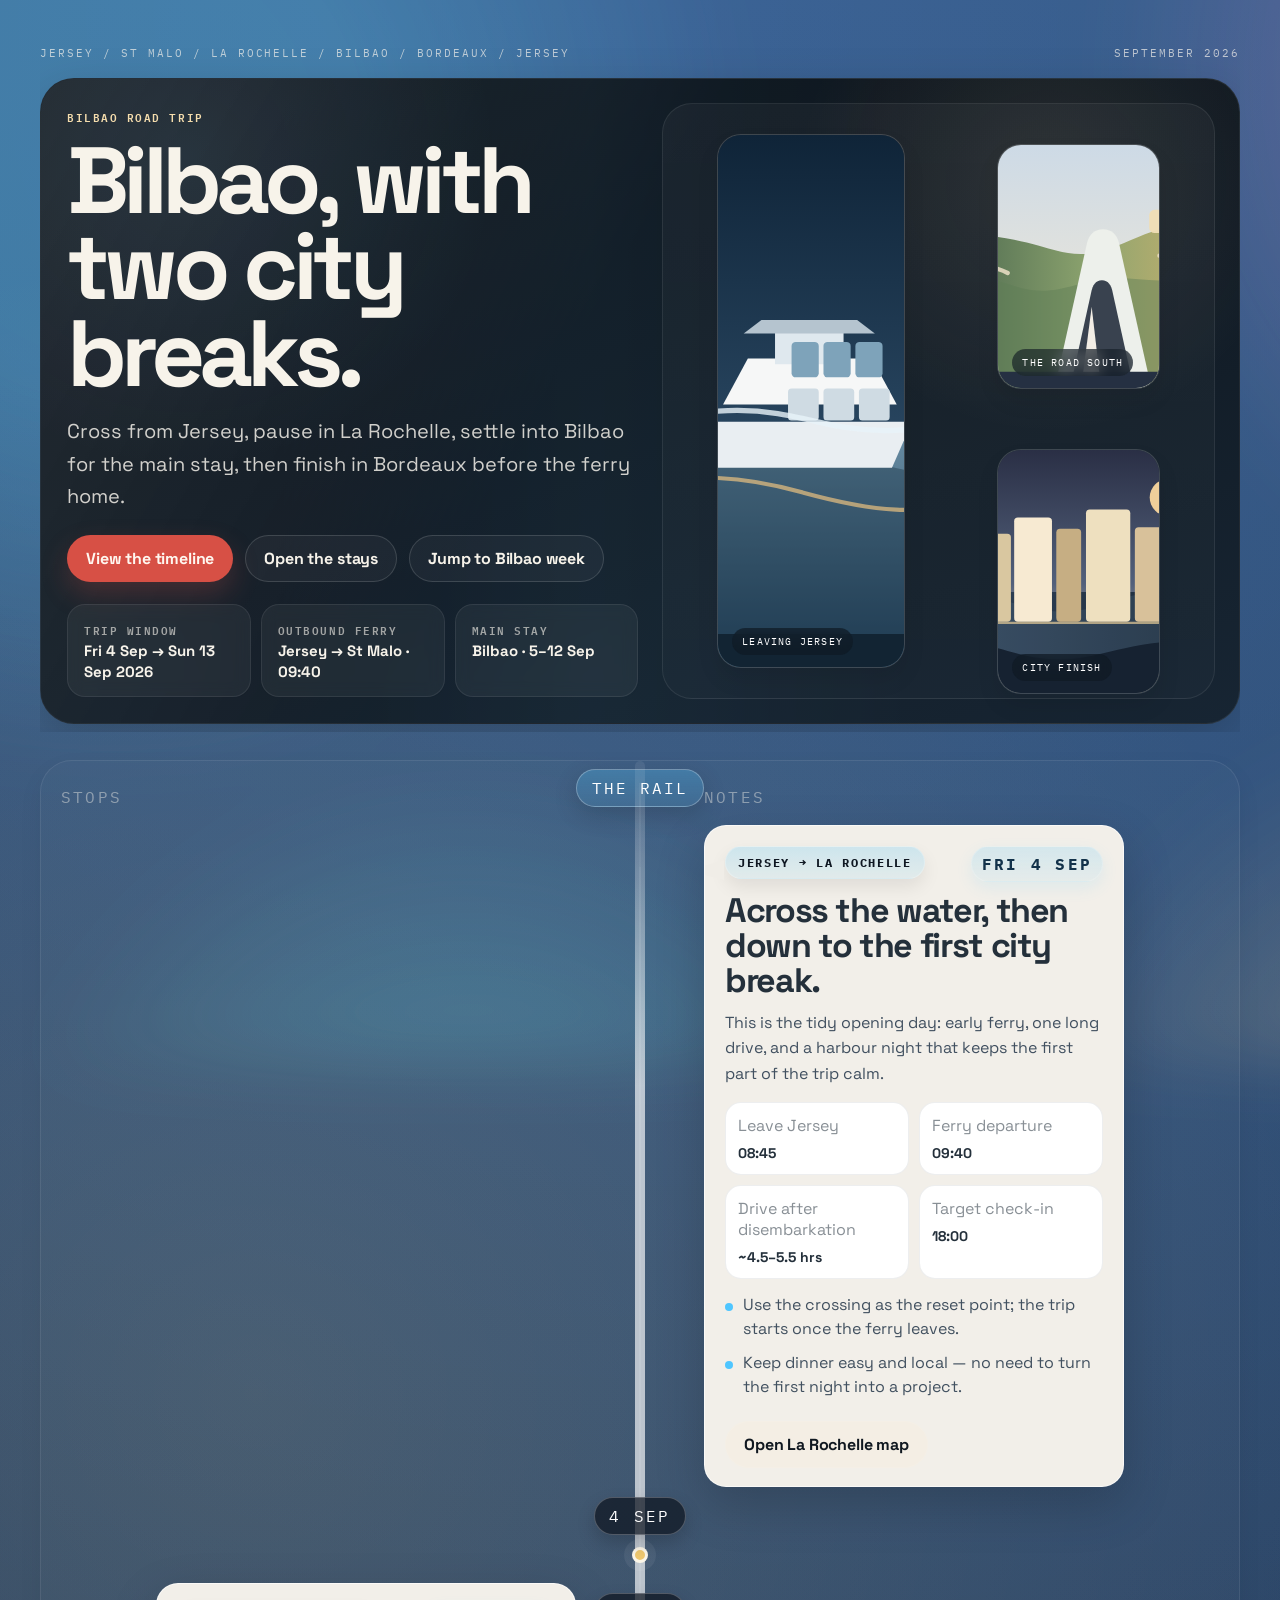
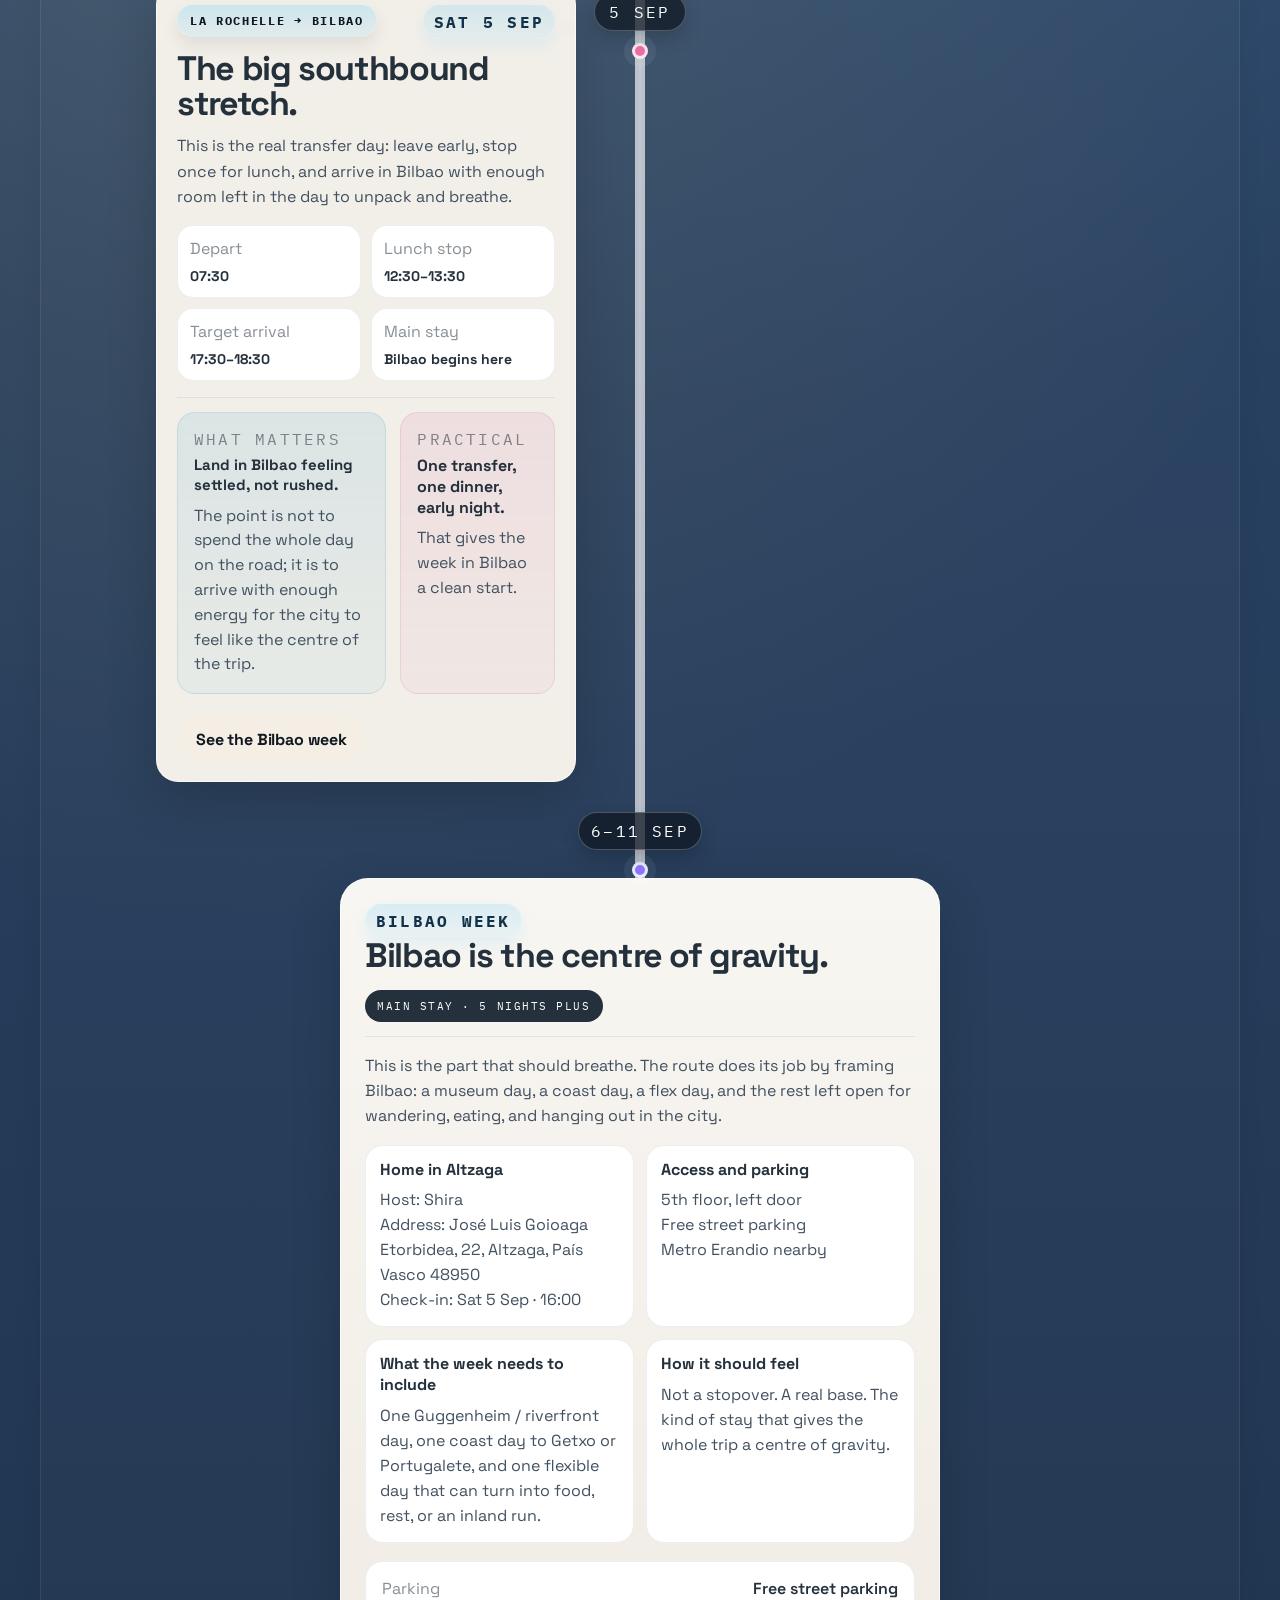
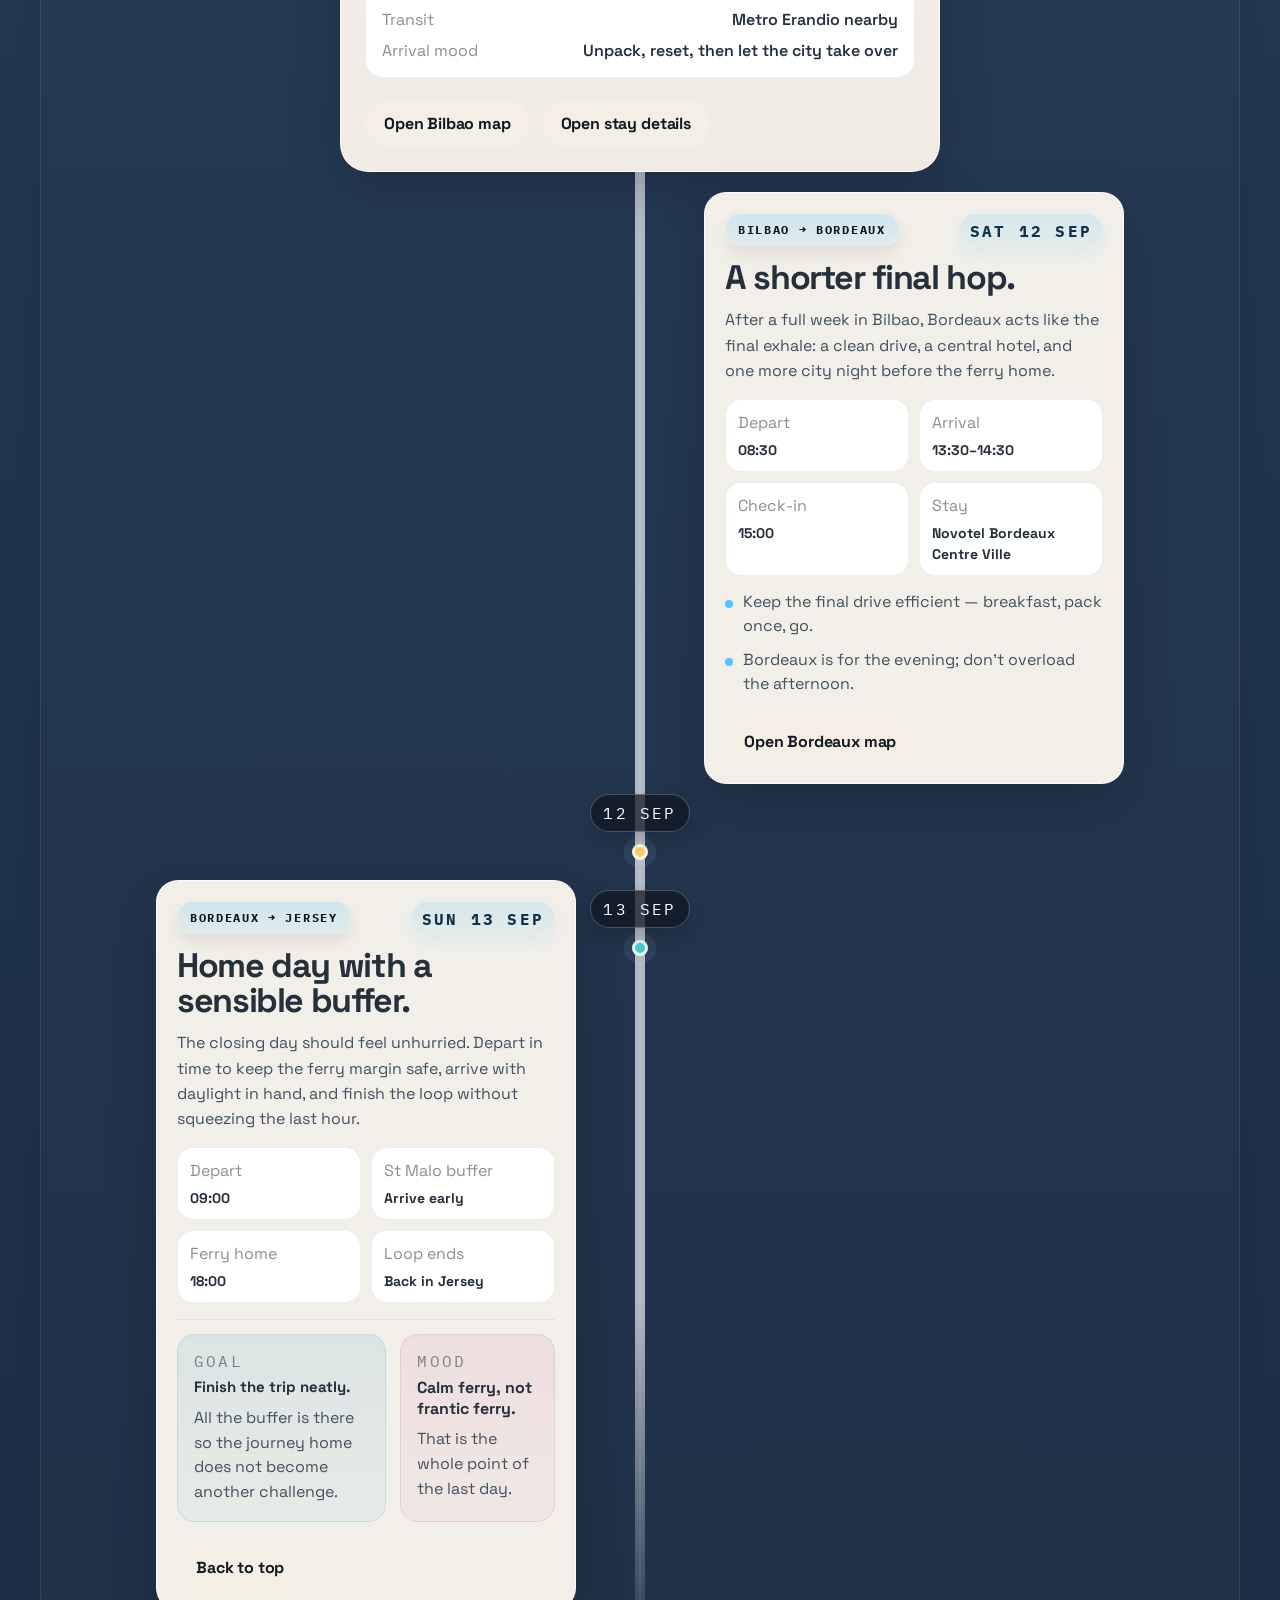
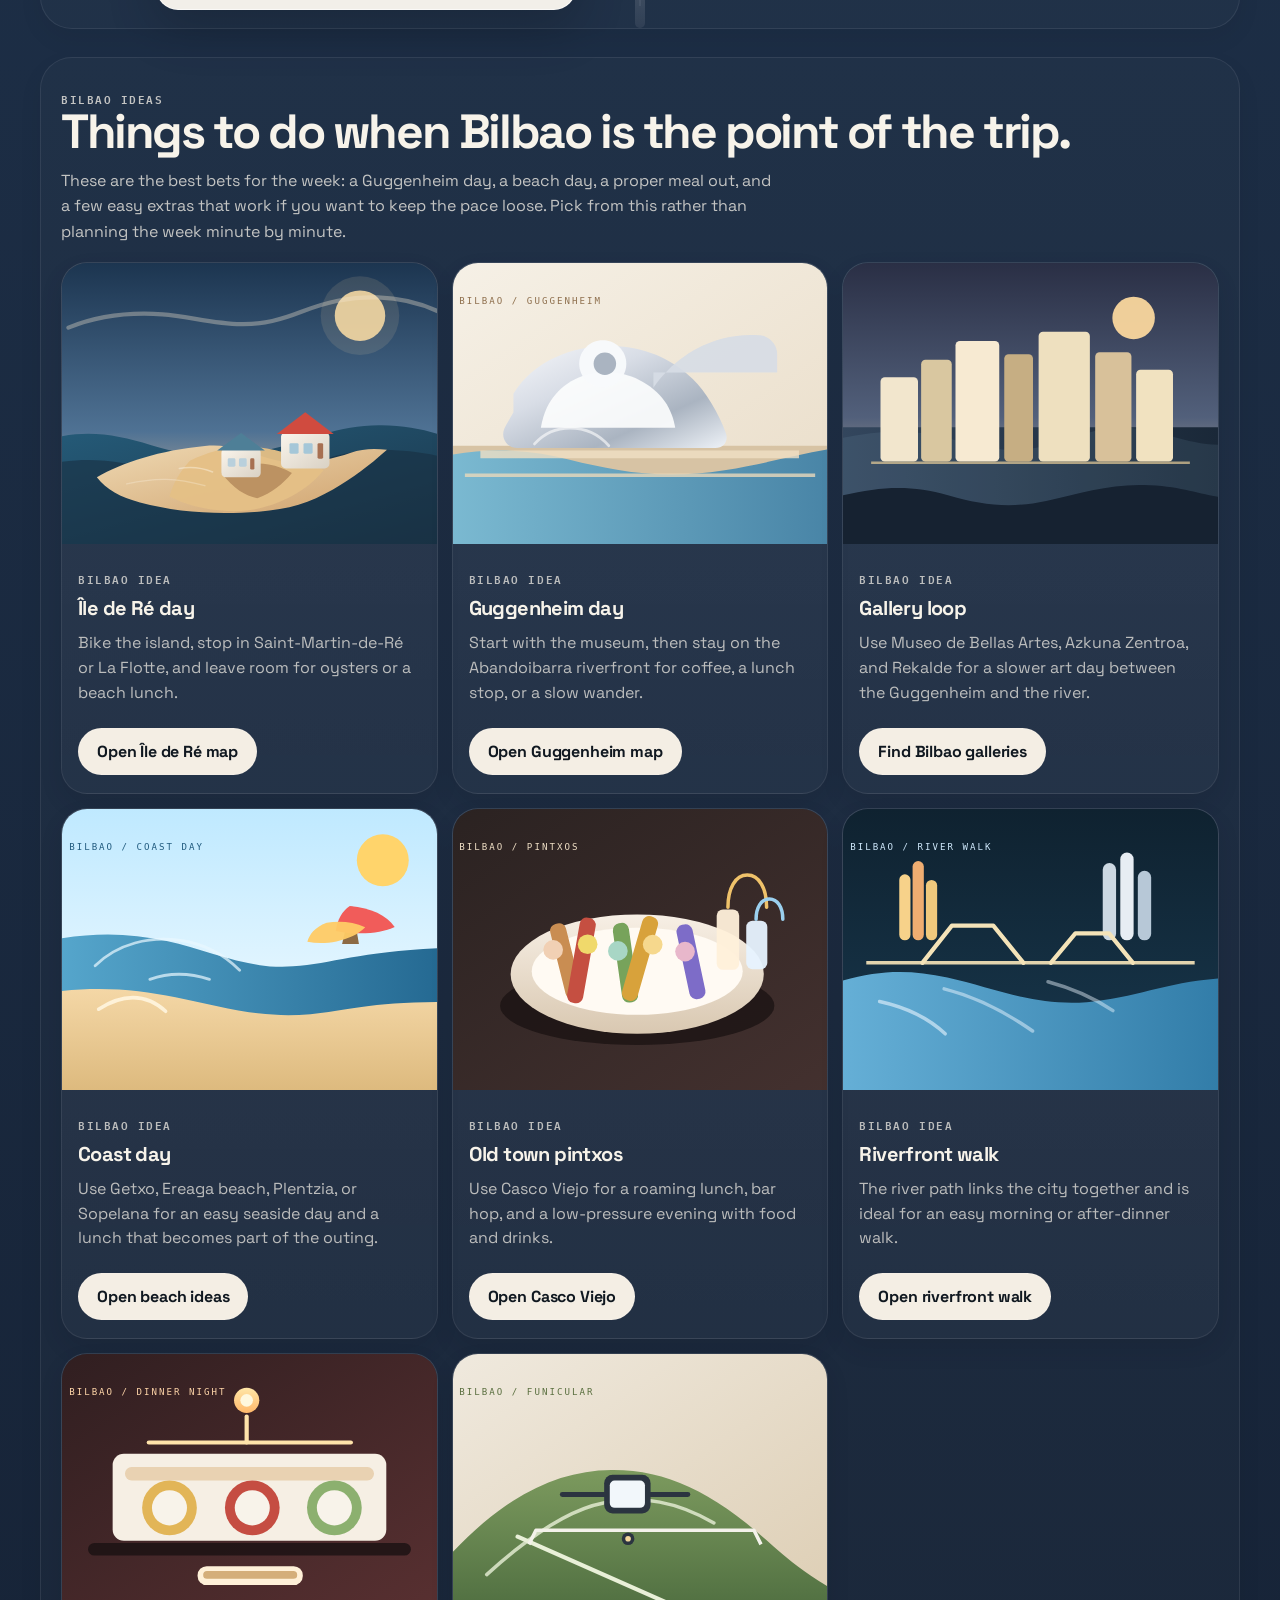
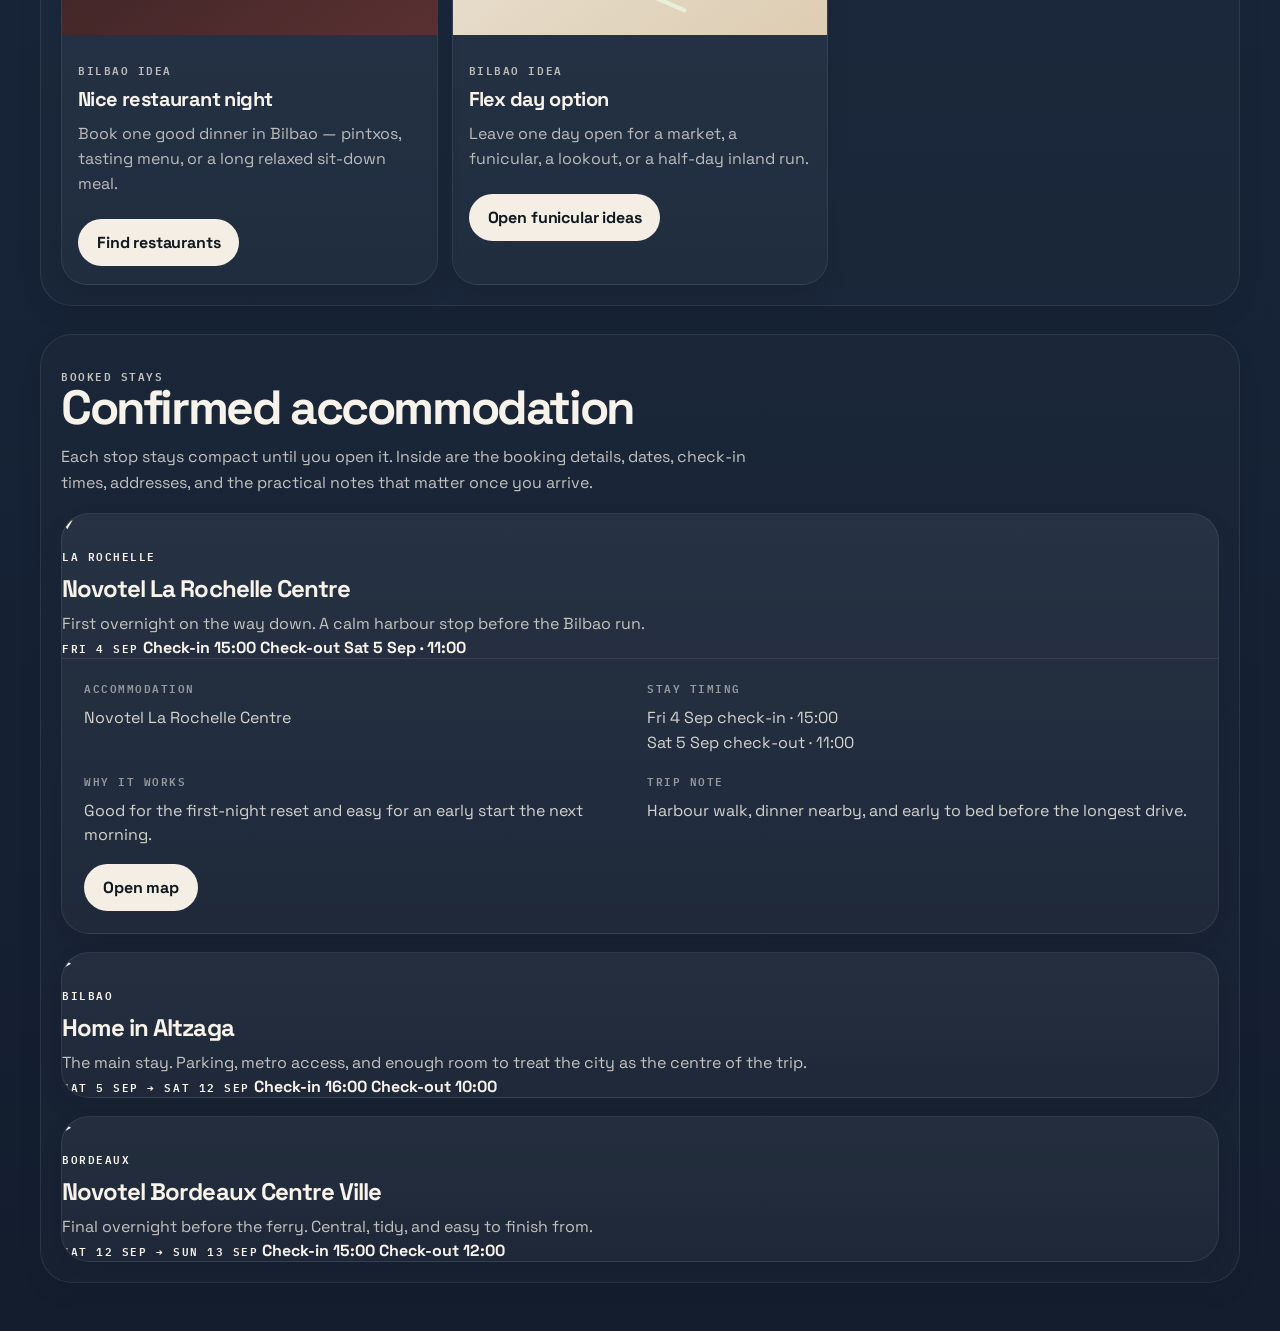
==== index.html @ 5fa34de6 "Make day-by-day badges dark" ====
<!doctype html>
<html lang="en">
<head>
  <meta charset="utf-8" />
  <meta name="viewport" content="width=device-width, initial-scale=1" />
  <title>Jersey → Bilbao Road Trip 2026</title>
  <meta name="description" content="Tom and Sam's Jersey → Bilbao road trip, laid out as a proper vertical timeline with Bilbao at the centre, two city breaks framing it, and clickable travel CTAs." />
  <link rel="preconnect" href="https://fonts.googleapis.com">
  <link rel="preconnect" href="https://fonts.gstatic.com" crossorigin>
  <link href="https://fonts.googleapis.com/css2?family=Space+Grotesk:wght@400;500;600;700&family=IBM+Plex+Mono:wght@400;500;600&display=swap" rel="stylesheet">
  <link rel="stylesheet" href="styles.css?v=11" />
</head>
<body>
  <div class="page-shell">
    <header class="hero" id="top">
      <div class="hero-topline">
        <span>JERSEY / ST MALO / LA ROCHELLE / BILBAO / BORDEAUX / JERSEY</span>
        <span>SEPTEMBER 2026</span>
      </div>

      <div class="hero-grid">
        <div class="hero-copy">
          <p class="eyebrow">Bilbao road trip</p>
          <h1>Bilbao, with two city breaks.</h1>
          <p class="lede">Cross from Jersey, pause in La Rochelle, settle into Bilbao for the main stay, then finish in Bordeaux before the ferry home.</p>

          <div class="hero-actions">
            <a class="button primary" href="#timeline">View the timeline</a>
            <a class="button" href="#bases">Open the stays</a>
            <a class="button" href="#bilbao-week">Jump to Bilbao week</a>
          </div>

          <div class="fact-row" aria-label="Trip facts">
            <div><span>Trip window</span><strong>Fri 4 Sep → Sun 13 Sep 2026</strong></div>
            <div><span>Outbound ferry</span><strong>Jersey → St Malo · 09:40</strong></div>
            <div><span>Main stay</span><strong>Bilbao · 5–12 Sep</strong></div>
          </div>
        </div>

        <aside class="hero-media" aria-label="Travel images">
          <figure class="image-frame image-large">
            <img data-photo="ferry" alt="Illustrated ferry leaving Jersey at dawn" />
            <figcaption>Leaving Jersey</figcaption>
          </figure>
          <div class="image-stack">
            <figure class="image-frame image-small first">
              <img data-photo="road" alt="Illustrated road through France toward Bilbao" />
              <figcaption>The road south</figcaption>
            </figure>
            <figure class="image-frame image-small second">
              <img data-photo="city" alt="Illustrated city waterfront at dusk" />
              <figcaption>City finish</figcaption>
            </figure>
          </div>
        </aside>
      </div>
    </header>

    <main>
      <section class="timeline-shell section" id="timeline" aria-label="Vertical travel timeline">
        <div class="timeline-head">
          <div class="guide">Stops</div>
          <div class="rail-label">The rail</div>
          <div class="guide">Notes</div>
        </div>

        <div class="entries">
          <article class="entry right reveal">
            <div class="card-wrap">
              <div class="card">
                <div class="card-inner">
                  <div class="card-topline">
                    <div class="card-chip">Fri 4 Sep</div>
                    <div class="date-pill">Jersey → La Rochelle</div>
                  </div>
                  <h2>Across the water, then down to the first city break.</h2>
                  <p class="summary">This is the tidy opening day: early ferry, one long drive, and a harbour night that keeps the first part of the trip calm.</p>
                  <div class="facts">
                    <div class="fact"><span>Leave Jersey</span><strong>08:45</strong></div>
                    <div class="fact"><span>Ferry departure</span><strong>09:40</strong></div>
                    <div class="fact"><span>Drive after disembarkation</span><strong>~4.5–5.5 hrs</strong></div>
                    <div class="fact"><span>Target check-in</span><strong>18:00</strong></div>
                  </div>
                  <ul class="bullets">
                    <li>Use the crossing as the reset point; the trip starts once the ferry leaves.</li>
                    <li>Keep dinner easy and local — no need to turn the first night into a project.</li>
                  </ul>
                  <div class="action-row">
                    <a class="button light" href="https://www.google.com/maps/search/?api=1&query=Novotel+La+Rochelle+Centre" target="_blank" rel="noreferrer">Open La Rochelle map</a>
                  </div>
                </div>
              </div>
            </div>
            <div class="timeline-node"><div class="node-date">4 Sep</div><div class="node-dot alt-5"></div></div>
          </article>

          <article class="entry left reveal">
            <div class="card-wrap">
              <div class="card">
                <div class="card-inner">
                  <div class="card-topline">
                    <div class="card-chip">Sat 5 Sep</div>
                    <div class="date-pill">La Rochelle → Bilbao</div>
                  </div>
                  <h2>The big southbound stretch.</h2>
                  <p class="summary">This is the real transfer day: leave early, stop once for lunch, and arrive in Bilbao with enough room left in the day to unpack and breathe.</p>
                  <div class="facts">
                    <div class="fact"><span>Depart</span><strong>07:30</strong></div>
                    <div class="fact"><span>Lunch stop</span><strong>12:30–13:30</strong></div>
                    <div class="fact"><span>Target arrival</span><strong>17:30–18:30</strong></div>
                    <div class="fact"><span>Main stay</span><strong>Bilbao begins here</strong></div>
                  </div>
                  <div class="card-emphasis">
                    <div class="callout">
                      <span class="note-label">What matters</span>
                      <strong>Land in Bilbao feeling settled, not rushed.</strong>
                      <p>The point is not to spend the whole day on the road; it is to arrive with enough energy for the city to feel like the centre of the trip.</p>
                    </div>
                    <div class="mini">
                      <span class="note-label">Practical</span>
                      <strong>One transfer, one dinner, early night.</strong>
                      <p>That gives the week in Bilbao a clean start.</p>
                    </div>
                  </div>
                  <div class="action-row">
                    <a class="button light" href="#bilbao-week">See the Bilbao week</a>
                  </div>
                </div>
              </div>
            </div>
            <div class="timeline-node"><div class="node-date">5 Sep</div><div class="node-dot alt-1"></div></div>
          </article>

          <article class="entry center reveal" id="bilbao-week">
            <div class="timeline-node"><div class="node-date">6–11 Sep</div><div class="node-dot alt-3"></div></div>
            <div class="card-wrap">
              <div class="card center-card">
                <div class="card-inner">
                  <div class="center-hero">
                    <div>
                      <div class="card-chip">Bilbao week</div>
                      <h2>Bilbao is the centre of gravity.</h2>
                    </div>
                    <div class="center-badge">Main stay · 5 nights plus</div>
                  </div>
                  <p class="summary" style="max-width:68ch;margin-bottom:16px;">This is the part that should breathe. The route does its job by framing Bilbao: a museum day, a coast day, a flex day, and the rest left open for wandering, eating, and hanging out in the city.</p>
                  <div class="center-columns">
                    <div class="center-box">
                      <h3>Home in Altzaga</h3>
                      <p>Host: Shira<br>Address: José Luis Goioaga Etorbidea, 22, Altzaga, País Vasco 48950<br>Check-in: Sat 5 Sep · 16:00</p>
                    </div>
                    <div class="center-box">
                      <h3>Access and parking</h3>
                      <p>5th floor, left door<br>Free street parking<br>Metro Erandio nearby</p>
                    </div>
                    <div class="center-box">
                      <h3>What the week needs to include</h3>
                      <p>One Guggenheim / riverfront day, one coast day to Getxo or Portugalete, and one flexible day that can turn into food, rest, or an inland run.</p>
                    </div>
                    <div class="center-box">
                      <h3>How it should feel</h3>
                      <p>Not a stopover. A real base. The kind of stay that gives the whole trip a centre of gravity.</p>
                    </div>
                  </div>
                  <div class="stack-note">
                    <div class="line"><span>Parking</span><strong>Free street parking</strong></div>
                    <div class="line"><span>Transit</span><strong>Metro Erandio nearby</strong></div>
                    <div class="line"><span>Arrival mood</span><strong>Unpack, reset, then let the city take over</strong></div>
                  </div>
                  <div class="action-row">
                    <a class="button light" href="https://www.google.com/maps/search/?api=1&query=Jose+Luis+Goioaga+Etorbidea+22+Altzaga" target="_blank" rel="noreferrer">Open Bilbao map</a>
                    <a class="button light" href="#bases">Open stay details</a>
                  </div>
                </div>
              </div>
            </div>
          </article>

          <article class="entry right reveal">
            <div class="card-wrap">
              <div class="card">
                <div class="card-inner">
                  <div class="card-topline">
                    <div class="card-chip">Sat 12 Sep</div>
                    <div class="date-pill">Bilbao → Bordeaux</div>
                  </div>
                  <h2>A shorter final hop.</h2>
                  <p class="summary">After a full week in Bilbao, Bordeaux acts like the final exhale: a clean drive, a central hotel, and one more city night before the ferry home.</p>
                  <div class="facts">
                    <div class="fact"><span>Depart</span><strong>08:30</strong></div>
                    <div class="fact"><span>Arrival</span><strong>13:30–14:30</strong></div>
                    <div class="fact"><span>Check-in</span><strong>15:00</strong></div>
                    <div class="fact"><span>Stay</span><strong>Novotel Bordeaux Centre Ville</strong></div>
                  </div>
                  <ul class="bullets">
                    <li>Keep the final drive efficient — breakfast, pack once, go.</li>
                    <li>Bordeaux is for the evening; don’t overload the afternoon.</li>
                  </ul>
                  <div class="action-row">
                    <a class="button light" href="https://www.google.com/maps/search/?api=1&query=Novotel+Bordeaux+Centre+Ville" target="_blank" rel="noreferrer">Open Bordeaux map</a>
                  </div>
                </div>
              </div>
            </div>
            <div class="timeline-node"><div class="node-date">12 Sep</div><div class="node-dot alt-2"></div></div>
          </article>

          <article class="entry left reveal">
            <div class="card-wrap">
              <div class="card">
                <div class="card-inner">
                  <div class="card-topline">
                    <div class="card-chip">Sun 13 Sep</div>
                    <div class="date-pill">Bordeaux → Jersey</div>
                  </div>
                  <h2>Home day with a sensible buffer.</h2>
                  <p class="summary">The closing day should feel unhurried. Depart in time to keep the ferry margin safe, arrive with daylight in hand, and finish the loop without squeezing the last hour.</p>
                  <div class="facts">
                    <div class="fact"><span>Depart</span><strong>09:00</strong></div>
                    <div class="fact"><span>St Malo buffer</span><strong>Arrive early</strong></div>
                    <div class="fact"><span>Ferry home</span><strong>18:00</strong></div>
                    <div class="fact"><span>Loop ends</span><strong>Back in Jersey</strong></div>
                  </div>
                  <div class="card-emphasis">
                    <div class="callout">
                      <span class="note-label">Goal</span>
                      <strong>Finish the trip neatly.</strong>
                      <p>All the buffer is there so the journey home does not become another challenge.</p>
                    </div>
                    <div class="mini">
                      <span class="note-label">Mood</span>
                      <strong>Calm ferry, not frantic ferry.</strong>
                      <p>That is the whole point of the last day.</p>
                    </div>
                  </div>
                  <div class="action-row">
                    <a class="button light" href="#top">Back to top</a>
                  </div>
                </div>
              </div>
            </div>
            <div class="timeline-node"><div class="node-date">13 Sep</div><div class="node-dot alt-4"></div></div>
          </article>
        </div>
      </section>

      <section class="section section-photos" id="activities">
        <div class="section-head section-head-wide">
          <p class="eyebrow">Bilbao ideas</p>
          <h2>Things to do when Bilbao is the point of the trip.</h2>
          <p>These are the best bets for the week: a Guggenheim day, a beach day, a proper meal out, and a few easy extras that work if you want to keep the pace loose. Pick from this rather than planning the week minute by minute.</p>
        </div>
        <div class="activity-suggest grid" id="photoGrid"></div>
      </section>

      <section class="section" id="bases">
        <div class="section-head section-head-wide">
          <p class="eyebrow">Booked stays</p>
          <h2>Confirmed accommodation</h2>
          <p>Each stop stays compact until you open it. Inside are the booking details, dates, check-in times, addresses, and the practical notes that matter once you arrive.</p>
        </div>

        <div class="base-list">
          <details class="base-card" open>
            <summary>
              <div>
                <p class="base-city">La Rochelle</p>
                <h3>Novotel La Rochelle Centre</h3>
                <p class="base-summary">First overnight on the way down. A calm harbour stop before the Bilbao run.</p>
              </div>
              <div class="summary-meta">
                <span>Fri 4 Sep</span>
                <strong>Check-in 15:00</strong>
                <strong>Check-out Sat 5 Sep · 11:00</strong>
              </div>
            </summary>
            <div class="base-body">
              <div class="base-grid">
                <div>
                  <span class="field-label">Accommodation</span>
                  <p>Novotel La Rochelle Centre</p>
                </div>
                <div>
                  <span class="field-label">Stay timing</span>
                  <p>Fri 4 Sep check-in · 15:00<br>Sat 5 Sep check-out · 11:00</p>
                </div>
                <div>
                  <span class="field-label">Why it works</span>
                  <p>Good for the first-night reset and easy for an early start the next morning.</p>
                </div>
                <div>
                  <span class="field-label">Trip note</span>
                  <p>Harbour walk, dinner nearby, and early to bed before the longest drive.</p>
                </div>
              </div>
              <div class="action-row">
                <a class="button light" href="https://www.google.com/maps/search/?api=1&query=Novotel+La+Rochelle+Centre" target="_blank" rel="noreferrer">Open map</a>
              </div>
            </div>
          </details>

          <details class="base-card">
            <summary>
              <div>
                <p class="base-city">Bilbao</p>
                <h3>Home in Altzaga</h3>
                <p class="base-summary">The main stay. Parking, metro access, and enough room to treat the city as the centre of the trip.</p>
              </div>
              <div class="summary-meta">
                <span>Sat 5 Sep → Sat 12 Sep</span>
                <strong>Check-in 16:00</strong>
                <strong>Check-out 10:00</strong>
              </div>
            </summary>
            <div class="base-body">
              <div class="base-grid">
                <div>
                  <span class="field-label">Accommodation</span>
                  <p>Home in Altzaga</p>
                </div>
                <div>
                  <span class="field-label">Host</span>
                  <p>Shira</p>
                </div>
                <div>
                  <span class="field-label">Address</span>
                  <p>José Luis Goioaga Etorbidea, 22, Altzaga, País Vasco 48950</p>
                </div>
                <div>
                  <span class="field-label">Stay timing</span>
                  <p>Sat 5 Sep check-in · 16:00<br>Sat 12 Sep check-out · 10:00</p>
                </div>
                <div>
                  <span class="field-label">Access notes</span>
                  <p>5th floor, left door</p>
                </div>
                <div>
                  <span class="field-label">Parking / transit</span>
                  <p>Free street parking · Metro Erandio nearby</p>
                </div>
              </div>
              <div class="action-row">
                <a class="button light" href="https://www.google.com/maps/search/?api=1&query=Jose+Luis+Goioaga+Etorbidea+22+Altzaga" target="_blank" rel="noreferrer">Open map</a>
                <a class="button light" href="#bilbao-week">Jump to Bilbao week</a>
              </div>
            </div>
          </details>

          <details class="base-card">
            <summary>
              <div>
                <p class="base-city">Bordeaux</p>
                <h3>Novotel Bordeaux Centre Ville</h3>
                <p class="base-summary">Final overnight before the ferry. Central, tidy, and easy to finish from.</p>
              </div>
              <div class="summary-meta">
                <span>Sat 12 Sep → Sun 13 Sep</span>
                <strong>Check-in 15:00</strong>
                <strong>Check-out 12:00</strong>
              </div>
            </summary>
            <div class="base-body">
              <div class="base-grid">
                <div>
                  <span class="field-label">Accommodation</span>
                  <p>Novotel Bordeaux Centre Ville</p>
                </div>
                <div>
                  <span class="field-label">Stay timing</span>
                  <p>Sat 12 Sep check-in · 15:00<br>Sun 13 Sep check-out · 12:00</p>
                </div>
                <div>
                  <span class="field-label">Parking</span>
                  <p>Parking 8 Mai 1945 behind the hotel</p>
                </div>
                <div>
                  <span class="field-label">Trip note</span>
                  <p>The last night of the loop. Arrive, park once, and do the rest of the evening on foot.</p>
                </div>
              </div>
              <div class="action-row">
                <a class="button light" href="https://www.google.com/maps/search/?api=1&query=Novotel+Bordeaux+Centre+Ville" target="_blank" rel="noreferrer">Open map</a>
              </div>
            </div>
          </details>
        </div>
      </section>
    </main>
  </div>

  <script src="script.js?v=10"></script>
</body>
</html>
---- styles.css ----
:root{
  --bg:#273d5f;
  --bg-2:#1d2f4a;
  --ink:#f7f3ea;
  --muted:rgba(247,243,234,.74);
  --muted-2:rgba(247,243,234,.56);
  --line:rgba(255,255,255,.14);
  --card:#f2efe9;
  --card-ink:#24303b;
  --shadow:0 18px 50px rgba(0,0,0,.18);
  --radius:22px;
  --radius-lg:28px;
  --accent:#4fc6ff;
  --accent-2:#ef6fa5;
  --accent-3:#ffd063;
  --accent-4:#8d78ff;
  --accent-5:#49d0c8;
}

*{box-sizing:border-box}
html{scroll-behavior:smooth}
body{
  margin:0;
  font-family:'Space Grotesk',system-ui,-apple-system,Segoe UI,sans-serif;
  background:
    radial-gradient(circle at 50% 0%, rgba(92,167,255,.22), transparent 26%),
    radial-gradient(circle at 20% 18%, rgba(255,208,99,.12), transparent 18%),
    linear-gradient(180deg, #325078 0%, #213651 42%, #131d2e 100%);
  color:var(--ink);
  -webkit-font-smoothing:antialiased;
  text-rendering:optimizeLegibility;
}
body::before{
  content:'';
  position:fixed;
  inset:0;
  pointer-events:none;
  background-image:linear-gradient(rgba(255,255,255,.04) 1px, transparent 1px), linear-gradient(90deg, rgba(255,255,255,.04) 1px, transparent 1px);
  background-size:42px 42px;
  opacity:.2;
  mask-image:linear-gradient(180deg, rgba(0,0,0,.25), transparent 80%);
}
body::after{
  content:'';
  position:fixed;
  inset:-18vh -12vw;
  pointer-events:none;
  background:
    radial-gradient(circle at 12% 18%, rgba(79,198,255,.30) 0 10%, transparent 26%),
    radial-gradient(circle at 82% 14%, rgba(239,111,165,.24) 0 10%, transparent 24%),
    radial-gradient(circle at 74% 78%, rgba(255,208,99,.20) 0 10%, transparent 22%),
    radial-gradient(circle at 28% 82%, rgba(73,208,200,.22) 0 10%, transparent 22%);
  background-size:140% 140%;
  filter:blur(30px) saturate(1.25);
  opacity:.82;
  mix-blend-mode:screen;
  animation:aurora-flow 16s linear infinite, aurora-float 14s ease-in-out infinite alternate;
}
@keyframes aurora-flow{
  0%{background-position:0% 0%,100% 0%,100% 100%,0% 100%}
  50%{background-position:100% 18%,0% 84%,18% 0%,82% 100%}
  100%{background-position:0% 0%,100% 0%,100% 100%,0% 100%}
}
@keyframes aurora-float{
  0%{transform:translate3d(-2%, -1%, 0) scale(1)}
  50%{transform:translate3d(2%, 1.5%, 0) scale(1.08)}
  100%{transform:translate3d(-1%, 2%, 0) scale(1.12)}
}
@keyframes hero-sheen{
  0%{background-position:0% 50%,0 0; transform:translate3d(-.5%,0,0)}
  50%{background-position:100% 50%,0 0; transform:translate3d(.5%,0,0)}
  100%{background-position:0% 50%,0 0; transform:translate3d(-.5%,0,0)}
}
@keyframes drift-glow{
  0%{transform:translate3d(-1.2%, -1%, 0) scale(1)}
  50%{transform:translate3d(1.5%, .8%, 0) scale(1.06)}
  100%{transform:translate3d(-.4%, 1.4%, 0) scale(1.1)}
}
a{color:inherit}
img{max-width:100%;display:block}

.page-shell{
  width:min(1200px, calc(100vw - 32px));
  margin:0 auto;
  padding:28px 0 48px;
  position:relative;
  z-index:1;
}

.hero{
  position:relative;
  overflow:hidden;
  padding:18px 0 8px;
}
.hero-grid{
  position:relative;
  isolation:isolate;
  display:grid;
  grid-template-columns:minmax(0,1.02fr) minmax(320px,.98fr);
  gap:22px;
  align-items:start;
  background:
    radial-gradient(circle at 84% 16%, rgba(245,221,173,.10), transparent 22%),
    radial-gradient(circle at 12% 12%, rgba(109,164,200,.12), transparent 26%),
    linear-gradient(160deg, #0b1118 0%, #101922 45%, #172533 100%);
  border-radius:34px;
  padding:24px;
  border:1px solid rgba(255,255,255,.08);
  box-shadow:var(--shadow);
  overflow:hidden;
}
.hero-grid::before,
.hero-grid::after{
  content:'';
  position:absolute;
  inset:-12%;
  pointer-events:none;
  z-index:0;
}
.hero-grid::before{
  background:
    radial-gradient(circle at 12% 18%, rgba(79,198,255,.38), transparent 0 17%),
    radial-gradient(circle at 78% 16%, rgba(255,208,99,.28), transparent 0 16%),
    radial-gradient(circle at 86% 74%, rgba(239,111,165,.24), transparent 0 15%),
    radial-gradient(circle at 28% 82%, rgba(73,208,200,.24), transparent 0 16%);
  filter:blur(18px) saturate(1.35);
  opacity:1;
  mix-blend-mode:screen;
  animation:drift-glow 12s ease-in-out infinite alternate;
}
.hero-grid::after{
  inset:-2px;
  border-radius:inherit;
  background:
    linear-gradient(120deg, rgba(255,255,255,.28), transparent 20%, transparent 80%, rgba(255,255,255,.22)),
    linear-gradient(90deg, transparent 0 20%, rgba(79,198,255,.14) 46%, transparent 72% 100%);
  background-size:220% 220%, 100% 100%;
  opacity:.32;
  mix-blend-mode:screen;
  animation:hero-sheen 9s linear infinite;
}
.hero-grid > *{position:relative;z-index:1}
.hero-topline{
  display:flex;
  justify-content:space-between;
  gap:12px;
  flex-wrap:wrap;
  margin-bottom:18px;
  font-family:'IBM Plex Mono',ui-monospace,monospace;
  font-size:11px;
  letter-spacing:.18em;
  text-transform:uppercase;
  color:rgba(250,246,239,.68);
}
.hero-copy{padding:4px 2px 2px;position:relative;z-index:1}
.eyebrow,.panel-label,.base-city,.field-label,.route-stage span,.route-stage p,.drive-topline span,.fact-row span,.summary-meta span,.photo-card .label,.kicker,.meta,.node-date,.card-chip,.note-label,.rail-label,.timeline-head .guide{
  font-family:'IBM Plex Mono', ui-monospace, monospace;
  text-transform:uppercase;
  letter-spacing:.14em;
}
.eyebrow{
  margin:0 0 12px;
  color:#f5ddad;
  font-size:11px;
  font-weight:600;
}
.hero h1{
  margin:0;
  max-width:10ch;
  font-size:clamp(52px, 7.8vw, 94px);
  line-height:.92;
  letter-spacing:-.06em;
  font-weight:700;
}
.lede{
  margin:18px 0 0;
  max-width:58ch;
  color:rgba(250,246,239,.82);
  font-size:clamp(17px,1.6vw,20px);
  line-height:1.62;
}
.hero-actions,.action-row{
  display:flex;
  flex-wrap:wrap;
  gap:12px;
  margin-top:22px;
}
.button{
  min-height:46px;
  display:inline-flex;
  align-items:center;
  justify-content:center;
  padding:12px 18px;
  border-radius:999px;
  border:1px solid rgba(255,255,255,.14);
  text-decoration:none;
  font-weight:700;
  letter-spacing:-.01em;
  transition:transform .18s ease, background .18s ease, border-color .18s ease, color .18s ease, box-shadow .18s ease;
  background:rgba(255,255,255,.04);
  color:#f7f3ea;
}
.button:hover{transform:translateY(-1px);background:rgba(255,255,255,.08);border-color:rgba(255,255,255,.24)}
.button.primary{
  background:#d75045;
  color:#fff7f0;
  border-color:transparent;
  box-shadow:0 12px 28px rgba(215,80,69,.24);
}
.button.primary:hover{background:#e15d52}
.button.light{
  background:#f4eee4;
  color:#101820;
  border-color:rgba(255,255,255,.08);
}
.button.light:hover{background:#fff6e8;border-color:rgba(255,255,255,.14)}

.fact-row{
  margin-top:22px;
  display:grid;
  grid-template-columns:repeat(3,minmax(0,1fr));
  gap:10px;
}
.fact-row div,
.hero-media,
.image-frame,
.drive-card,
.drive-note,
.base-card,
.photo-card,
.section{
  background:rgba(255,255,255,.03);
}
.fact-row div{
  background:rgba(255,255,255,.05);
  border:1px solid rgba(255,255,255,.08);
  border-radius:18px;
  padding:14px 16px;
  backdrop-filter:blur(8px);
}
.fact-row span,
.drive-topline span,
.base-city,
.field-label,
.panel-label,
.summary-meta span,
.photo-card .label{font-size:11px;font-weight:600}
.fact-row span{color:rgba(250,246,239,.6);margin-bottom:6px}
.fact-row strong{display:block;font-size:15px;line-height:1.42}

.hero-media{
  border-radius:30px;
  padding:14px;
  border:1px solid rgba(255,255,255,.08);
  background:linear-gradient(180deg, rgba(255,255,255,.04), rgba(255,255,255,.02));
  display:grid;
  grid-template-columns:1.05fr .95fr;
  gap:12px;
  min-height:100%;
}
.image-frame{
  position:relative;
  overflow:hidden;
  border-radius:24px;
  border:1px solid rgba(255,255,255,.12);
  box-shadow:0 12px 22px rgba(0,0,0,.08);
  background:rgba(255,255,255,.05);
}
.image-frame img{width:100%;height:100%;object-fit:cover}
.image-frame figcaption{
  position:absolute;
  left:14px;
  bottom:12px;
  padding:7px 10px;
  border-radius:999px;
  background:rgba(16,25,34,.62);
  color:#fff;
  font-family:'IBM Plex Mono', ui-monospace, monospace;
  font-size:10px;
  letter-spacing:.12em;
  text-transform:uppercase;
  backdrop-filter:blur(8px);
}
.image-large{min-height:420px}
.image-stack{display:grid;gap:12px}
.image-small{min-height:204px}
.image-small.first{transform:translateY(10px)}
.image-small.second{transform:translateY(26px)}

.section{
  margin-top:28px;
  padding:20px;
  border:1px solid rgba(255,255,255,.08);
  border-radius:32px;
  background:rgba(255,255,255,.02);
  box-shadow:0 10px 24px rgba(0,0,0,.06);
}

.timeline-shell{
  position:relative;
  padding:8px 20px 18px;
}
.timeline-shell::before{
  content:'';
  position:absolute;
  left:50%;
  top:0;
  bottom:0;
  width:10px;
  transform:translateX(-50%);
  border-radius:999px;
  background:linear-gradient(180deg, rgba(255,255,255,.08), rgba(255,255,255,.72) 8%, rgba(255,255,255,.72) 92%, rgba(255,255,255,.08));
  opacity:.9;
}
.timeline-shell::after{
  content:'';
  position:absolute;
  left:50%;
  top:22px;
  bottom:22px;
  width:1px;
  transform:translateX(-50%);
  background:rgba(255,255,255,.12);
}
.timeline-head{
  display:grid;
  grid-template-columns:1fr 128px 1fr;
  align-items:end;
  margin-bottom:18px;
  min-height:32px;
}
.timeline-head .rail-label{
  text-align:center;
  color:#ffffff;
  background:linear-gradient(180deg, rgba(79,198,255,.28), rgba(79,198,255,.12));
  border:1px solid rgba(255,255,255,.28);
  border-radius:999px;
  padding:8px 14px;
  letter-spacing:.12em;
  box-shadow:0 8px 24px rgba(0,0,0,.16);
}
.timeline-head .guide{color:rgba(247,243,234,.44)}
.entries{display:flex;flex-direction:column;gap:20px}
.entry{
  display:grid;
  grid-template-columns:minmax(0,1fr) 128px minmax(0,1fr);
  align-items:start;
  position:relative;
  min-height:158px;
}
.entry::after{
  content:'';
  position:absolute;
  left:50%;
  top:42px;
  bottom:-42px;
  width:1px;
  transform:translateX(-50%);
  background:rgba(255,255,255,.08);
  z-index:0;
}
.entry:last-child::after{display:none}
.entry.right .card-wrap{grid-column:3}
.entry.left .card-wrap{grid-column:1}
.entry.center .card-wrap{grid-column:1 / span 3}
.entry.center::after{top:20px;bottom:-24px}
.timeline-node{
  grid-column:2;
  justify-self:center;
  position:relative;
  z-index:2;
  padding-top:10px;
  text-align:center;
}
.node-date{
  display:inline-flex;
  align-items:center;
  justify-content:center;
  padding:8px 12px;
  border-radius:999px;
  color:#ffffff;
  background:rgba(14,22,33,.72);
  border:1px solid rgba(255,255,255,.24);
  box-shadow:0 8px 18px rgba(0,0,0,.18);
  margin-bottom:12px;
  min-width:92px;
}
.node-dot{
  margin:0 auto;
  width:16px;
  height:16px;
  border-radius:999px;
  border:3px solid rgba(255,255,255,.84);
  background:var(--accent);
  box-shadow:0 0 0 8px rgba(255,255,255,.06);
}
.node-dot.alt-1{background:var(--accent-2)}
.node-dot.alt-2{background:var(--accent-3)}
.node-dot.alt-3{background:var(--accent-4)}
.node-dot.alt-4{background:var(--accent-5)}
.node-dot.alt-5{background:#efc86f}
.card-wrap{
  position:relative;
  z-index:1;
  display:flex;
}
.entry.right .card-wrap{justify-content:flex-start;padding-right:42px}
.entry.left .card-wrap{justify-content:flex-end;padding-left:42px}
.entry.center .card-wrap{justify-content:center;padding:0}
.card{
  width:min(100%, 420px);
  position:relative;
  background:var(--card);
  color:var(--card-ink);
  border-radius:var(--radius);
  box-shadow:var(--shadow);
  border:1px solid rgba(255,255,255,.65);
  overflow:hidden;
}
.card::before{
  content:'';
  position:absolute;
  top:34px;
  width:36px;
  height:20px;
  background:inherit;
  filter:brightness(.99);
}
.entry.left .card::before{right:-17px;clip-path:polygon(0 0,100% 50%,0 100%)}
.entry.right .card::before{left:-17px;clip-path:polygon(100% 0,0 50%,100% 100%)}
.entry.center .card::before{display:none}
.card-inner{padding:20px 20px 18px}
.card-topline{
  display:flex;
  justify-content:space-between;
  align-items:flex-start;
  gap:12px;
  margin-bottom:12px;
  flex-wrap:wrap;
}
.card-chip{
  display:inline-flex;
  align-items:center;
  justify-content:center;
  padding:7px 10px;
  min-width:72px;
  border-radius:18px;
  background:linear-gradient(180deg, rgba(79,198,255,.18), rgba(79,198,255,.08));
  border:1px solid rgba(255,255,255,.18);
  color:#13324a;
  font-weight:800;
  box-shadow:0 6px 16px rgba(79,198,255,.12);
}
.date-stack{
  display:grid;
  grid-template-rows:auto auto auto;
  place-items:center;
  gap:2px;
  line-height:1;
  text-transform:uppercase;
}
.date-dow,.date-mon{
  font-family:'IBM Plex Mono',ui-monospace,monospace;
  font-size:10px;
  font-weight:800;
  letter-spacing:.18em;
  color:rgba(19,50,74,.68);
}
.date-day{
  font-size:18px;
  line-height:1;
  font-weight:800;
  letter-spacing:-.05em;
  color:#0f1722;
}
.date-pill{
  padding:8px 12px;
  border-radius:999px;
  background:linear-gradient(180deg, rgba(79,198,255,.22), rgba(79,198,255,.10));
  border:1px solid rgba(255,255,255,.22);
  color:#0f1722;
  font-family:'IBM Plex Mono',ui-monospace,monospace;
  font-size:12px;
  font-weight:800;
  letter-spacing:.14em;
  text-transform:uppercase;
  box-shadow:0 8px 18px rgba(0,0,0,.08);
  order:-1;
  margin-right:auto;
}
.node-date .date-stack{
  padding:8px 10px 7px;
  border-radius:18px;
  background:rgba(14,22,33,.72);
  border:1px solid rgba(255,255,255,.24);
  box-shadow:0 8px 18px rgba(0,0,0,.18);
  min-width:92px;
}
.node-date .date-dow,.node-date .date-mon{color:rgba(255,255,255,.68)}
.node-date .date-day{color:#fff}
.card h2,.center-hero h2{
  margin:0;
  font-size:clamp(24px,3vw,34px);
  line-height:1.02;
  letter-spacing:-.04em;
}
.card .summary{margin:12px 0 0;line-height:1.58;font-size:16px;color:#415060}
.facts{
  margin-top:16px;
  display:grid;
  grid-template-columns:repeat(2,minmax(0,1fr));
  gap:10px;
}
.facts .fact{
  padding:12px 12px 11px;
  border-radius:16px;
  background:#ffffff;
  border:1px solid rgba(36,48,59,.08);
}
.fact span,.note-label{display:block;color:rgba(36,48,59,.54);margin-bottom:6px}
.fact strong{font-size:14px;line-height:1.35}
.bullets{
  margin:14px 0 0;
  padding:0;
  list-style:none;
  display:grid;
  gap:10px;
}
.bullets li{
  position:relative;
  padding-left:18px;
  color:#425160;
  line-height:1.5;
}
.bullets li::before{
  content:'';
  position:absolute;
  left:0;
  top:.6em;
  width:8px;
  height:8px;
  border-radius:999px;
  background:var(--accent);
}
.card-emphasis{
  border-top:1px solid rgba(36,48,59,.08);
  margin-top:16px;
  padding-top:14px;
  display:grid;
  grid-template-columns:1.15fr .85fr;
  gap:14px;
}
.callout{
  padding:16px;
  border-radius:18px;
  background:linear-gradient(180deg, rgba(69,163,201,.13), rgba(69,163,201,.06));
  border:1px solid rgba(69,163,201,.18);
}
.callout strong{display:block;font-size:15px;line-height:1.35;margin-top:4px}
.callout p{margin:8px 0 0;line-height:1.55;color:#425160}
.mini{
  padding:16px;
  border-radius:18px;
  background:linear-gradient(180deg, rgba(208,92,147,.11), rgba(208,92,147,.05));
  border:1px solid rgba(208,92,147,.16);
}
.mini p{margin:8px 0 0;line-height:1.55;color:#425160}
.stack-note{
  margin-top:18px;
  border-radius:18px;
  background:#ffffff;
  border:1px solid rgba(36,48,59,.08);
  padding:16px;
  display:grid;
  gap:10px;
}
.stack-note .line{display:flex;justify-content:space-between;gap:14px;flex-wrap:wrap}
.stack-note .line span{color:rgba(36,48,59,.54)}
.stack-note .line strong{font-weight:600}
.center-card{
  width:min(100%, 600px);
  margin-inline:auto;
  background:linear-gradient(180deg, #f8f6f2, #f0ebe3);
  border-radius:28px;
  box-shadow:var(--shadow);
  border:1px solid rgba(255,255,255,.72);
}
.center-card .card-inner{padding:24px}
.center-hero{
  display:flex;
  align-items:center;
  justify-content:space-between;
  gap:16px;
  flex-wrap:wrap;
  padding-bottom:14px;
  border-bottom:1px solid rgba(36,48,59,.08);
  margin-bottom:16px;
}
.center-badge{
  padding:9px 12px;
  border-radius:999px;
  background:#24303b;
  color:#fff;
  font-family:'IBM Plex Mono',ui-monospace,monospace;
  font-size:11px;
  letter-spacing:.14em;
  text-transform:uppercase;
}
.center-columns{
  display:grid;
  grid-template-columns:1fr 1fr;
  gap:12px;
}
.center-box{
  padding:14px 14px 13px;
  border-radius:18px;
  background:#ffffff;
  border:1px solid rgba(36,48,59,.08);
}
.center-box h3{margin:0;font-size:16px;line-height:1.3}
.center-box p{margin:8px 0 0;line-height:1.56;color:#425160}

.section-head{margin-bottom:18px}
.section-head h2{
  margin:0;
  font-size:clamp(28px,4vw,48px);
  line-height:1;
  letter-spacing:-.05em;
}
.section-head p{margin:12px 0 0;max-width:72ch;color:rgba(247,243,234,.76);line-height:1.6}
.section-head-wide{display:flex;flex-direction:column;align-items:flex-start}

.photo-grid,.activity-suggest,.plan-grid{
  display:grid;
  gap:14px;
}
.photo-grid,.activity-suggest{
  grid-template-columns:repeat(3,minmax(0,1fr));
}
.plan-grid{
  grid-template-columns:repeat(2,minmax(0,1fr));
}
.photo-card{
  border-radius:26px;
  overflow:hidden;
  border:1px solid rgba(255,255,255,.08);
  background:linear-gradient(180deg, rgba(255,255,255,.06), rgba(255,255,255,.03));
  box-shadow:0 10px 24px rgba(0,0,0,.08);
}
.photo-card .art{aspect-ratio:4/3;overflow:hidden}
.photo-card .art img{width:100%;height:100%;object-fit:cover}
.photo-card .caption{padding:16px 16px 18px}
.photo-card h3{margin:8px 0 0;font-size:20px;letter-spacing:-.03em}
.photo-card p{margin:10px 0 0;color:rgba(247,243,234,.72);line-height:1.55}

.plan-card{
  border-radius:26px;
  padding:18px 18px 16px;
  border:1px solid rgba(255,255,255,.08);
  background:linear-gradient(180deg, rgba(255,255,255,.07), rgba(255,255,255,.03));
  box-shadow:0 10px 24px rgba(0,0,0,.08);
}
.plan-topline{
  display:flex;
  justify-content:space-between;
  align-items:flex-start;
  gap:12px;
  flex-wrap:wrap;
  margin-bottom:12px;
}
.plan-date{
  display:inline-flex;
}
.plan-city{
  display:inline-flex;
  align-items:center;
  padding:6px 10px;
  border-radius:999px;
  background:rgba(255,255,255,.06);
  border:1px solid rgba(255,255,255,.08);
  color:rgba(247,243,234,.76);
  font-family:'IBM Plex Mono', ui-monospace, monospace;
  text-transform:uppercase;
  letter-spacing:.14em;
  font-size:11px;
  line-height:1.2;
}
.day-stack{
  display:grid;
  grid-template-rows:auto auto auto;
  place-items:center;
  gap:2px;
  line-height:1;
  text-transform:uppercase;
  min-width:72px;
  padding:8px 10px 7px;
  border-radius:18px;
  background:linear-gradient(180deg, rgba(14,24,38,.96), rgba(24,38,58,.96));
  border:1px solid rgba(255,255,255,.14);
  box-shadow:0 10px 24px rgba(0,0,0,.18);
}
.day-dow,.day-mon{
  font-family:'IBM Plex Mono', ui-monospace, monospace;
  font-size:10px;
  font-weight:800;
  letter-spacing:.18em;
  color:rgba(255,255,255,.70);
}
.day-day{
  font-size:18px;
  line-height:1;
  font-weight:800;
  letter-spacing:-.05em;
  color:#ffffff;
}
.plan-card h3{
  margin:0;
  font-size:clamp(22px, 2.8vw, 30px);
  line-height:1.05;
  letter-spacing:-.04em;
}
.plan-card p{
  margin:10px 0 0;
  color:rgba(247,243,234,.76);
  line-height:1.58;
  font-size:16px;
}
.plan-list{
  margin:14px 0 0;
  padding:0;
  list-style:none;
  display:grid;
  gap:10px;
}
.plan-list li{
  position:relative;
  padding-left:18px;
  color:rgba(247,243,234,.84);
  line-height:1.5;
}
.plan-list li::before{
  content:'';
  position:absolute;
  left:0;
  top:.6em;
  width:8px;
  height:8px;
  border-radius:999px;
  background:var(--accent);
}

.base-list{
  display:grid;
  grid-template-columns:1fr;
  gap:18px;
}
.base-card{
  border-radius:28px;
  overflow:hidden;
  border:1px solid rgba(255,255,255,.08);
  background:linear-gradient(180deg, rgba(255,255,255,.06), rgba(255,255,255,.03));
  box-shadow:0 10px 24px rgba(0,0,0,.08);
}
.base-card-head{
  padding:22px 22px 18px;
  display:grid;
  grid-template-columns:minmax(0,1fr) minmax(180px,260px);
  gap:18px 20px;
  align-items:start;
}
.base-card h3{margin:4px 0 0;font-size:24px;line-height:1.08;letter-spacing:-.04em}
.base-summary{
  margin:10px 0 0;
  max-width:none;
  width:100%;
  font-family:inherit;
  text-transform:none;
  letter-spacing:0;
  font-size:16px;
  line-height:1.55;
  color:rgba(247,243,234,.76);
}
.base-meta{
  display:flex;
  flex-direction:column;
  align-items:flex-end;
  gap:8px;
  text-align:right;
  min-width:0;
}
.base-meta span{
  color:rgba(255,255,255,.62);
  font-size:11px;
  font-family:'IBM Plex Mono', ui-monospace, monospace;
  text-transform:uppercase;
  letter-spacing:.14em;
}
.base-meta strong{font-size:13px;line-height:1.4}
.base-body{
  border-top:1px solid rgba(255,255,255,.08);
  padding:18px 22px 22px;
}
.base-card .action-row{margin-top:16px}
.plan-card.featured .action-row{
  margin-top:8px;
}
.card-extras{
  display:grid;
  gap:12px;
  grid-template-columns:1fr;
  margin-top:6px;
}
.extra-block{
  border:1px solid rgba(255,255,255,.10);
  background:rgba(255,255,255,.03);
  border-radius:18px;
  padding:14px;
  display:grid;
  grid-template-columns:118px minmax(0, 1fr);
  gap:12px;
  align-items:start;
}
.extra-label{
  margin:0;
  font-family:'IBM Plex Mono', ui-monospace, monospace;
  text-transform:uppercase;
  letter-spacing:.16em;
  font-size:10px;
  line-height:1.35;
  color:rgba(255,255,255,.62);
}
.extra-copy{
  margin:0;
  color:rgba(247,243,234,.90);
  line-height:1.55;
}
@media (max-width: 520px){
  .extra-block{grid-template-columns:1fr}
}

@media (max-width: 900px){
  .card-extras{grid-template-columns:1fr;}
}

.base-grid{
  display:grid;
  grid-template-columns:repeat(2,minmax(0,1fr));
  gap:14px;
}
.base-grid p{margin:8px 0 0;line-height:1.55;color:rgba(247,243,234,.84)}
.field-label{color:rgba(247,243,234,.54)}

.footer-note{
  margin-top:26px;
  color:rgba(247,243,234,.68);
  font-family:'IBM Plex Mono',ui-monospace,monospace;
  font-size:11px;
  letter-spacing:.16em;
  text-transform:uppercase;
  text-align:center;
}

.reveal{opacity:0;transform:translateY(18px);transition:opacity .45s ease, transform .45s ease}
.reveal.is-visible{opacity:1;transform:none}

@media (max-width: 1080px){
  .hero-grid{grid-template-columns:1fr}
  .hero-media{grid-template-columns:1fr 1fr}
  .image-large{min-height:360px}
  .image-small{min-height:180px}
  .photo-grid,.activity-suggest,.plan-grid{grid-template-columns:1fr}
}
@media (max-width: 960px){
  .timeline-shell::before,.timeline-shell::after,.entry::after{left:28px;transform:none}
  .timeline-head{grid-template-columns:56px 1fr;gap:10px}
  .timeline-head .guide{display:none}
  .timeline-head .rail-label{text-align:left;padding-left:6px}
  .entry{grid-template-columns:56px 1fr;min-height:auto}
  .timeline-node{grid-column:1;align-self:start;padding-top:18px}
  .node-date{display:none}
  .card-wrap{grid-column:2 !important;padding:0 0 0 14px !important;justify-content:flex-start !important}
  .card,.center-card{width:100%}
  .card::before{display:none}
  .facts,.card-emphasis,.center-columns,.base-grid{grid-template-columns:1fr}
  .base-list{grid-template-columns:1fr}
  .base-card-head{grid-template-columns:1fr}
  .base-meta{align-items:flex-start;text-align:left;min-width:0}
  .base-card h3{font-size:24px}
}
@media (max-width: 640px){
  .page-shell{width:min(100vw - 20px, 1200px);padding-top:18px}
  .hero-grid{padding:18px;border-radius:28px}
  h1{max-width:11ch}
  .lede{font-size:16px}
  .timeline-shell::before,.timeline-shell::after,.entry::after{left:18px}
  .timeline-shell{padding:8px 0 0}
  .entry{grid-template-columns:36px 1fr;gap:0}
  .timeline-node{padding-top:16px}
  .card-inner,.center-card .card-inner,.base-body,.base-card-head{padding:16px}
  .card-topline{margin-bottom:10px}
  .card h2{font-size:24px}
  .card .summary,.section-head p,.photo-card p,.base-grid p,.callout p,.mini p,.base-summary{font-size:15px}
  .hero-media{grid-template-columns:1fr}
  .image-large,.image-small{min-height:220px;transform:none}
  .hero-actions,.action-row{flex-direction:column;align-items:stretch}
  .hero-actions .button,.action-row .button{width:100%;justify-content:center}
}
@media (prefers-reduced-motion: reduce){
  html{scroll-behavior:auto}
  *,*::before,*::after{animation:none !important;transition:none !important}
  .reveal{opacity:1;transform:none}
}
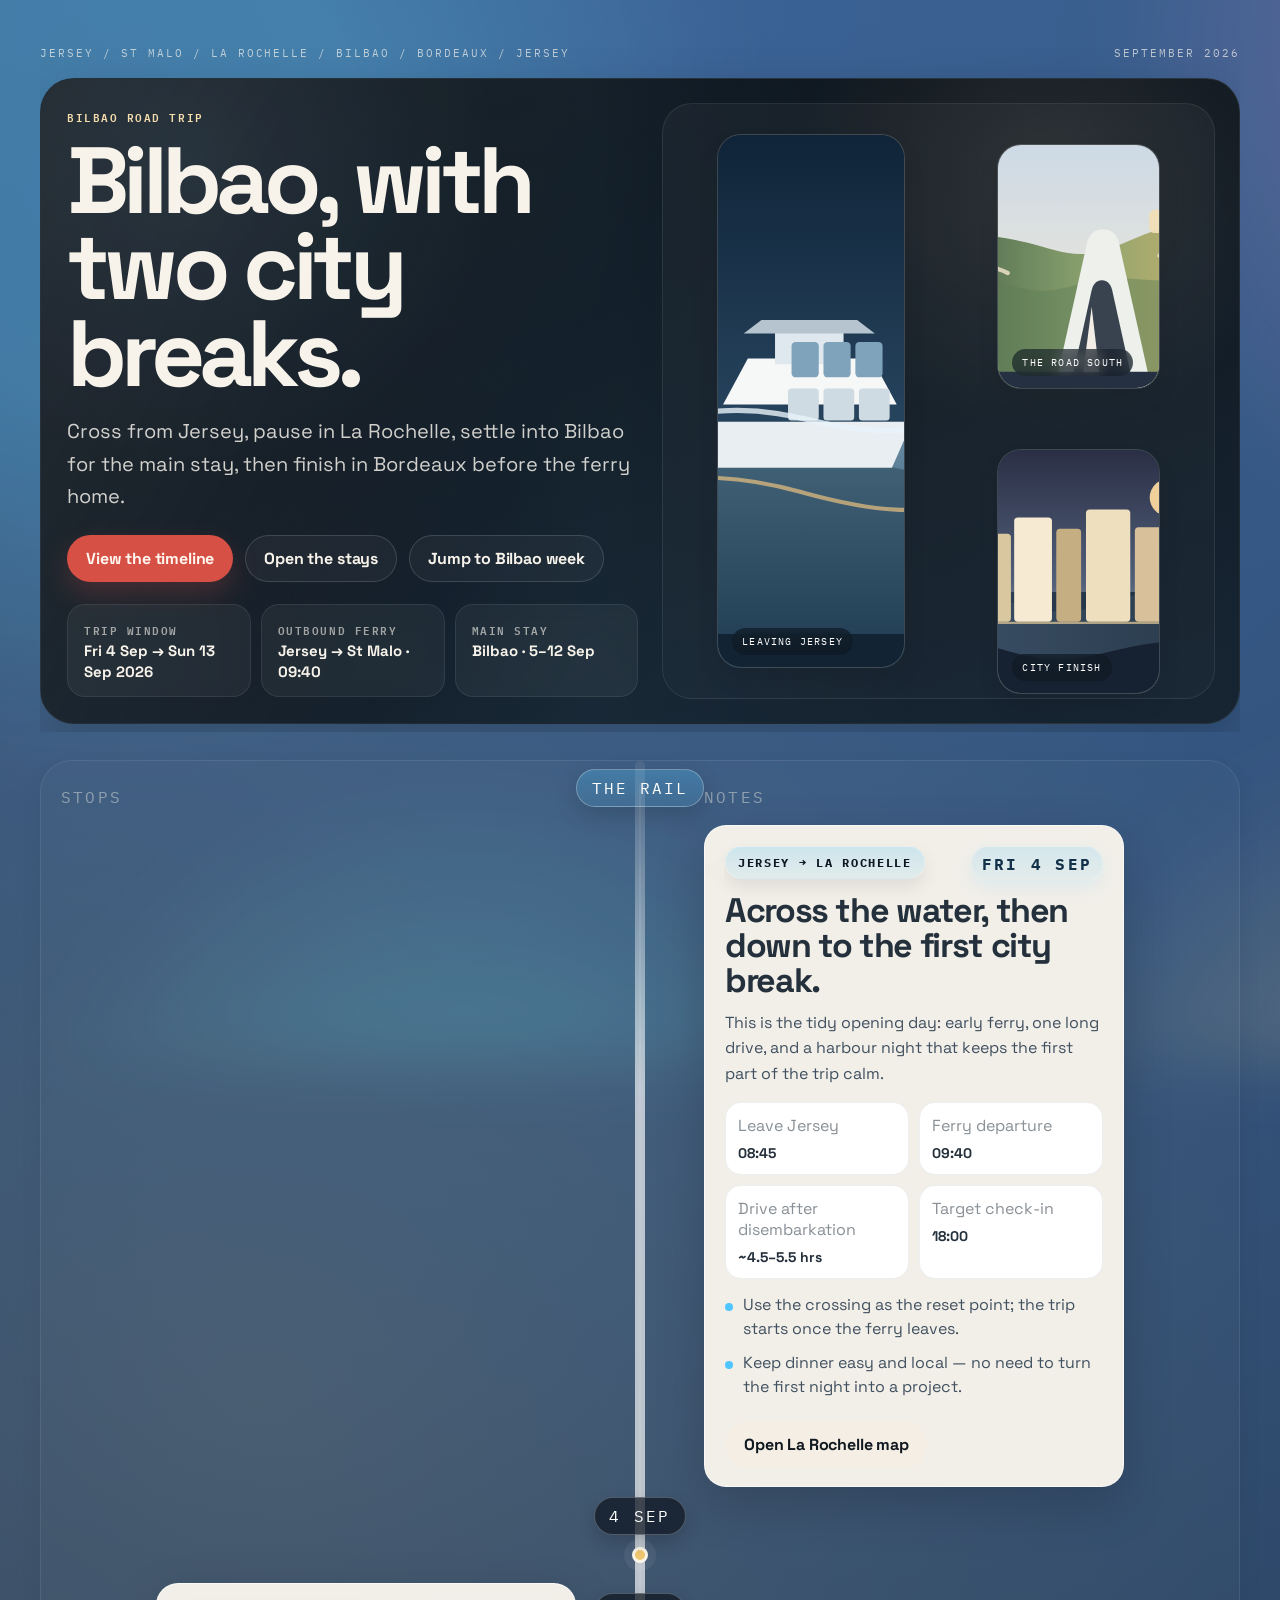
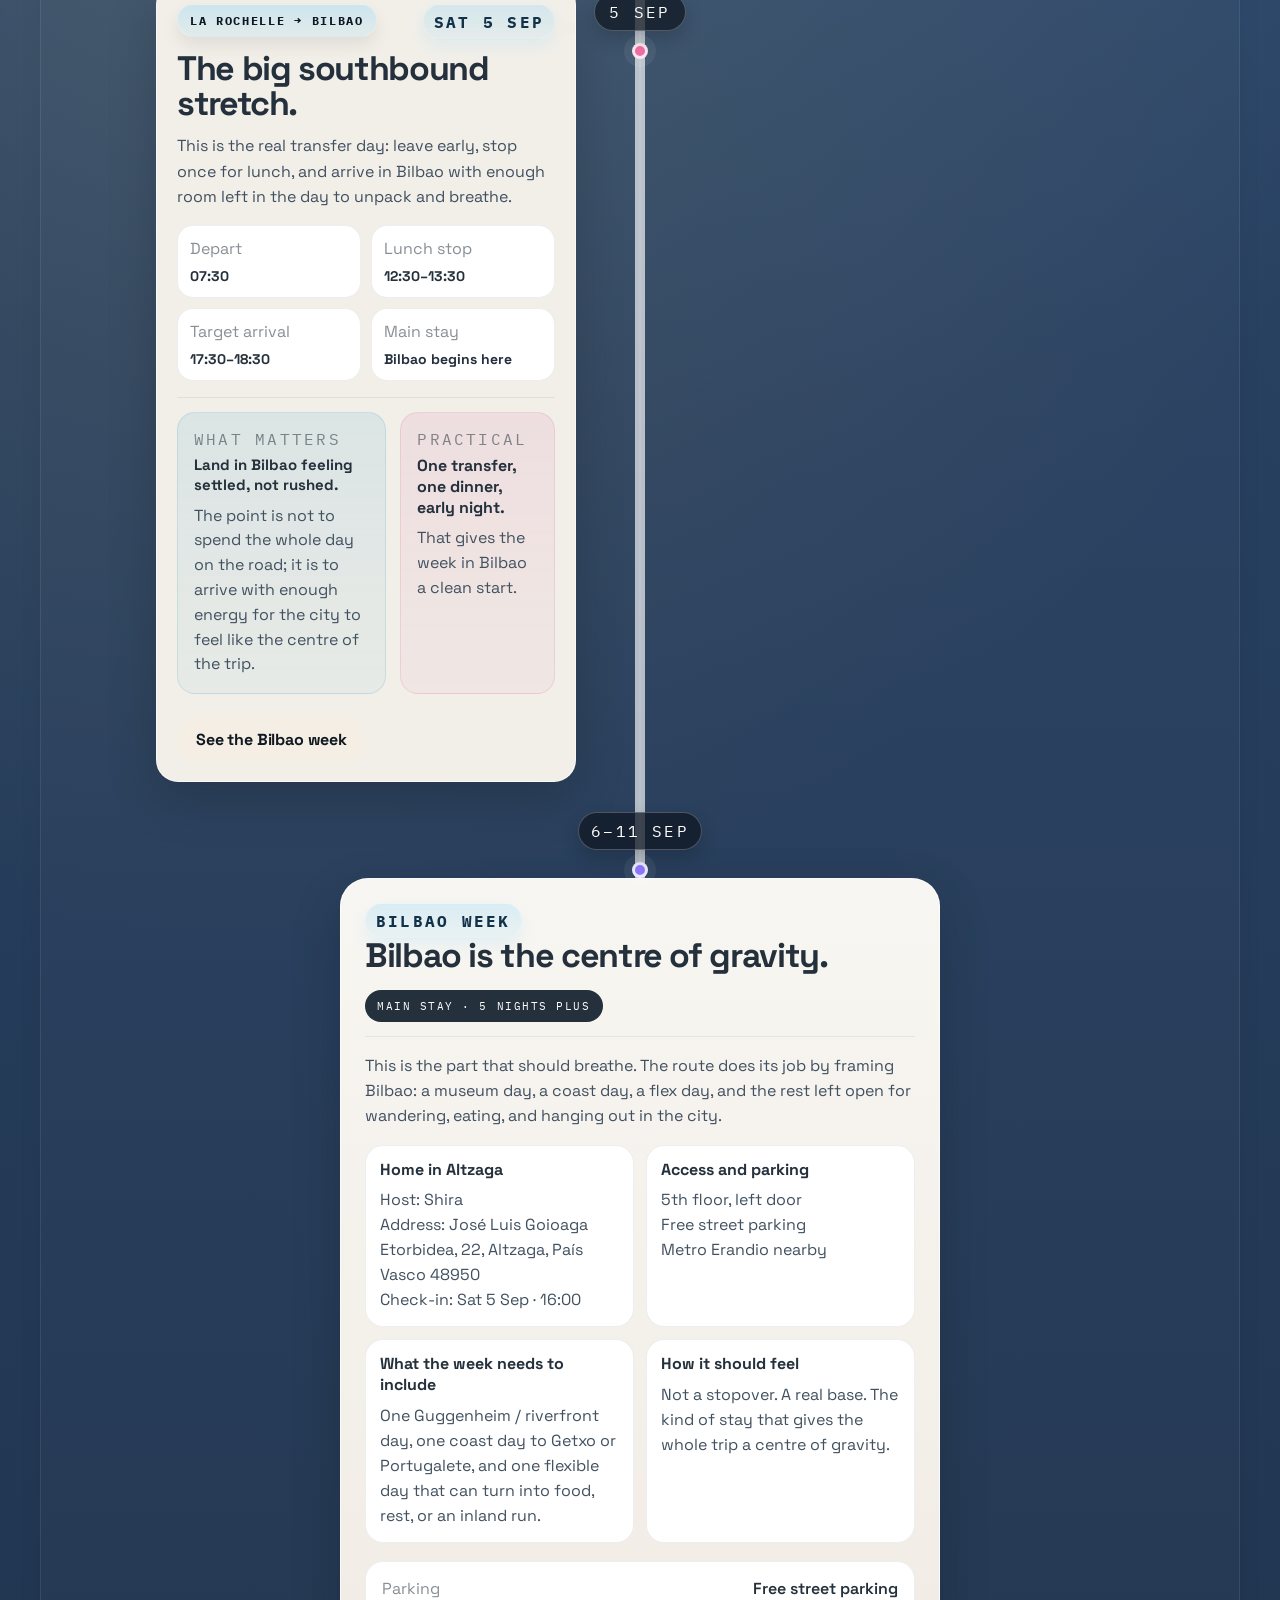
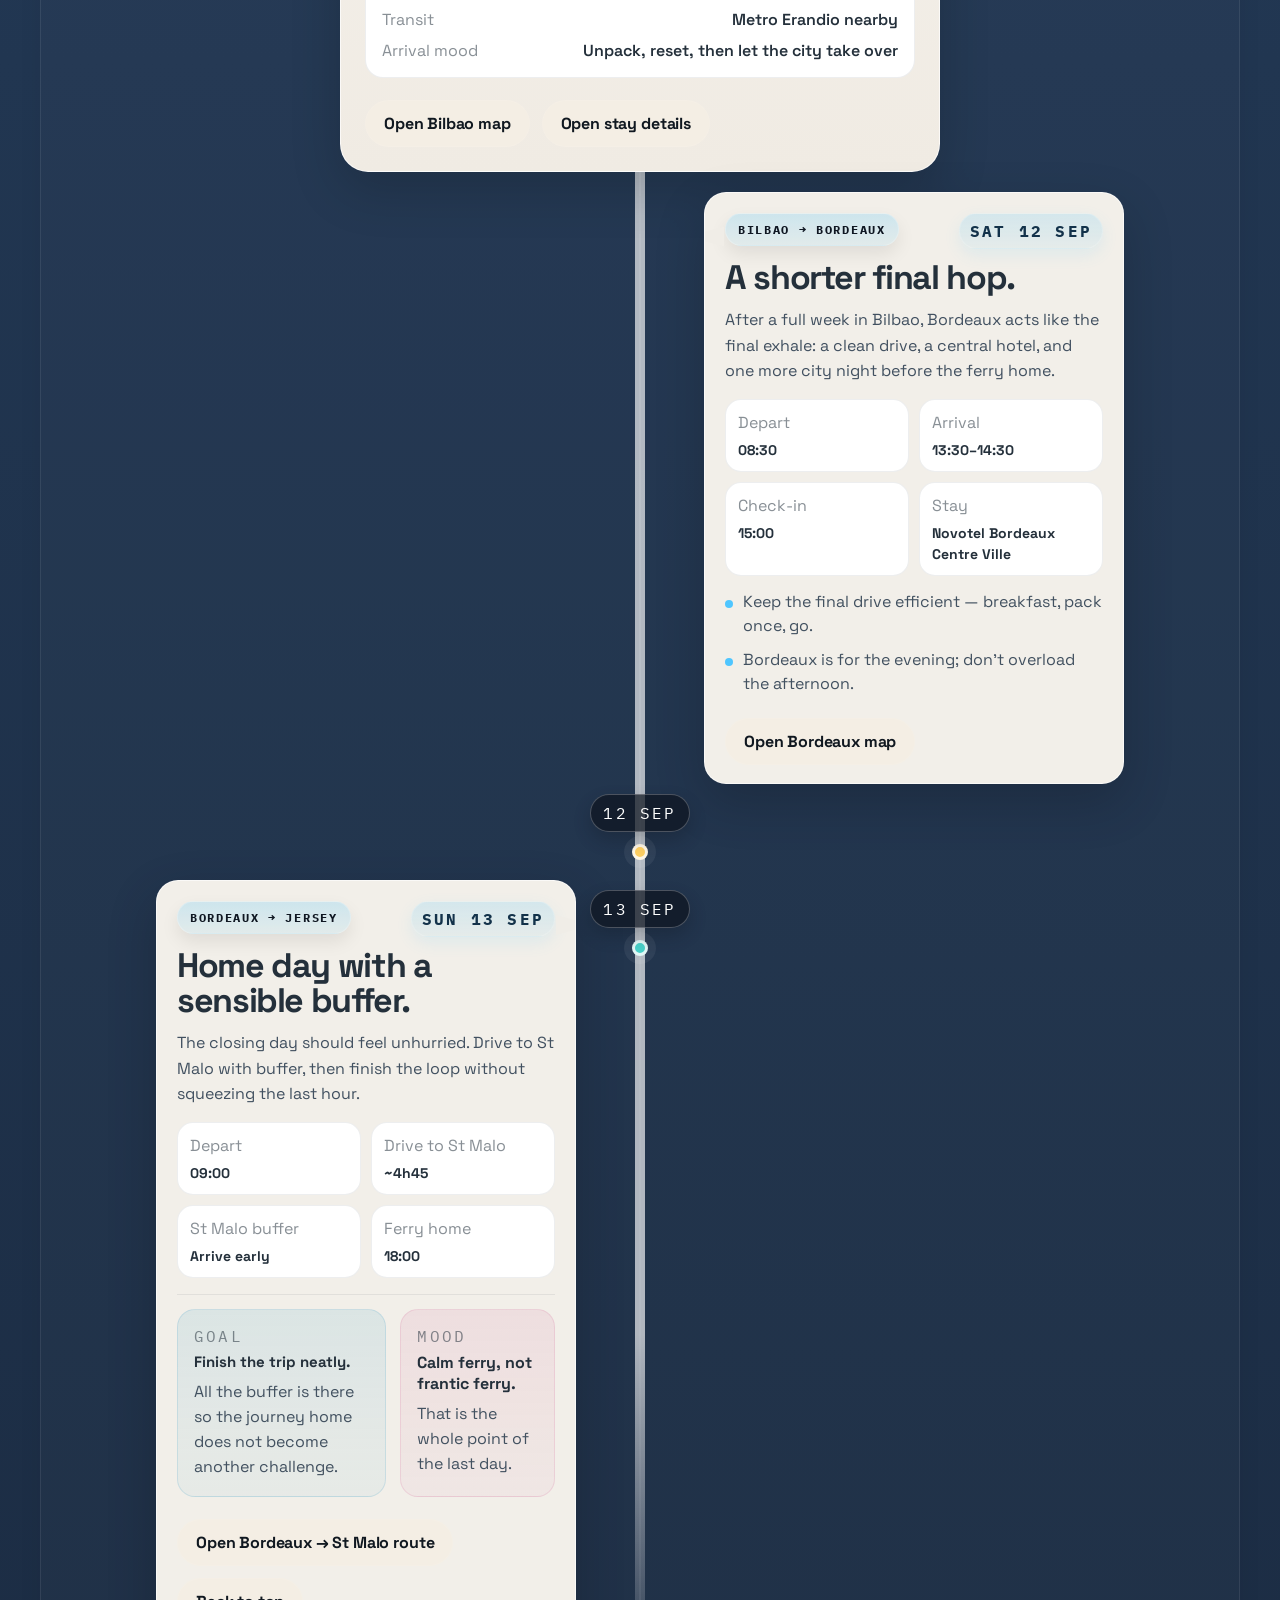
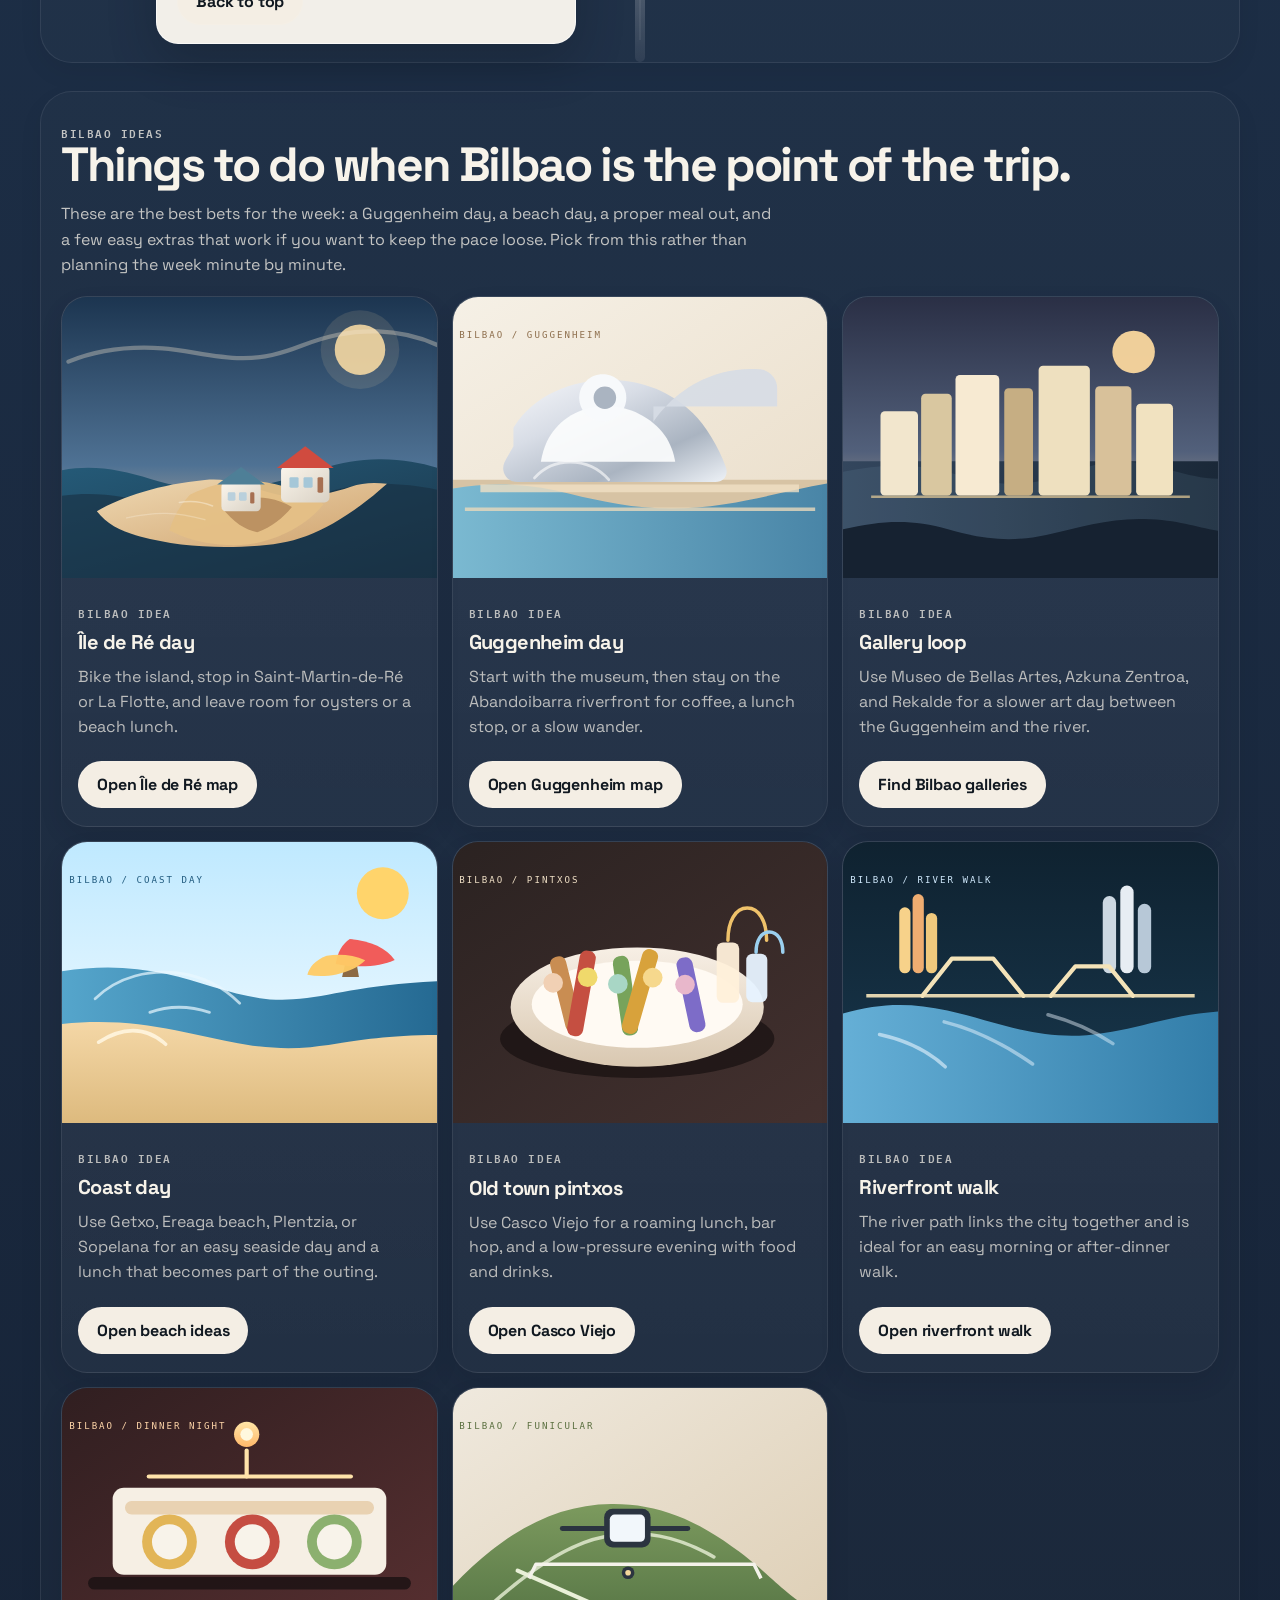
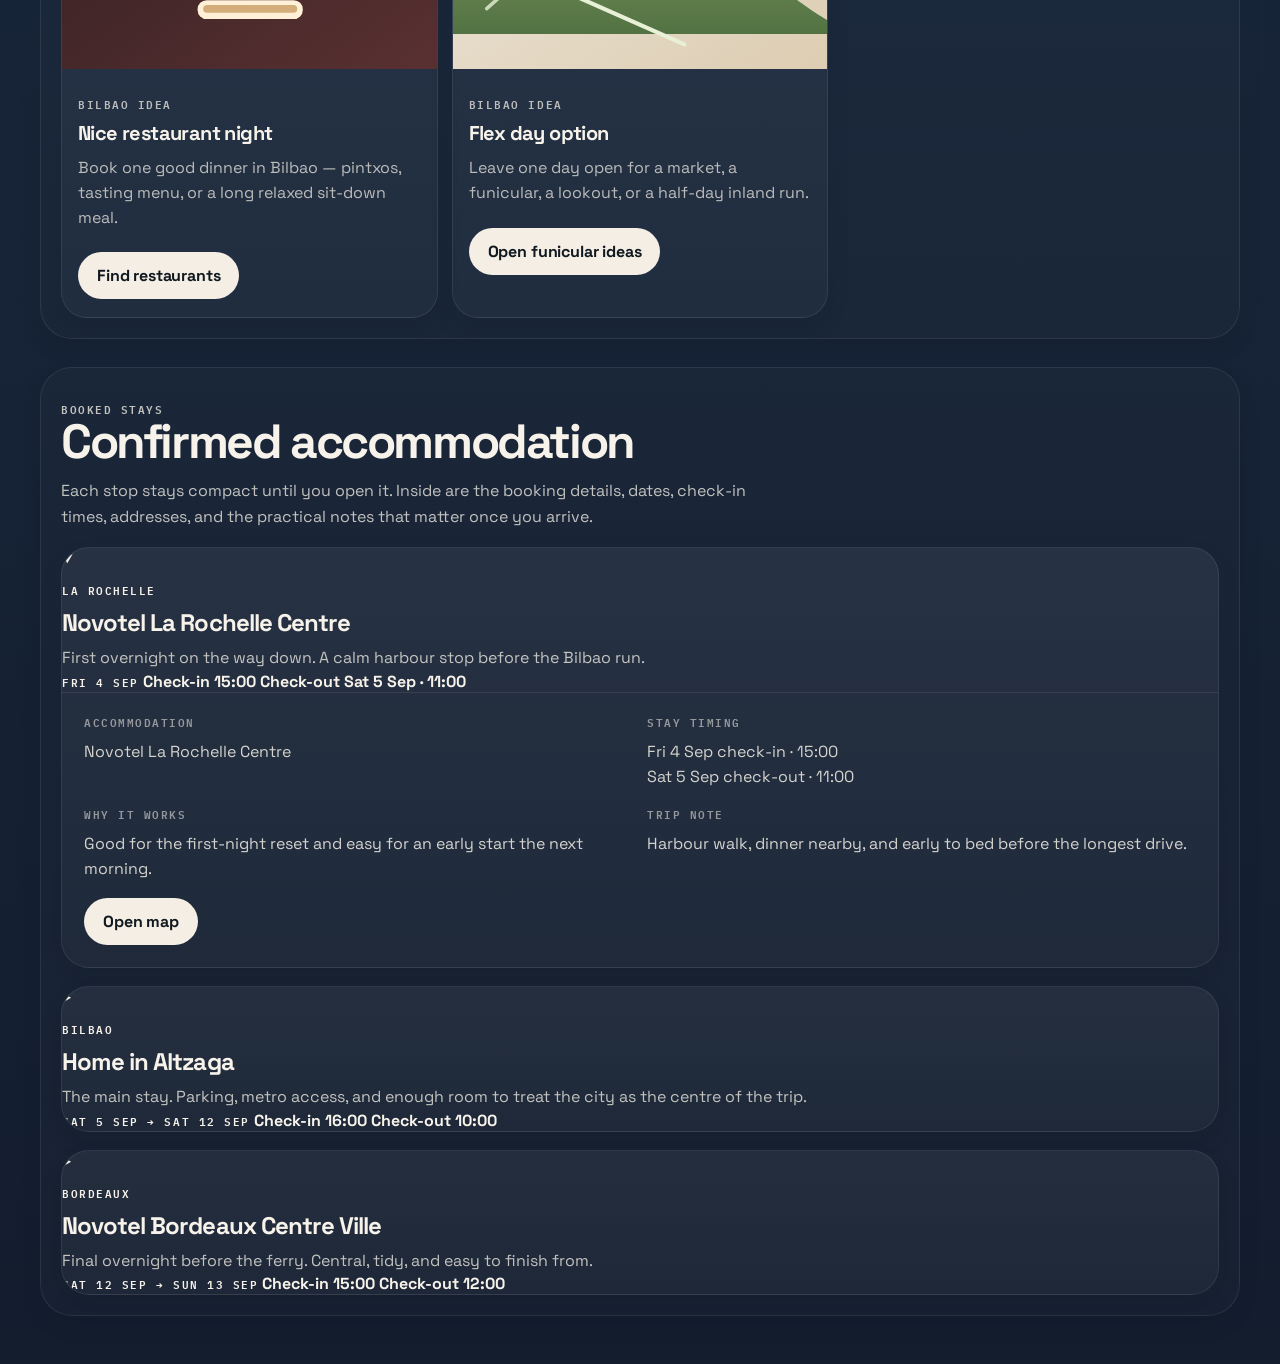
==== commit b17f313e: "Add St Malo drive timing and map links" ====
--- a/index.html
+++ b/index.html
@@ -8,7 +8,7 @@
   <link rel="preconnect" href="https://fonts.googleapis.com">
   <link rel="preconnect" href="https://fonts.gstatic.com" crossorigin>
   <link href="https://fonts.googleapis.com/css2?family=Space+Grotesk:wght@400;500;600;700&family=IBM+Plex+Mono:wght@400;500;600&display=swap" rel="stylesheet">
-  <link rel="stylesheet" href="styles.css?v=11" />
+  <link rel="stylesheet" href="styles.css?v=13" />
 </head>
 <body>
   <div class="page-shell">
@@ -214,12 +214,12 @@
                     <div class="date-pill">Bordeaux → Jersey</div>
                   </div>
                   <h2>Home day with a sensible buffer.</h2>
-                  <p class="summary">The closing day should feel unhurried. Depart in time to keep the ferry margin safe, arrive with daylight in hand, and finish the loop without squeezing the last hour.</p>
+                  <p class="summary">The closing day should feel unhurried. Drive to St Malo with buffer, then finish the loop without squeezing the last hour.</p>
                   <div class="facts">
                     <div class="fact"><span>Depart</span><strong>09:00</strong></div>
+                    <div class="fact"><span>Drive to St Malo</span><strong>~4h45</strong></div>
                     <div class="fact"><span>St Malo buffer</span><strong>Arrive early</strong></div>
                     <div class="fact"><span>Ferry home</span><strong>18:00</strong></div>
-                    <div class="fact"><span>Loop ends</span><strong>Back in Jersey</strong></div>
                   </div>
                   <div class="card-emphasis">
                     <div class="callout">
@@ -234,6 +234,7 @@
                     </div>
                   </div>
                   <div class="action-row">
+                    <a class="button light" href="https://www.google.com/maps/dir/?api=1&origin=Novotel+Bordeaux+Centre+Ville&destination=Gare+Maritime+du+Naye+Saint-Malo&travelmode=driving" target="_blank" rel="noreferrer">Open Bordeaux → St Malo route</a>
                     <a class="button light" href="#top">Back to top</a>
                   </div>
                 </div>
--- a/styles.css
+++ b/styles.css
@@ -638,7 +638,10 @@
   grid-template-columns:repeat(3,minmax(0,1fr));
 }
 .plan-grid{
-  grid-template-columns:repeat(2,minmax(0,1fr));
+  grid-template-columns:minmax(0,1fr);
+  gap:22px;
+  max-width:940px;
+  margin:0 auto;
 }
 .photo-card{
   border-radius:26px;
@@ -655,7 +658,7 @@
 
 .plan-card{
   border-radius:26px;
-  padding:18px 18px 16px;
+  padding:22px 22px 20px;
   border:1px solid rgba(255,255,255,.08);
   background:linear-gradient(180deg, rgba(255,255,255,.07), rgba(255,255,255,.03));
   box-shadow:0 10px 24px rgba(0,0,0,.08);
@@ -715,7 +718,7 @@
 }
 .plan-card h3{
   margin:0;
-  font-size:clamp(22px, 2.8vw, 30px);
+  font-size:clamp(24px, 3vw, 32px);
   line-height:1.05;
   letter-spacing:-.04em;
 }
@@ -730,7 +733,7 @@
   padding:0;
   list-style:none;
   display:grid;
-  gap:10px;
+  gap:12px;
 }
 .plan-list li{
   position:relative;
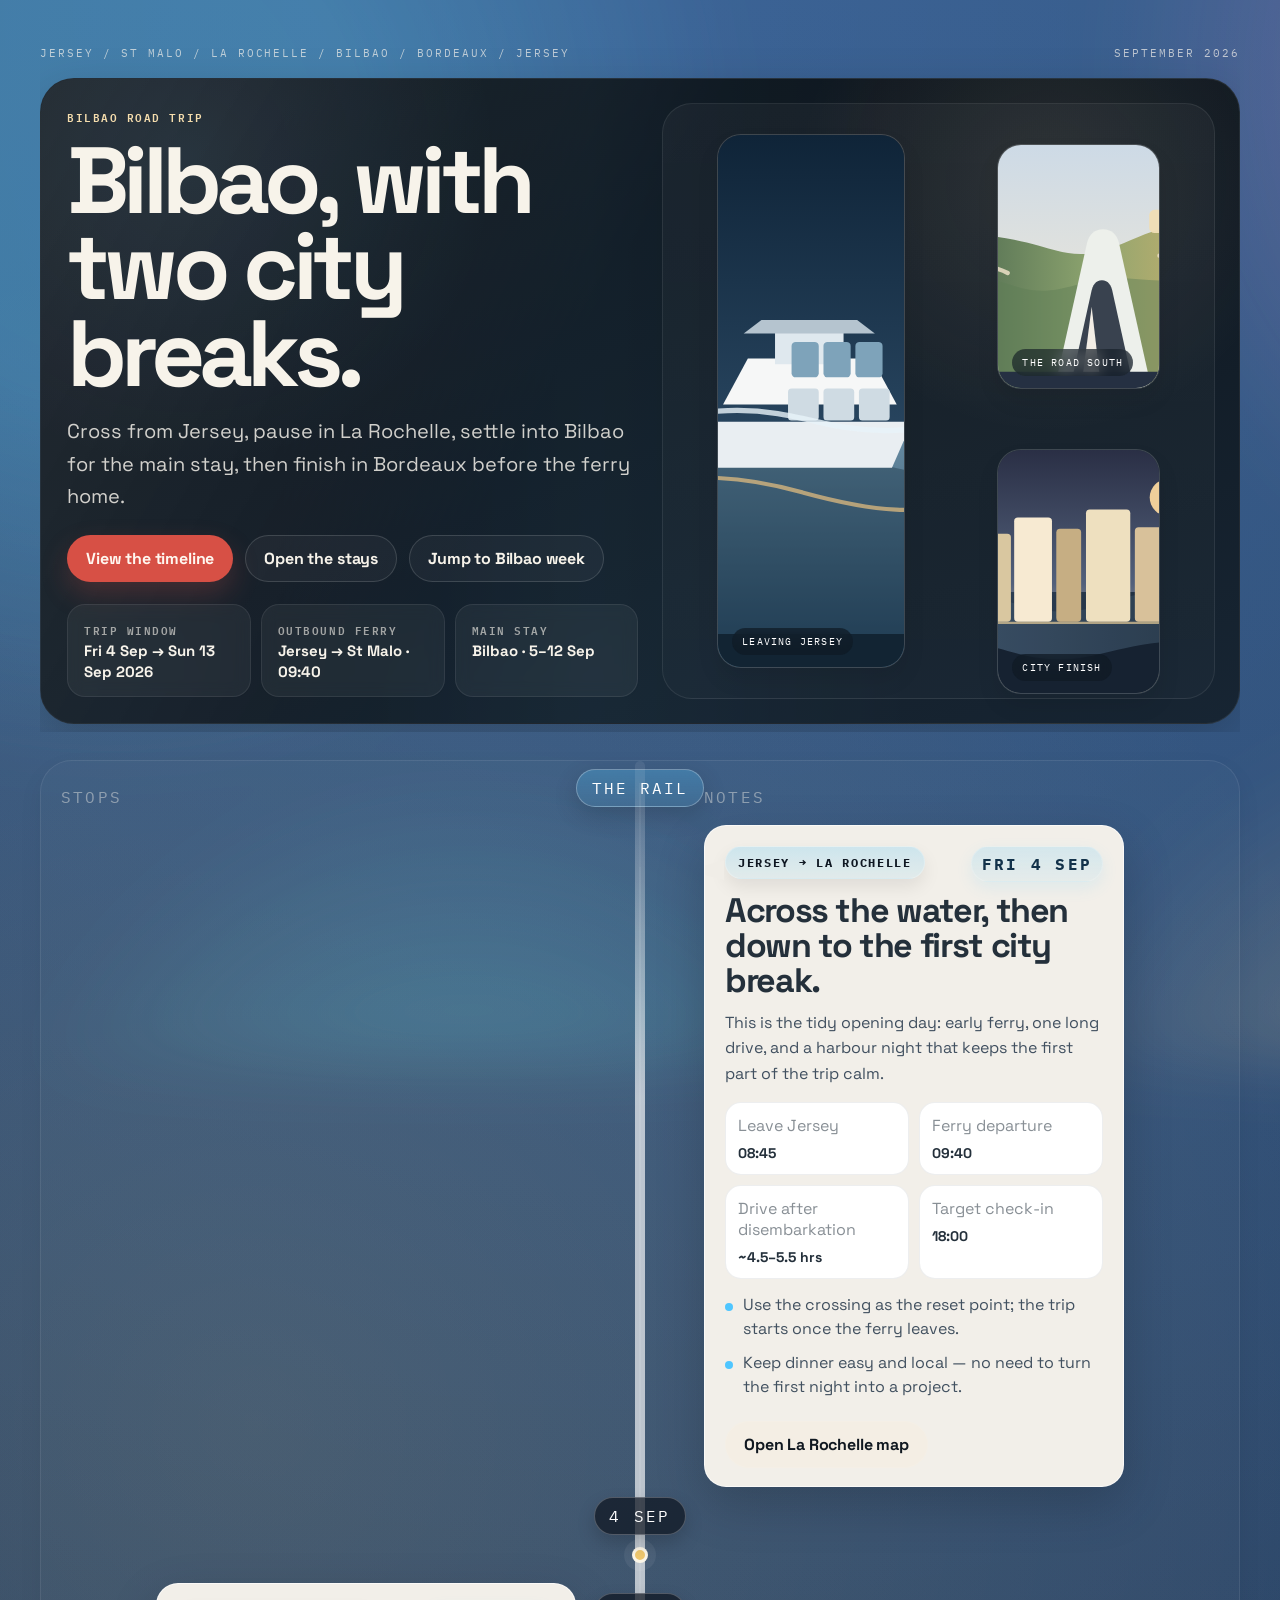
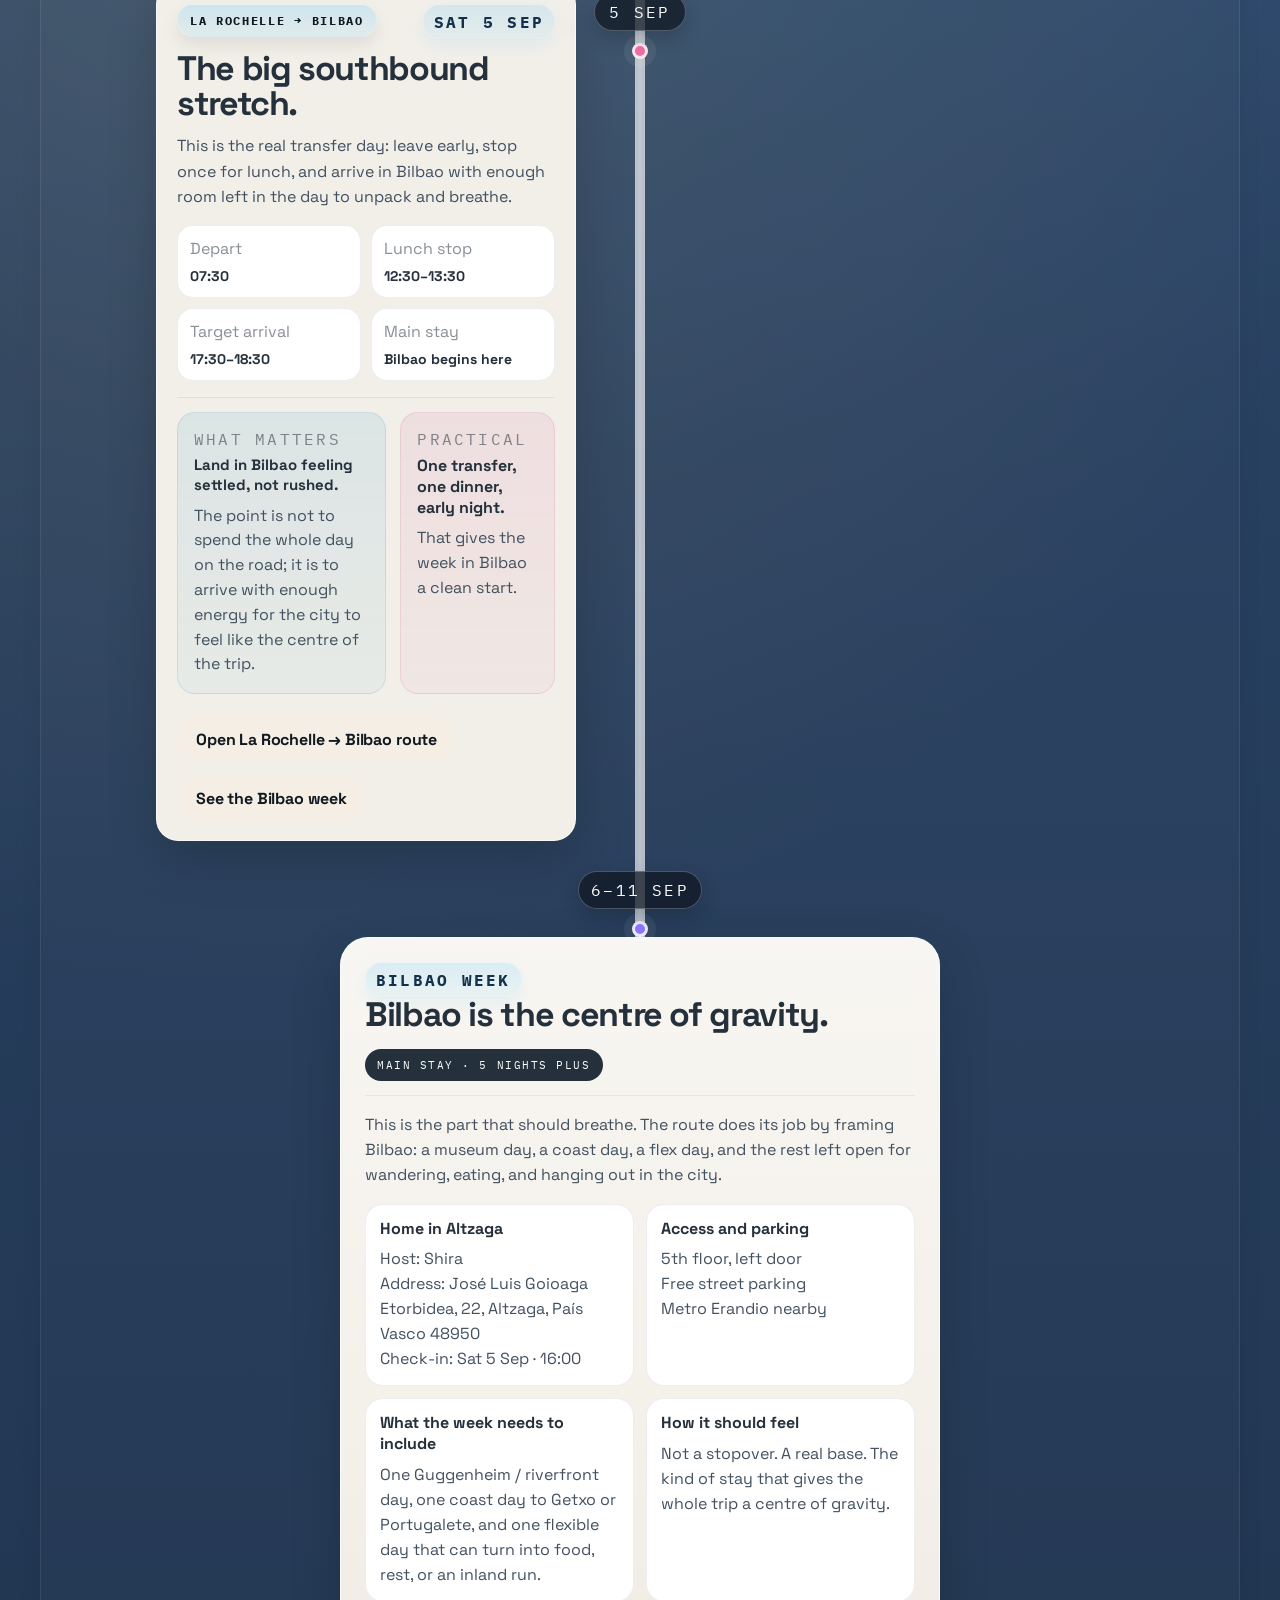
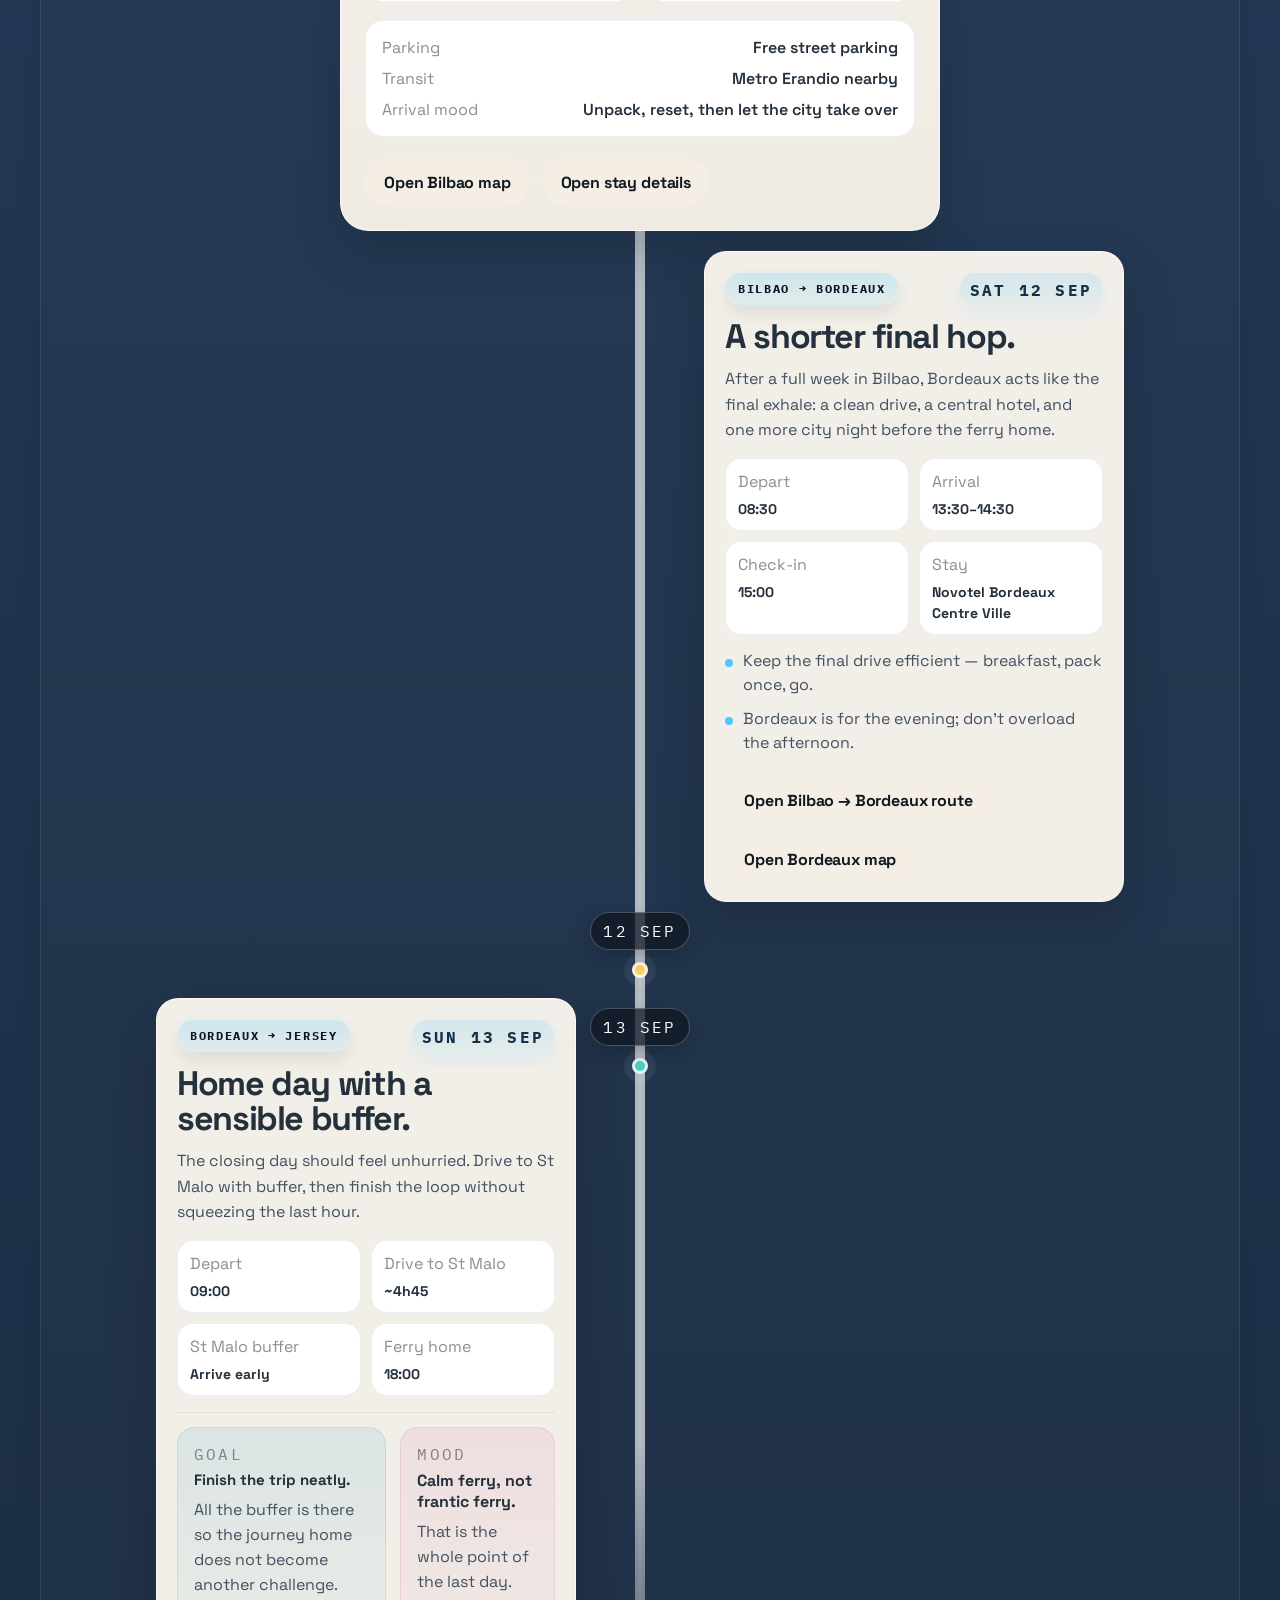
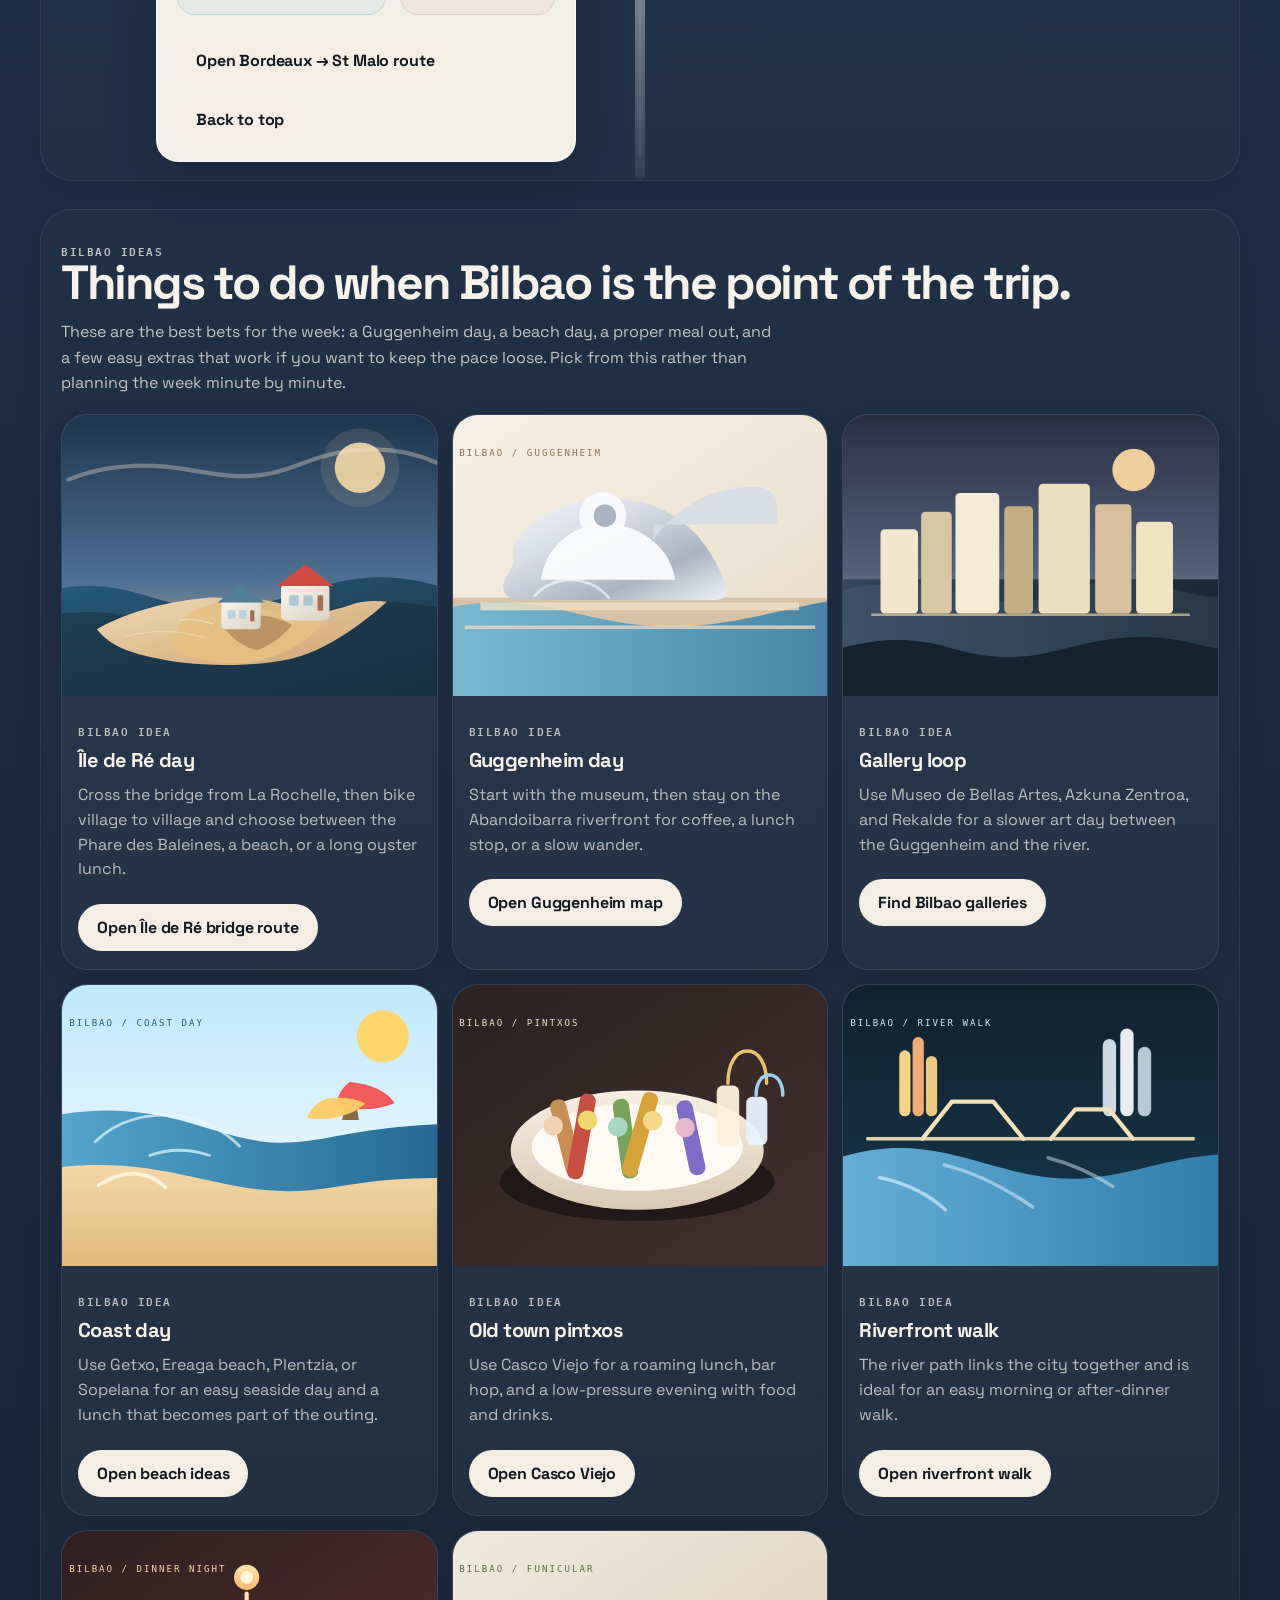
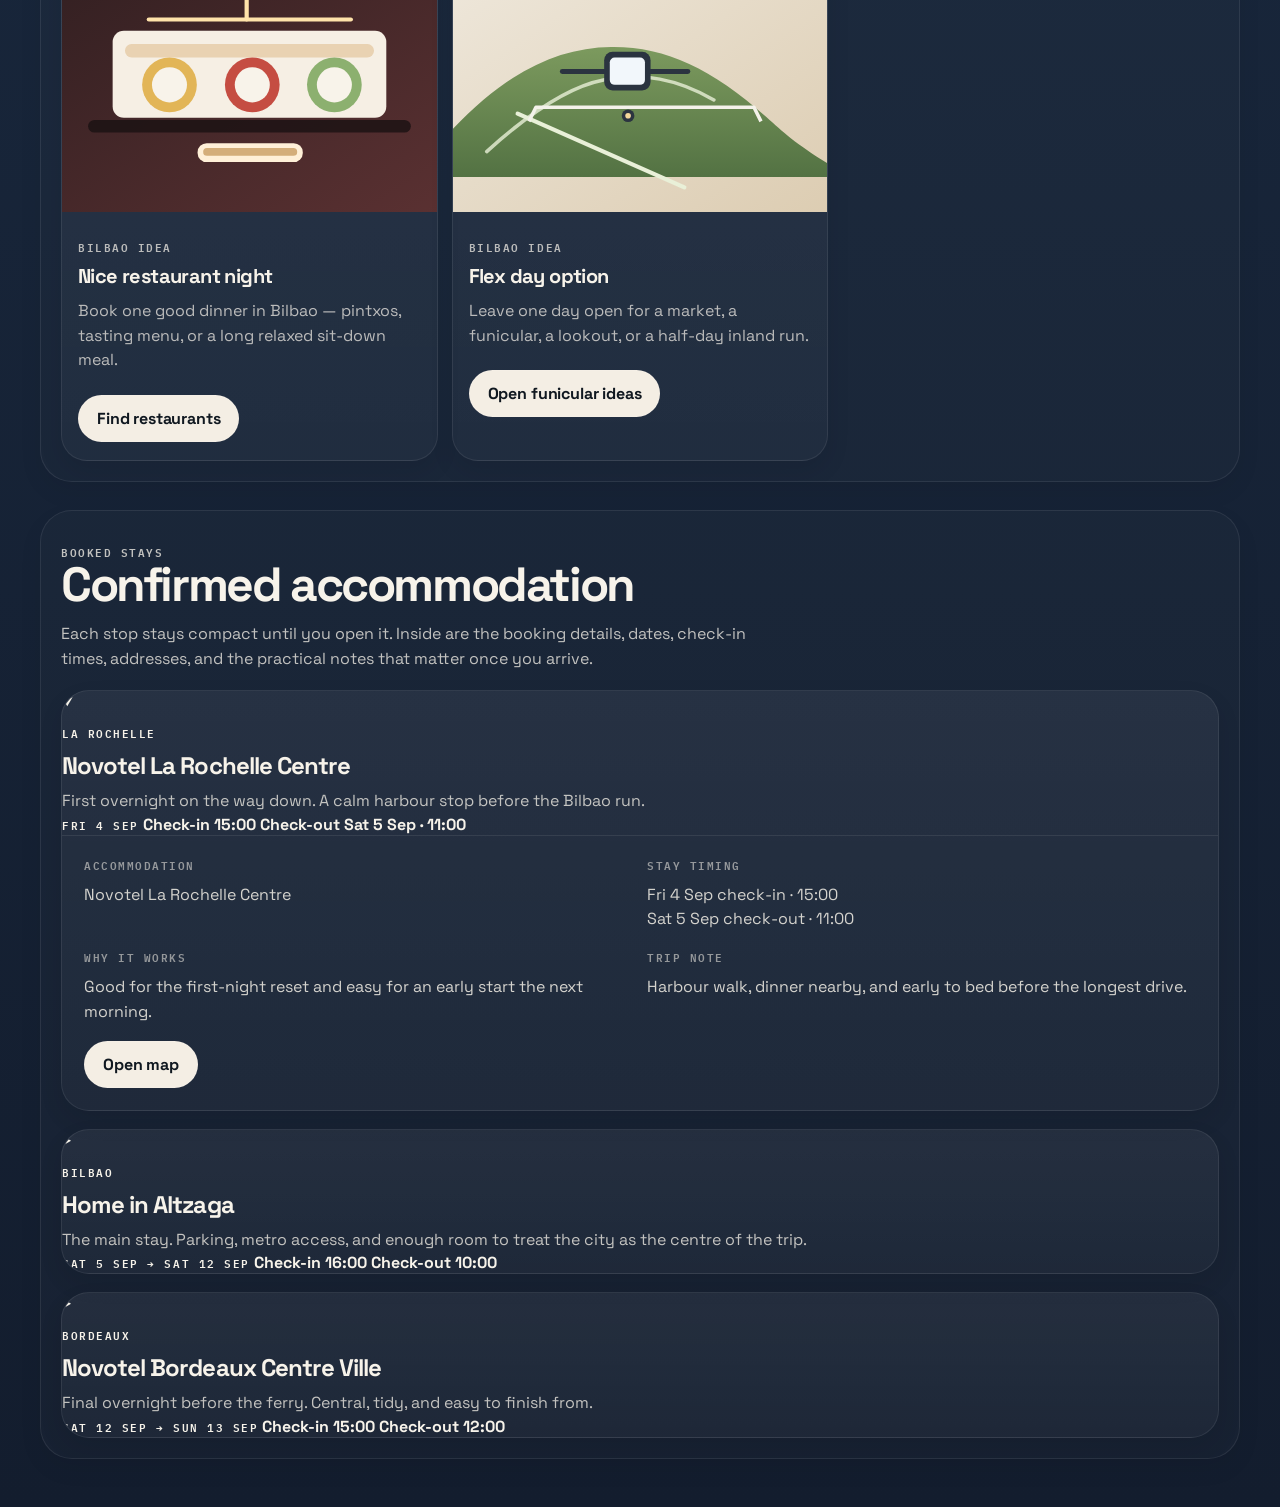
==== commit ed6bfeb1: "Add route links for drive legs" ====
--- a/index.html
+++ b/index.html
@@ -123,6 +123,7 @@
                     </div>
                   </div>
                   <div class="action-row">
+                    <a class="button light" href="https://www.google.com/maps/dir/?api=1&origin=Novotel+La+Rochelle+Centre&destination=Jose+Luis+Goioaga+Etorbidea+22+Altzaga&travelmode=driving" target="_blank" rel="noreferrer">Open La Rochelle → Bilbao route</a>
                     <a class="button light" href="#bilbao-week">See the Bilbao week</a>
                   </div>
                 </div>
@@ -197,6 +198,7 @@
                     <li>Bordeaux is for the evening; don’t overload the afternoon.</li>
                   </ul>
                   <div class="action-row">
+                    <a class="button light" href="https://www.google.com/maps/dir/?api=1&origin=Jose+Luis+Goioaga+Etorbidea+22+Altzaga&destination=Novotel+Bordeaux+Centre+Ville&travelmode=driving" target="_blank" rel="noreferrer">Open Bilbao → Bordeaux route</a>
                     <a class="button light" href="https://www.google.com/maps/search/?api=1&query=Novotel+Bordeaux+Centre+Ville" target="_blank" rel="noreferrer">Open Bordeaux map</a>
                   </div>
                 </div>
@@ -389,6 +391,6 @@
     </main>
   </div>
 
-  <script src="script.js?v=10"></script>
+  <script src="script.js?v=11"></script>
 </body>
 </html>
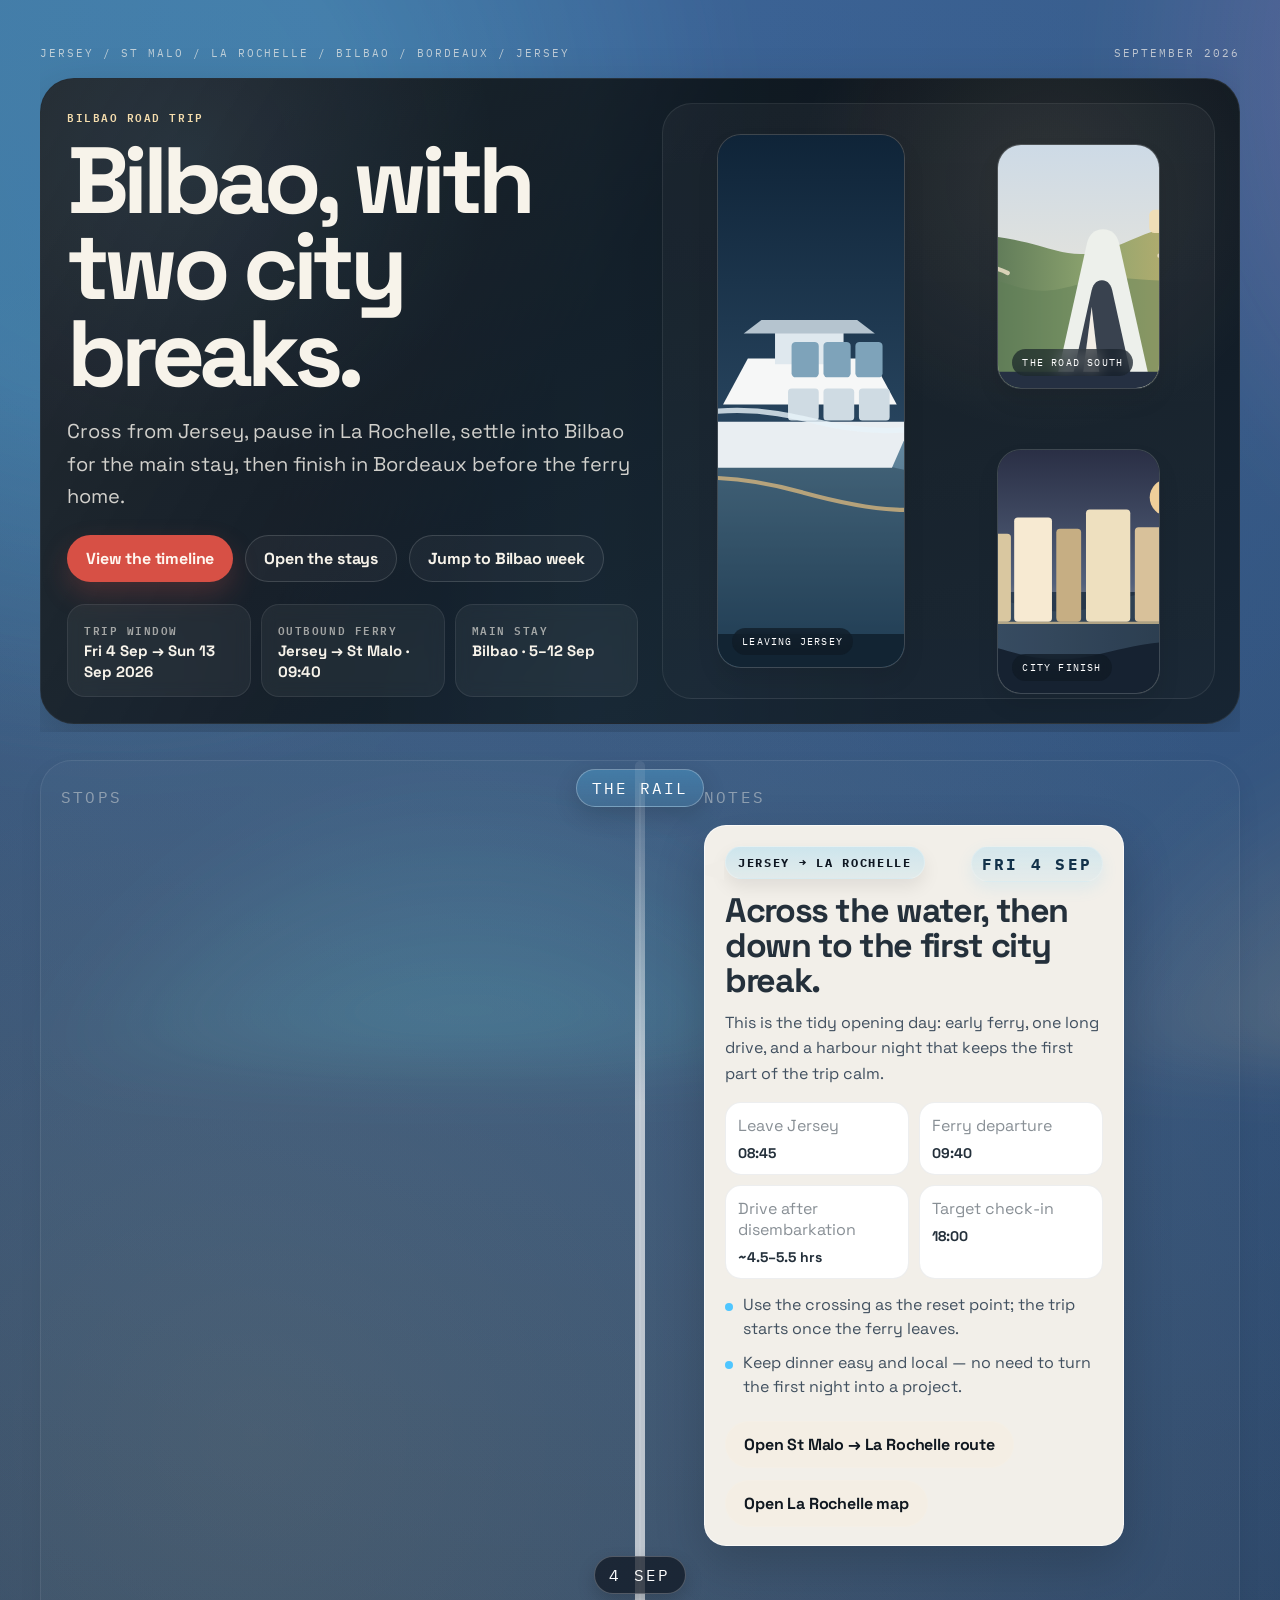
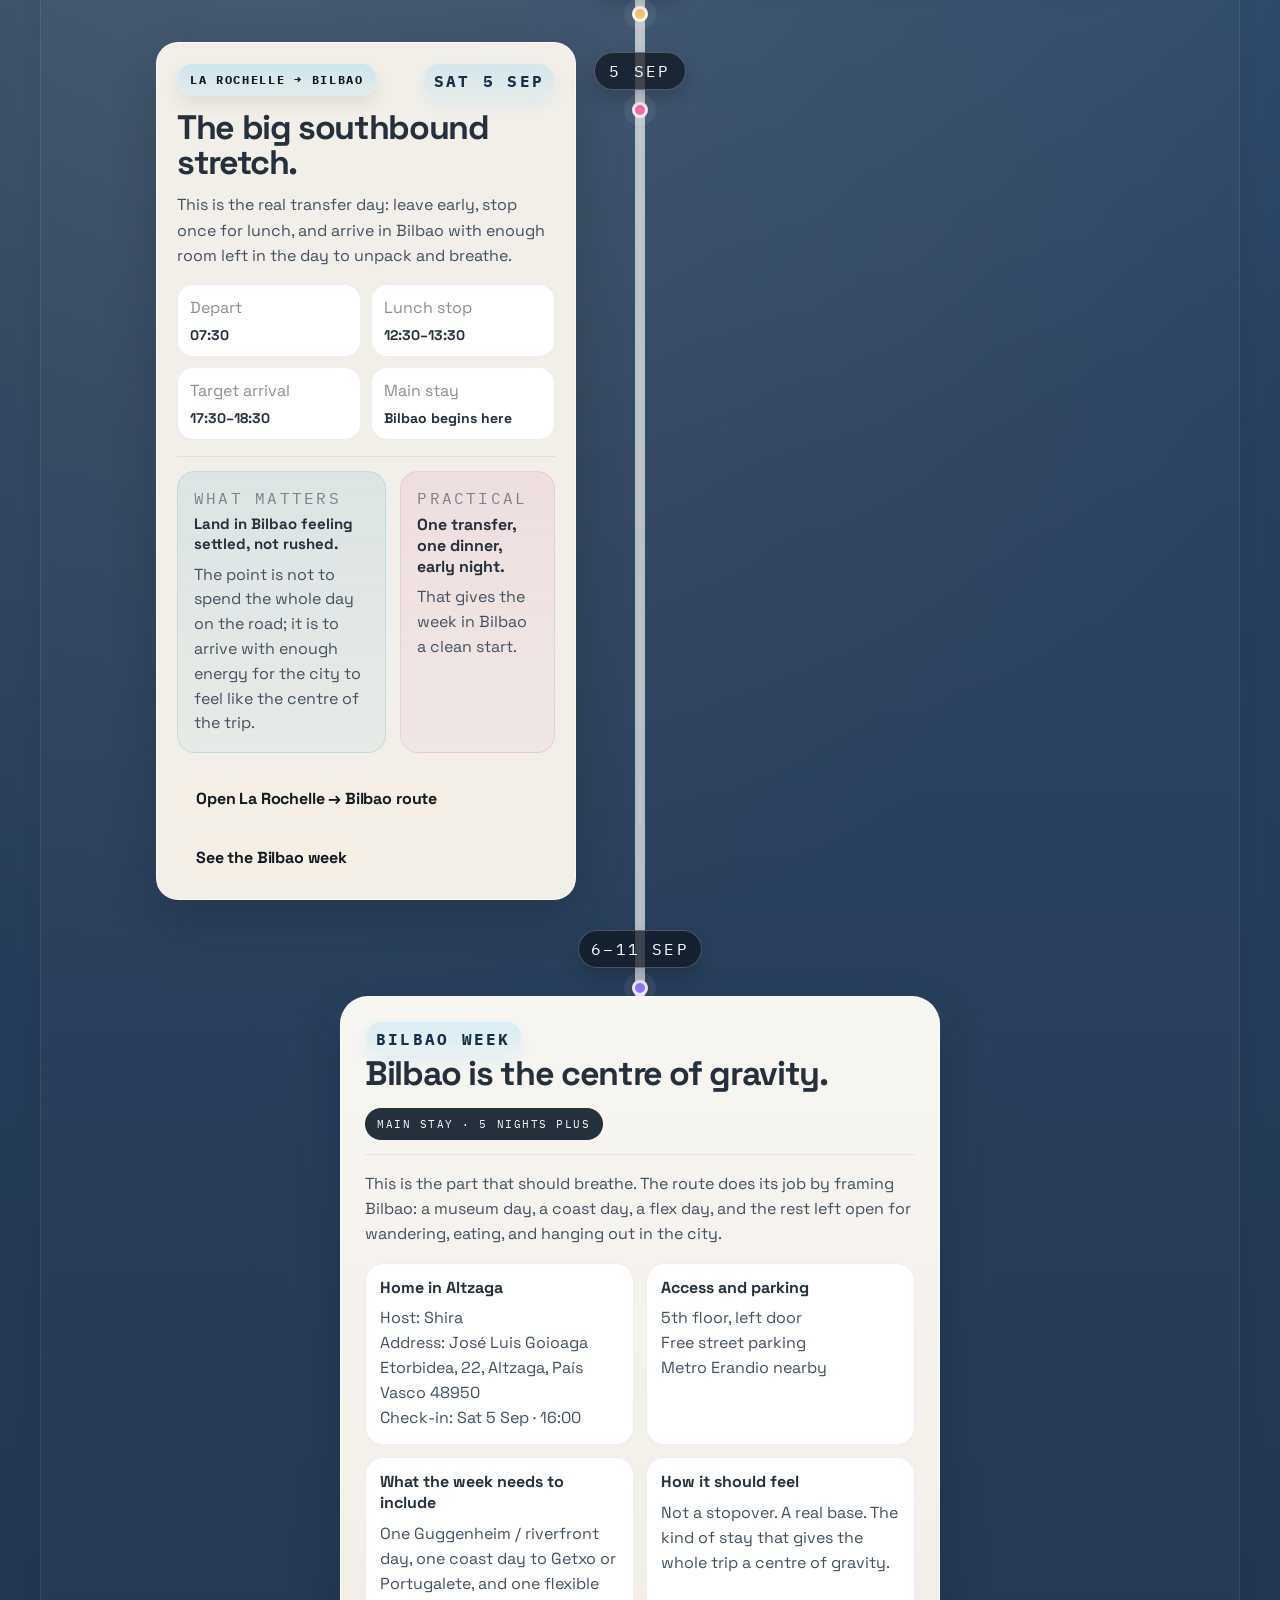
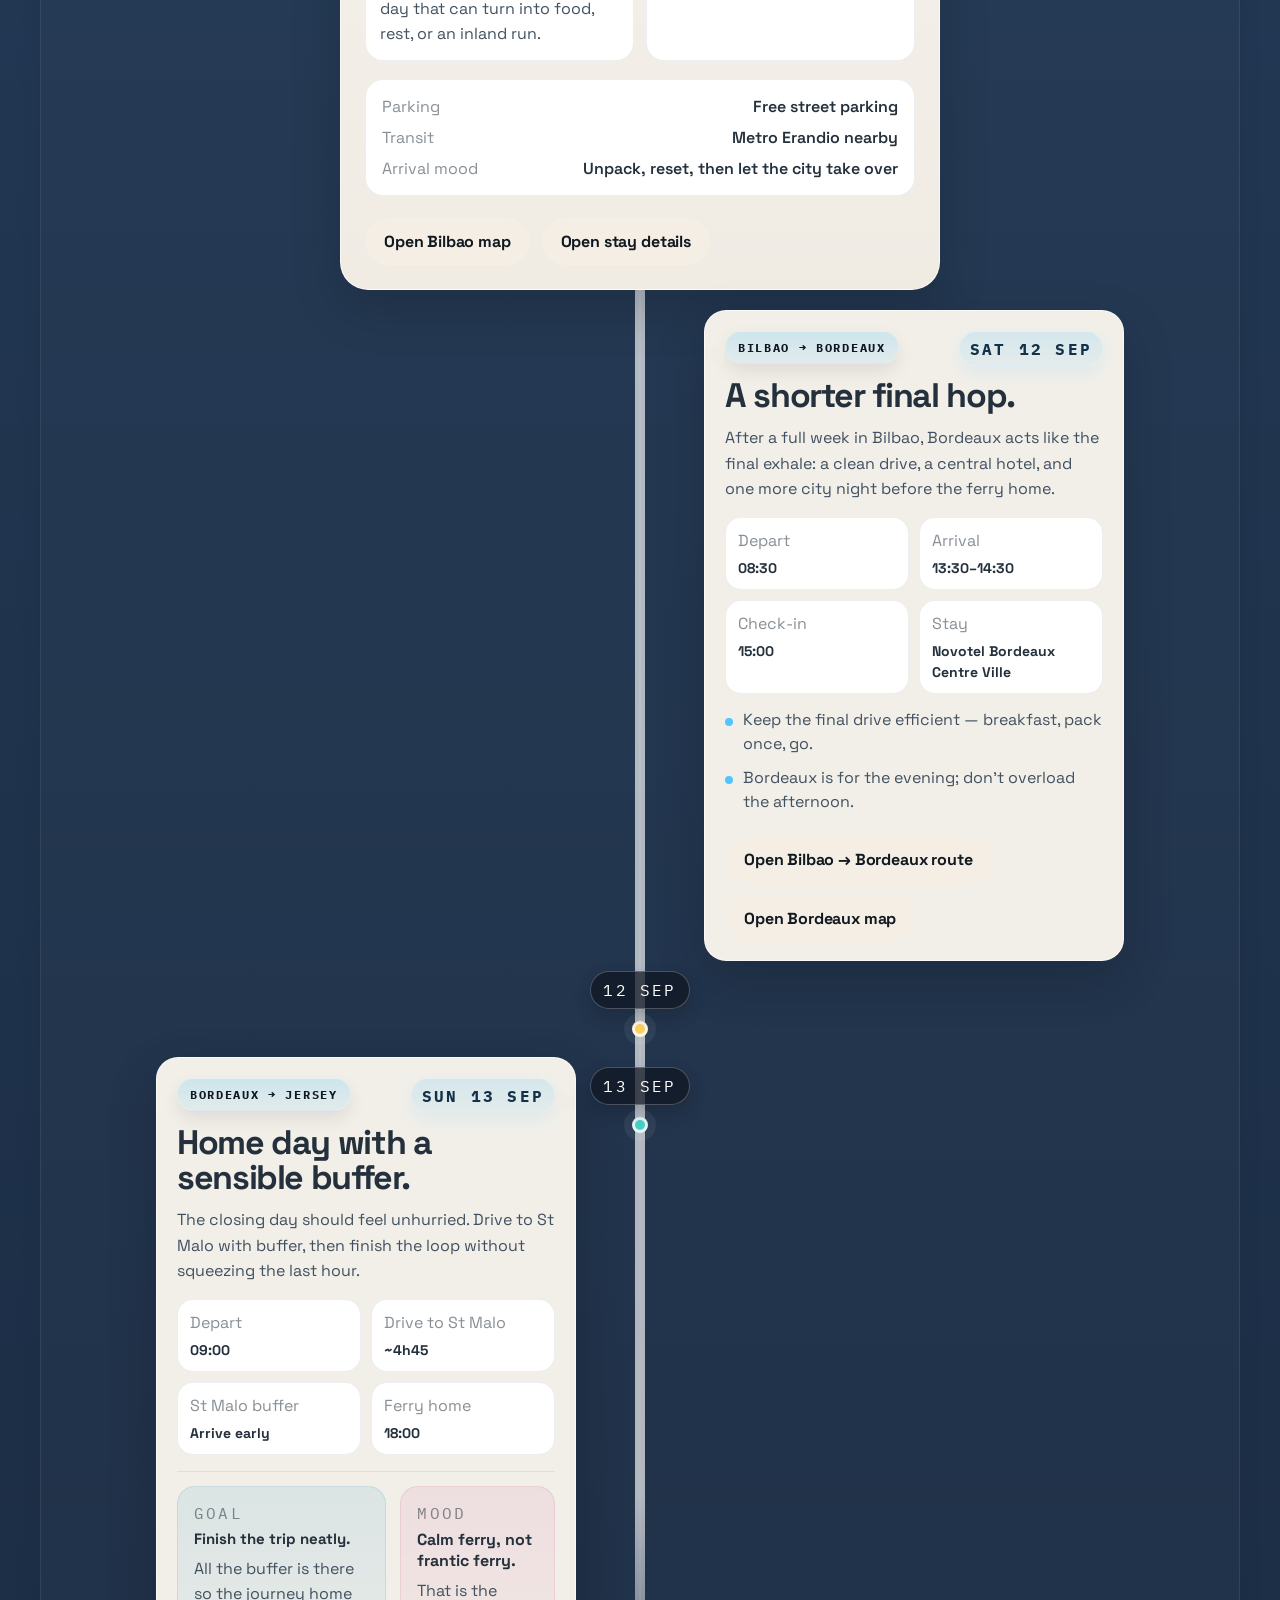
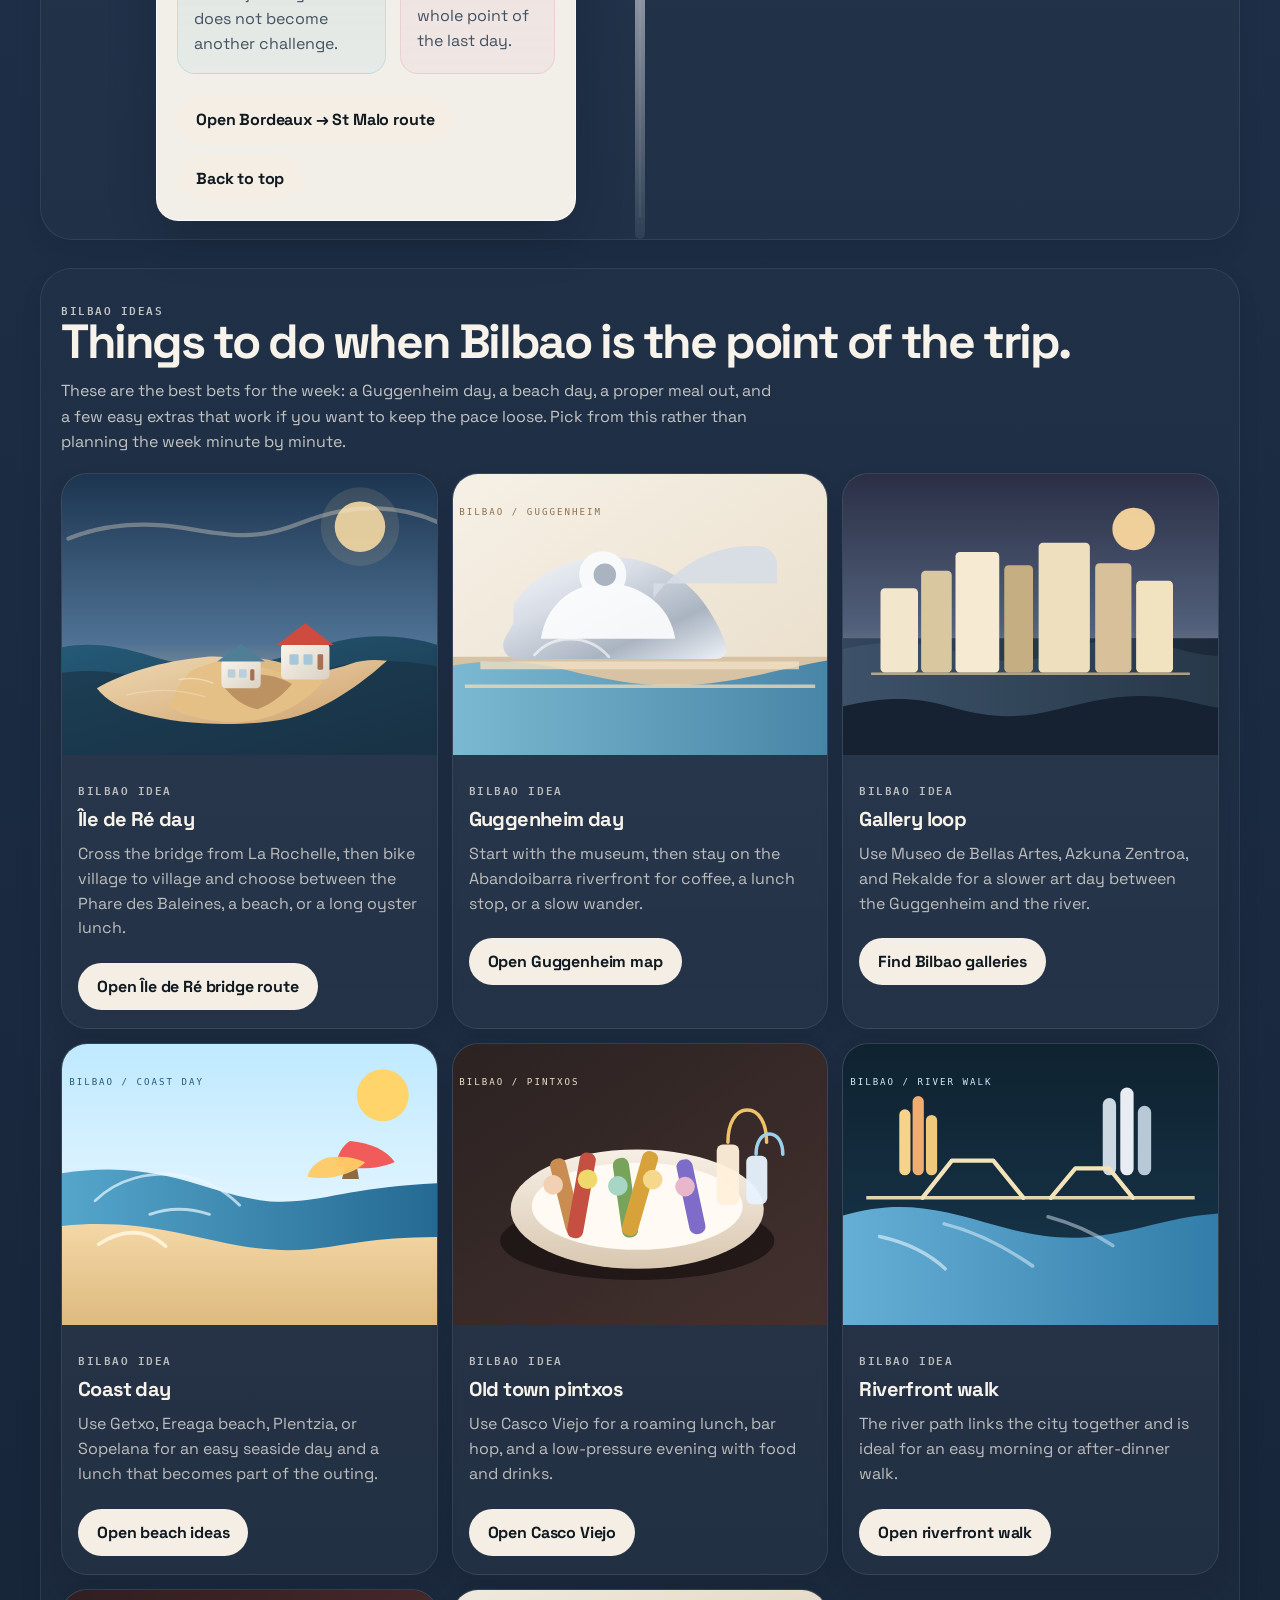
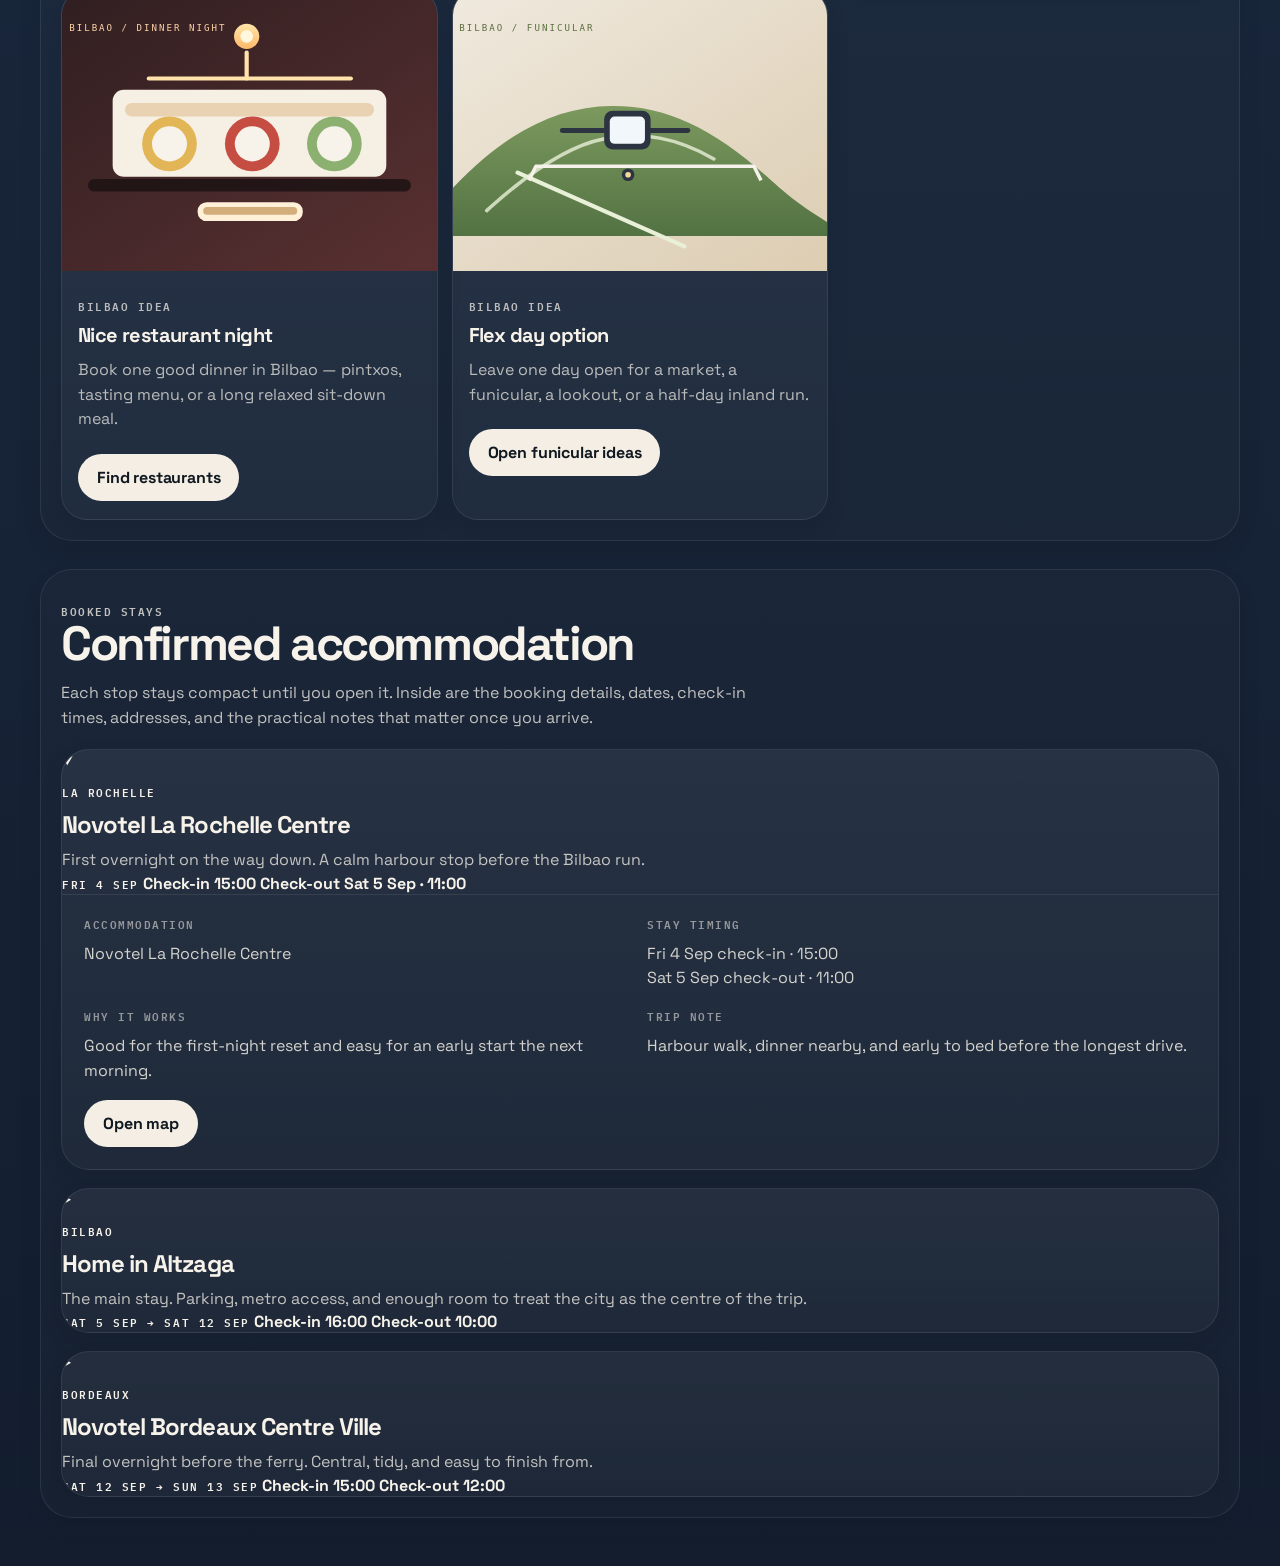
==== commit f552cf71: "Add St Malo to La Rochelle route links" ====
--- a/index.html
+++ b/index.html
@@ -86,6 +86,7 @@
                     <li>Keep dinner easy and local — no need to turn the first night into a project.</li>
                   </ul>
                   <div class="action-row">
+                    <a class="button light" href="https://www.google.com/maps/dir/?api=1&origin=Gare+Maritime+du+Naye+Saint-Malo&destination=Novotel+La+Rochelle+Centre&travelmode=driving" target="_blank" rel="noreferrer">Open St Malo → La Rochelle route</a>
                     <a class="button light" href="https://www.google.com/maps/search/?api=1&query=Novotel+La+Rochelle+Centre" target="_blank" rel="noreferrer">Open La Rochelle map</a>
                   </div>
                 </div>
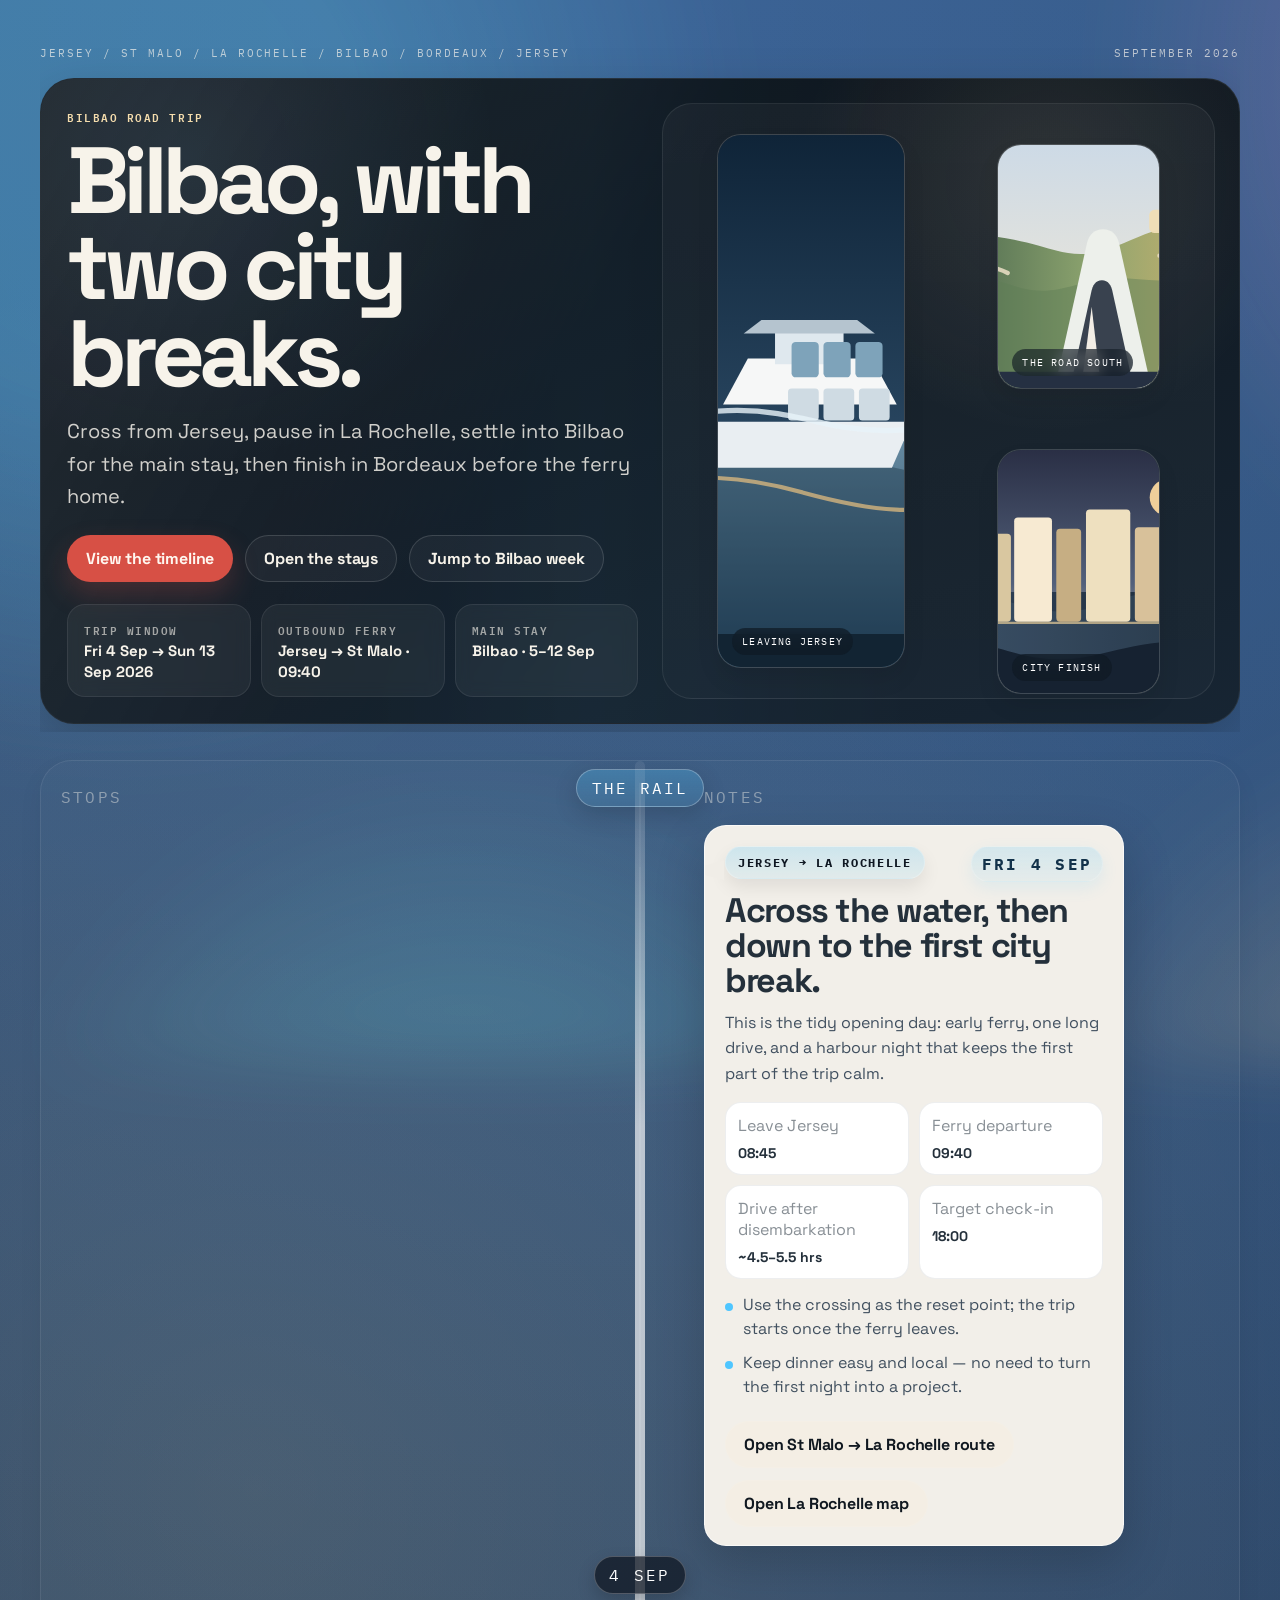
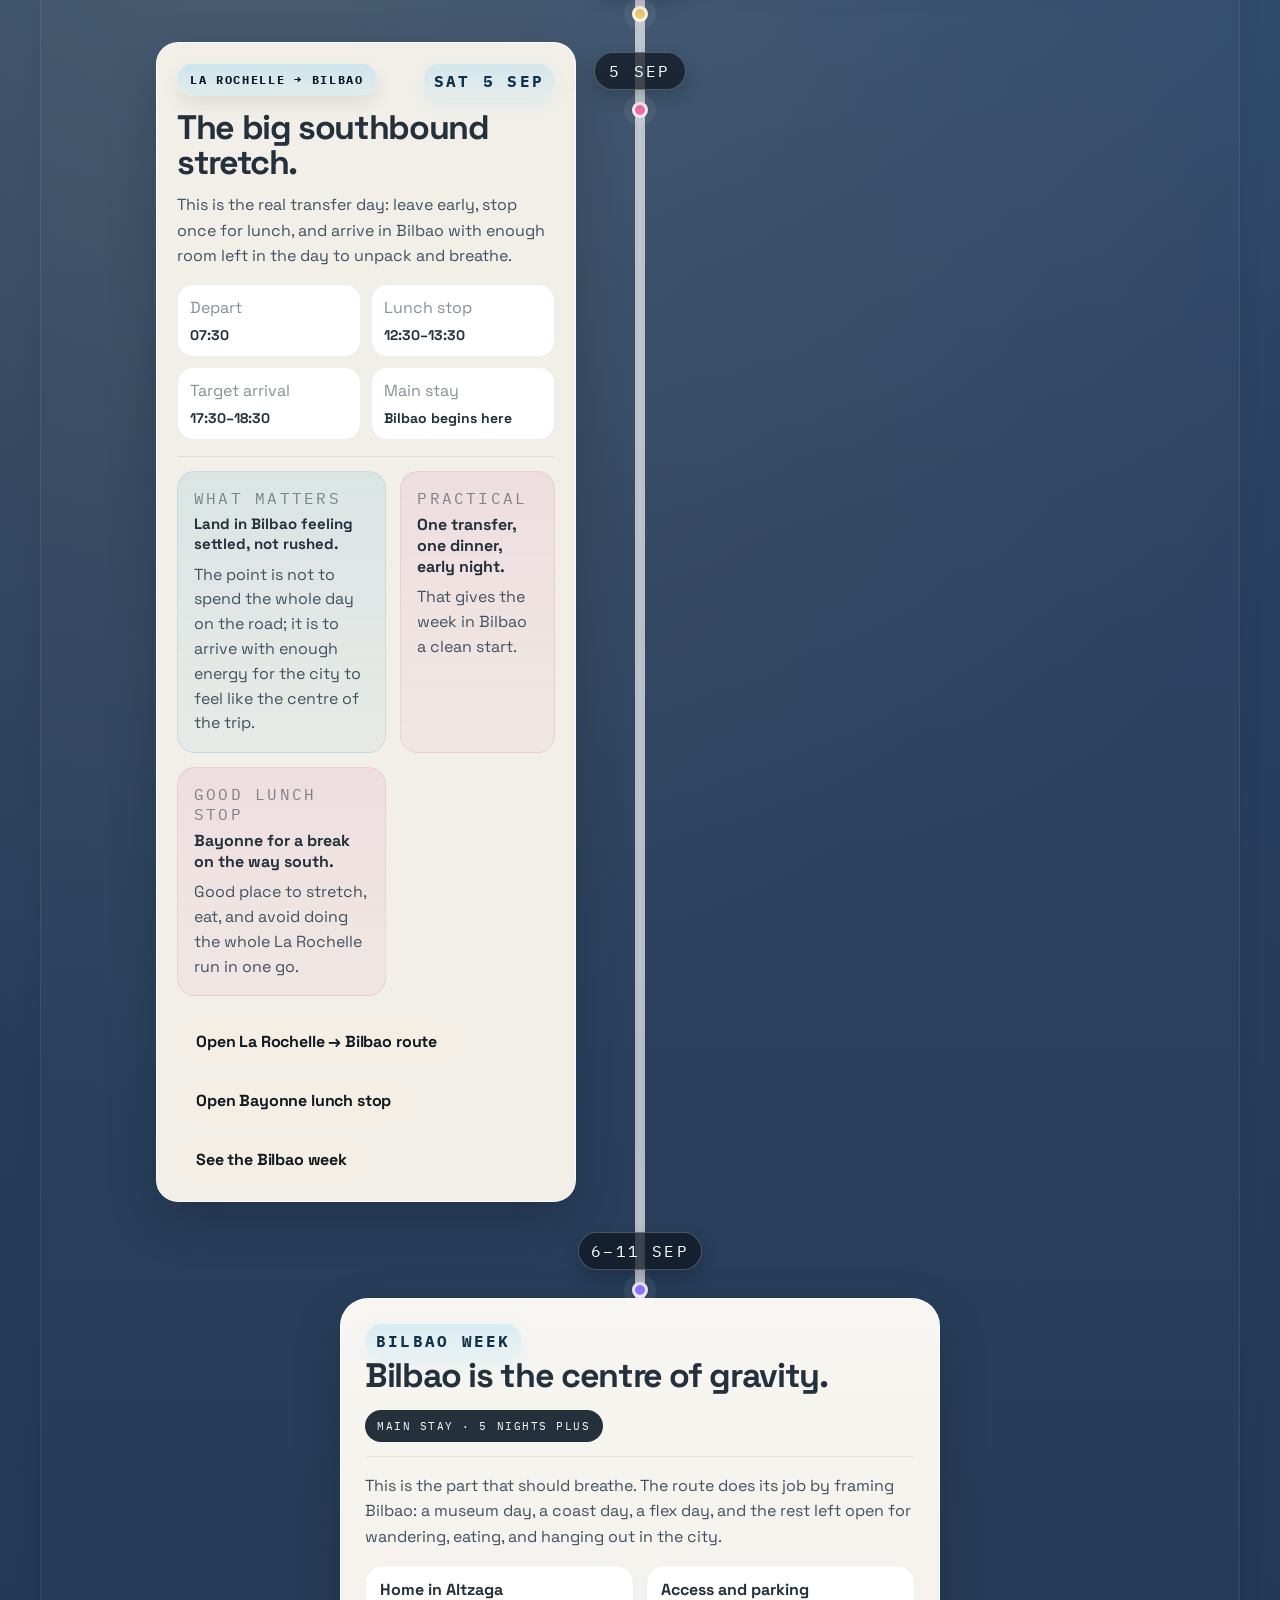
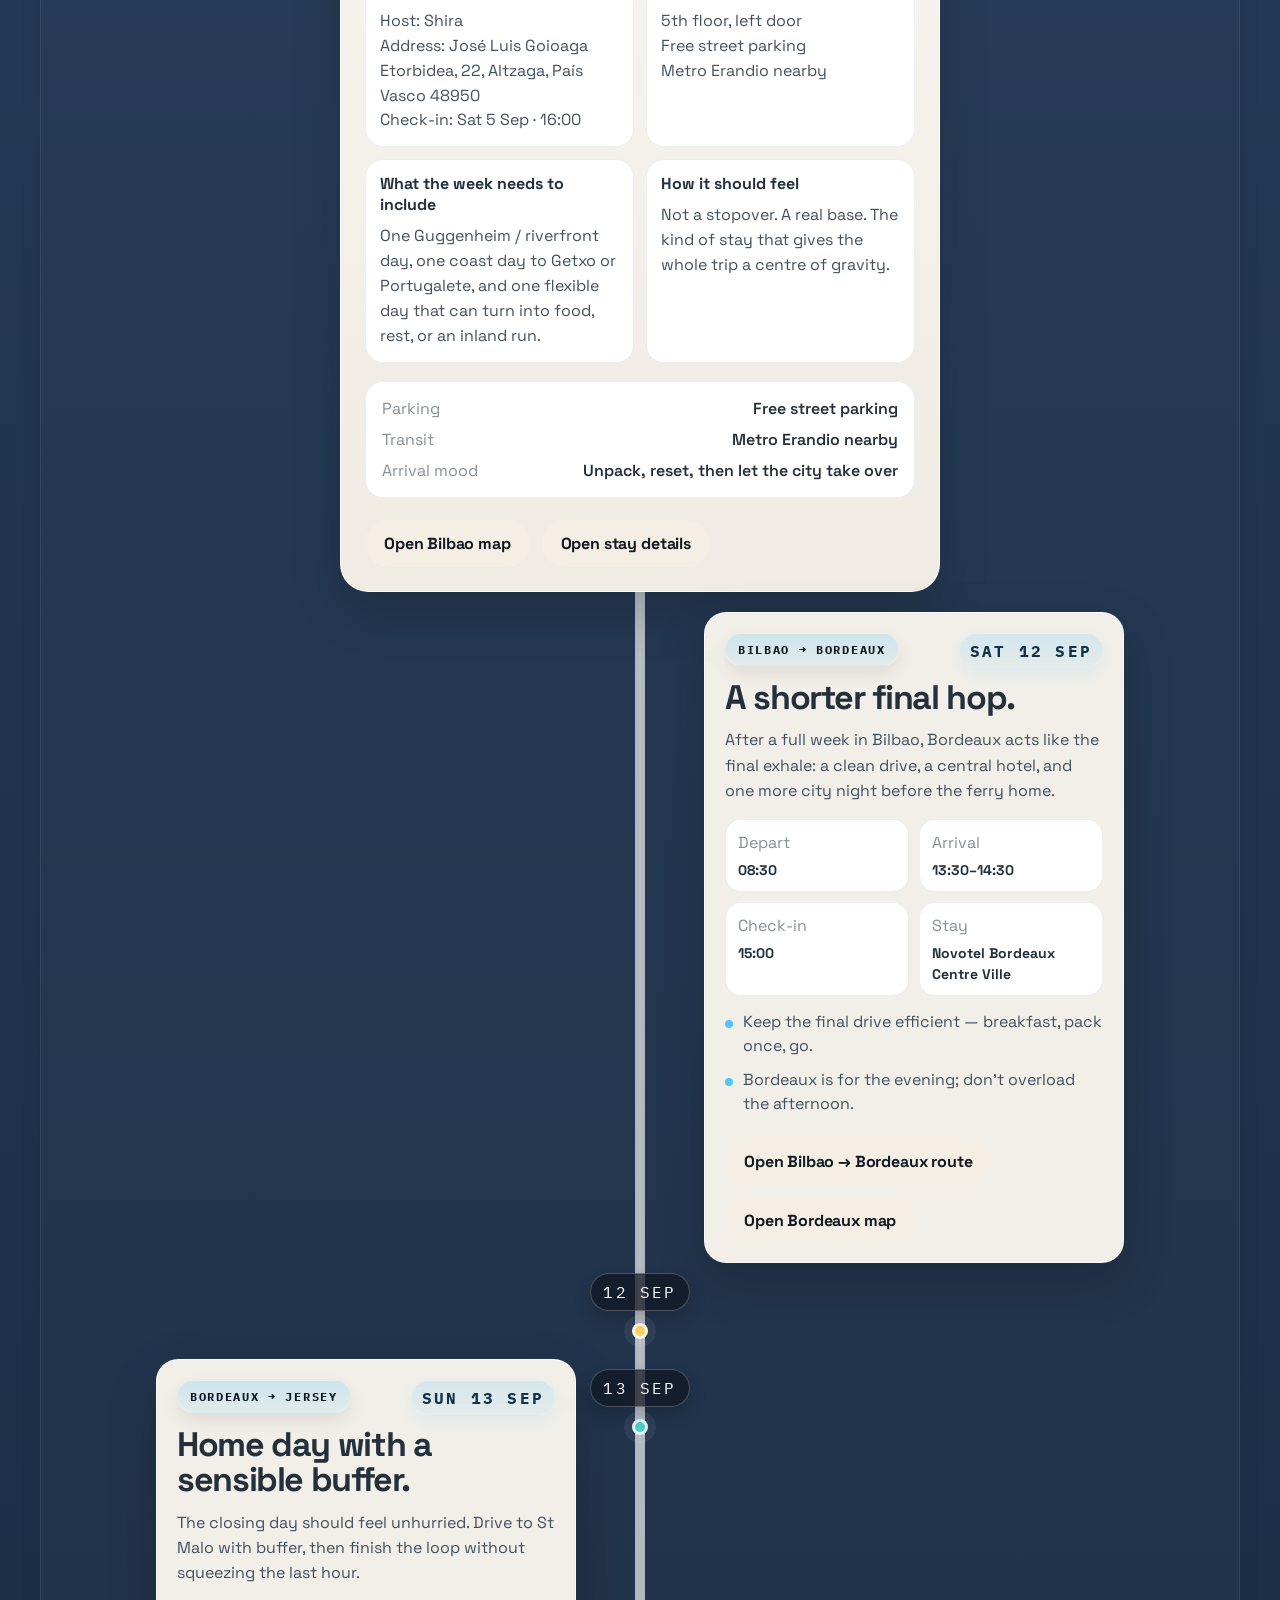
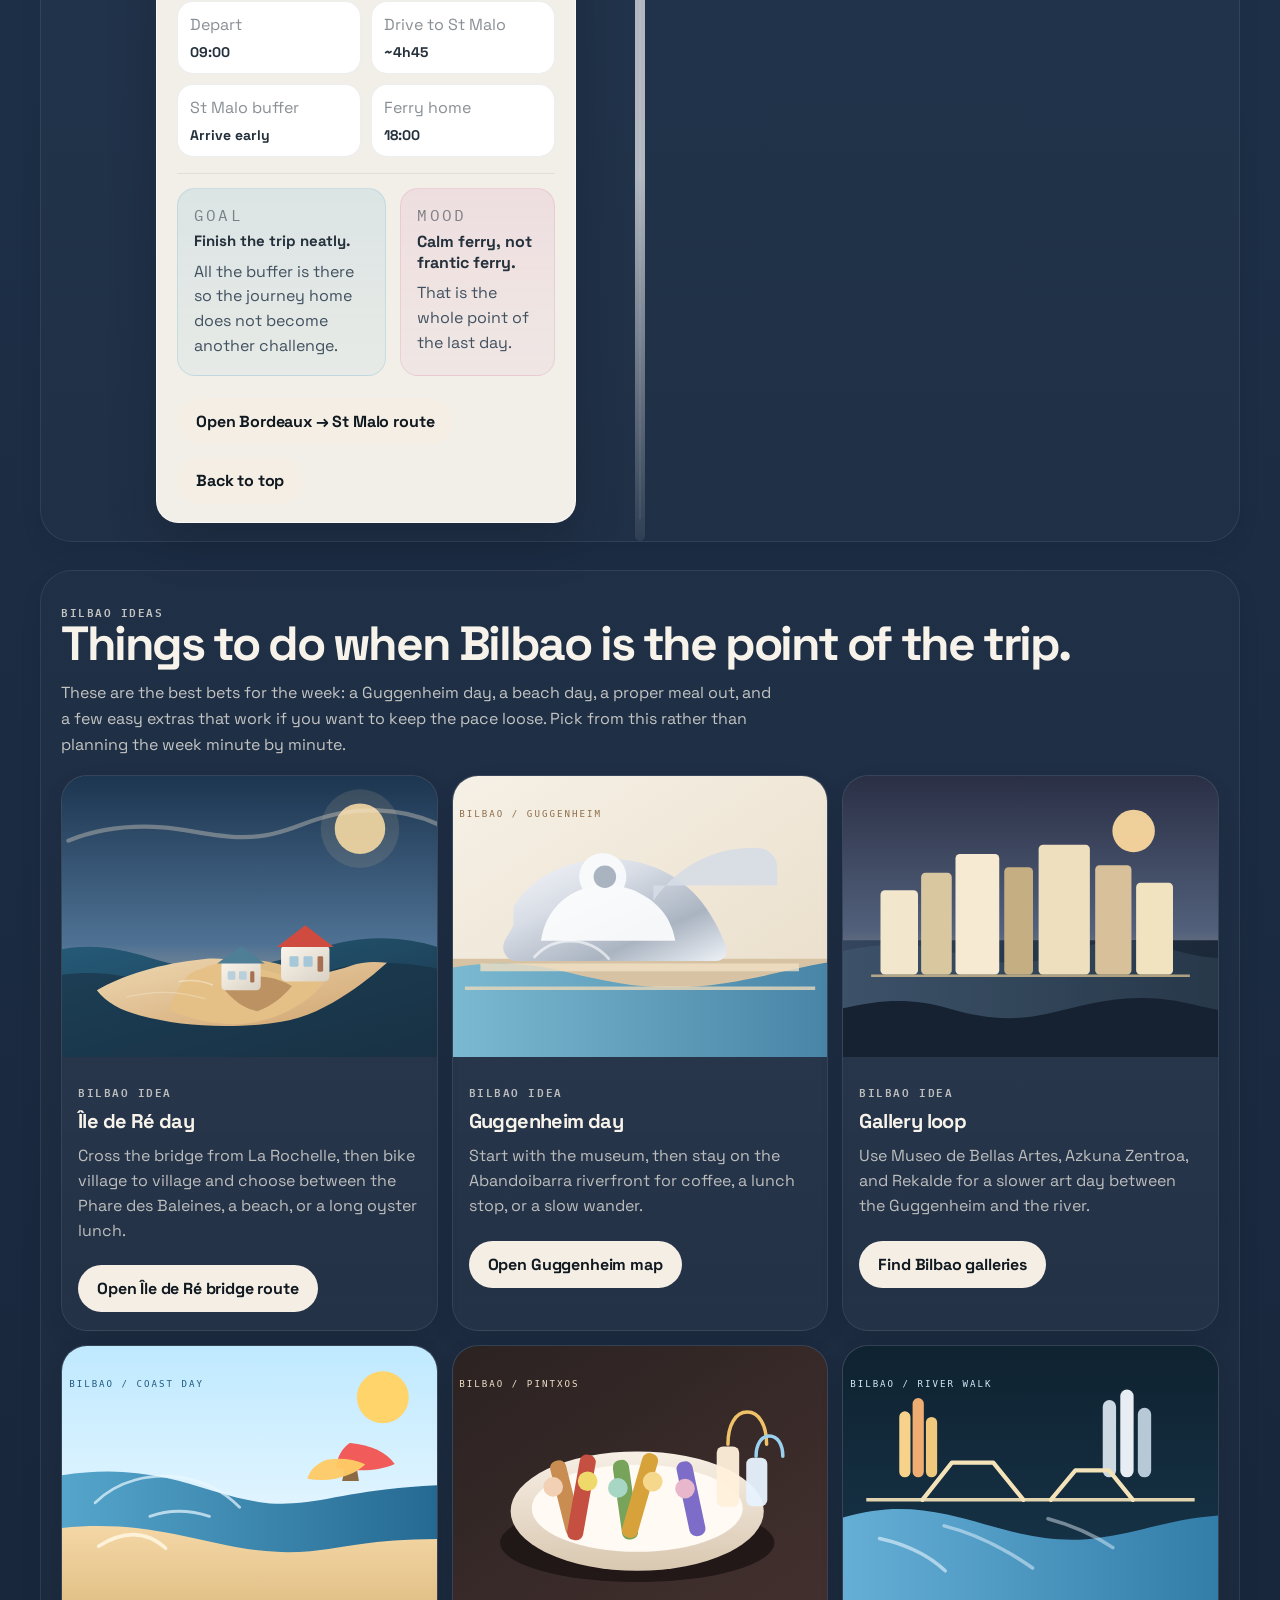
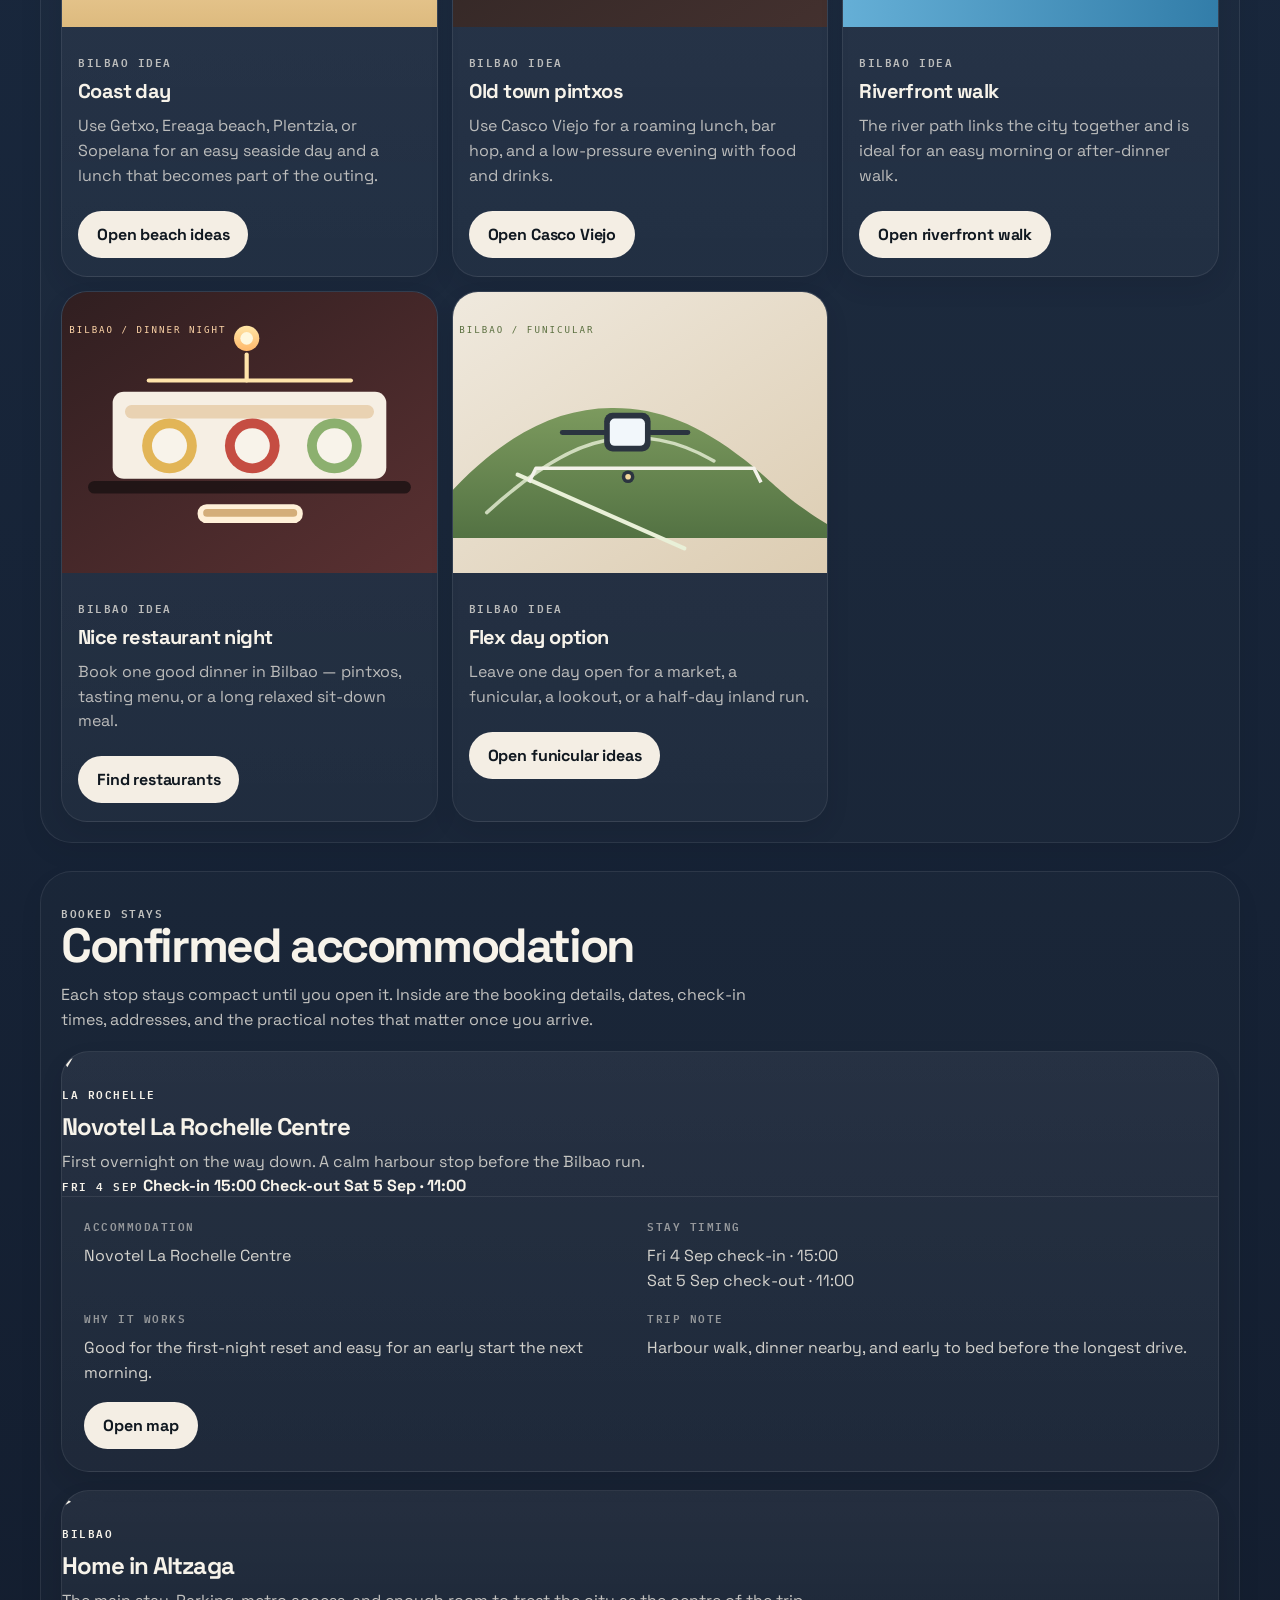
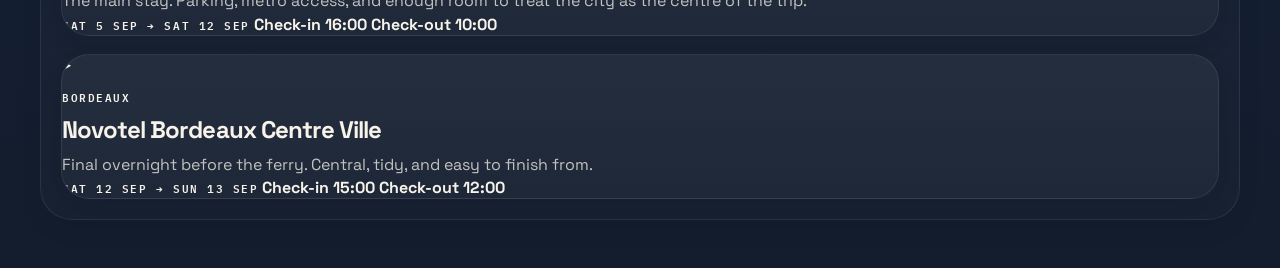
==== commit ba0553a3: "Add Bayonne lunch stop links" ====
--- a/index.html
+++ b/index.html
@@ -122,9 +122,15 @@
                       <strong>One transfer, one dinner, early night.</strong>
                       <p>That gives the week in Bilbao a clean start.</p>
                     </div>
+                    <div class="mini">
+                      <span class="note-label">Good lunch stop</span>
+                      <strong>Bayonne for a break on the way south.</strong>
+                      <p>Good place to stretch, eat, and avoid doing the whole La Rochelle run in one go.</p>
+                    </div>
                   </div>
                   <div class="action-row">
                     <a class="button light" href="https://www.google.com/maps/dir/?api=1&origin=Novotel+La+Rochelle+Centre&destination=Jose+Luis+Goioaga+Etorbidea+22+Altzaga&travelmode=driving" target="_blank" rel="noreferrer">Open La Rochelle → Bilbao route</a>
+                    <a class="button light" href="https://www.google.com/maps/dir/?api=1&origin=Novotel+La+Rochelle+Centre&destination=Bayonne&travelmode=driving" target="_blank" rel="noreferrer">Open Bayonne lunch stop</a>
                     <a class="button light" href="#bilbao-week">See the Bilbao week</a>
                   </div>
                 </div>
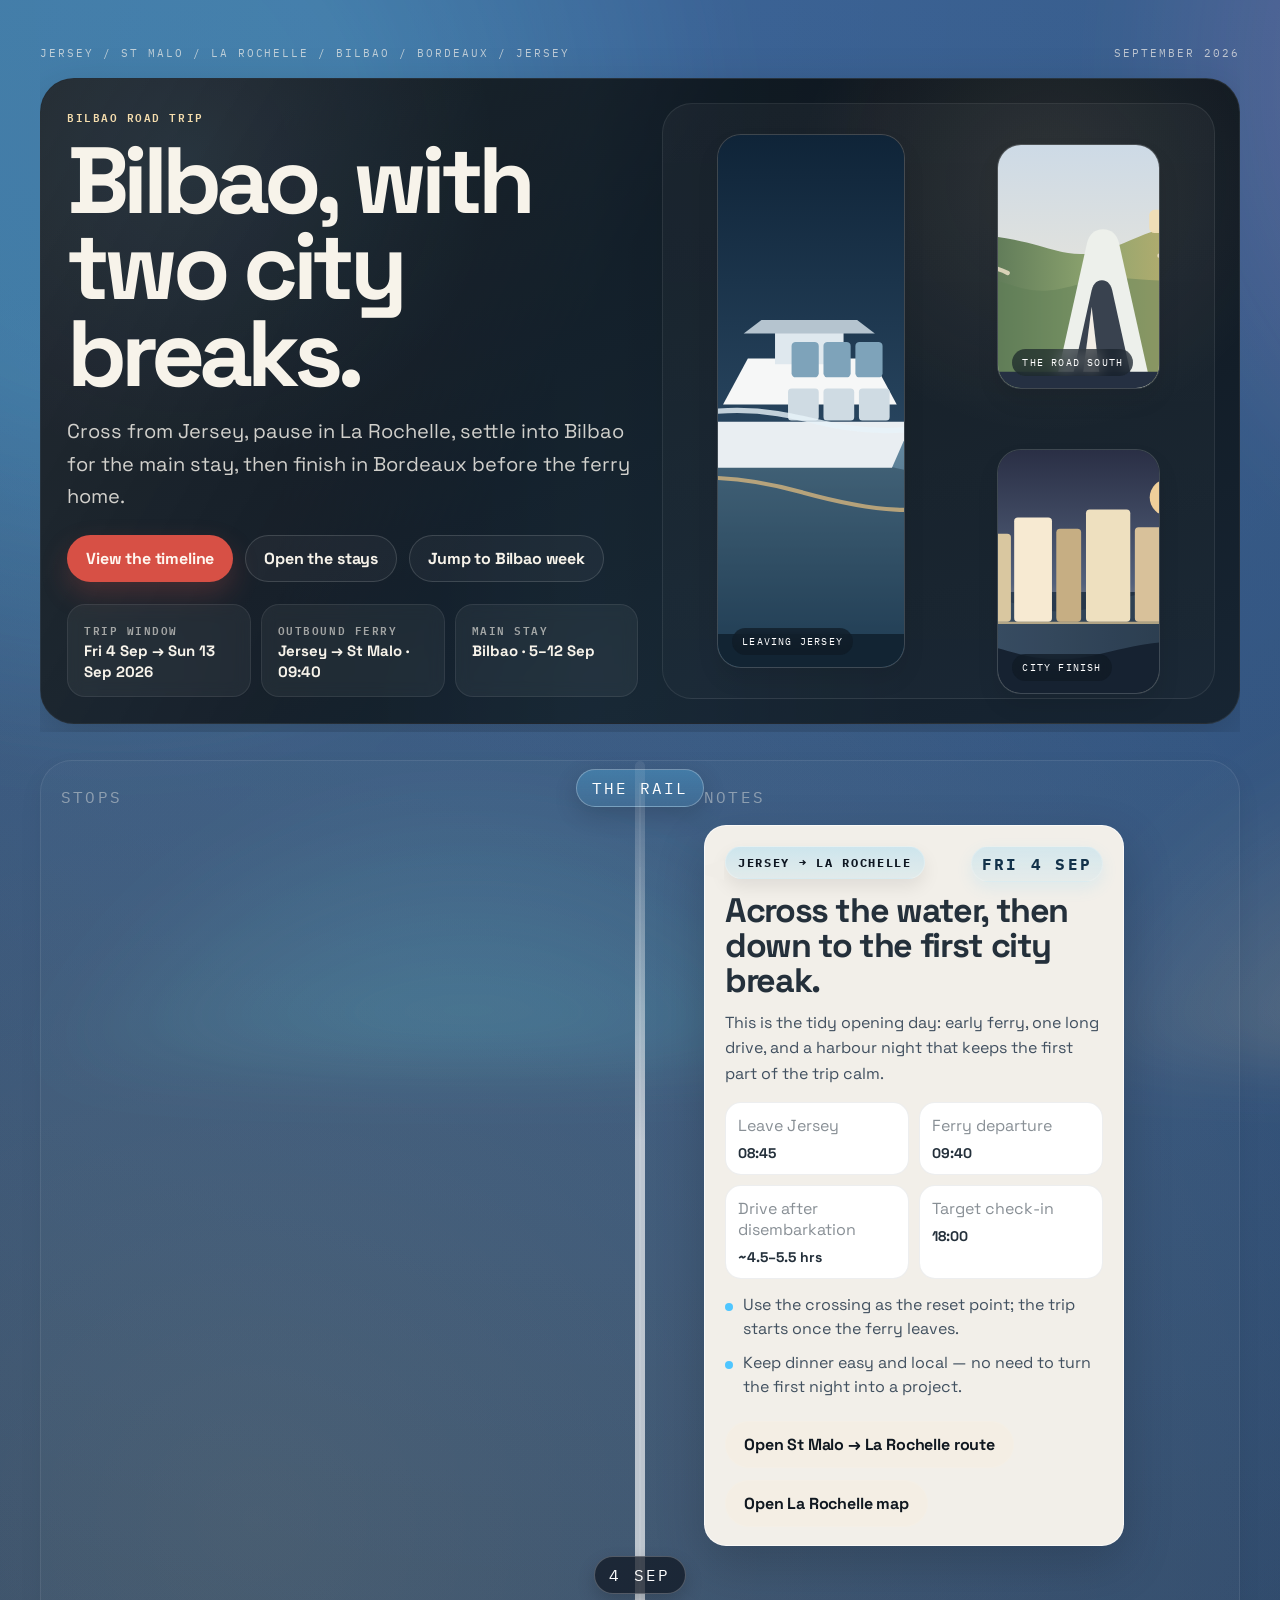
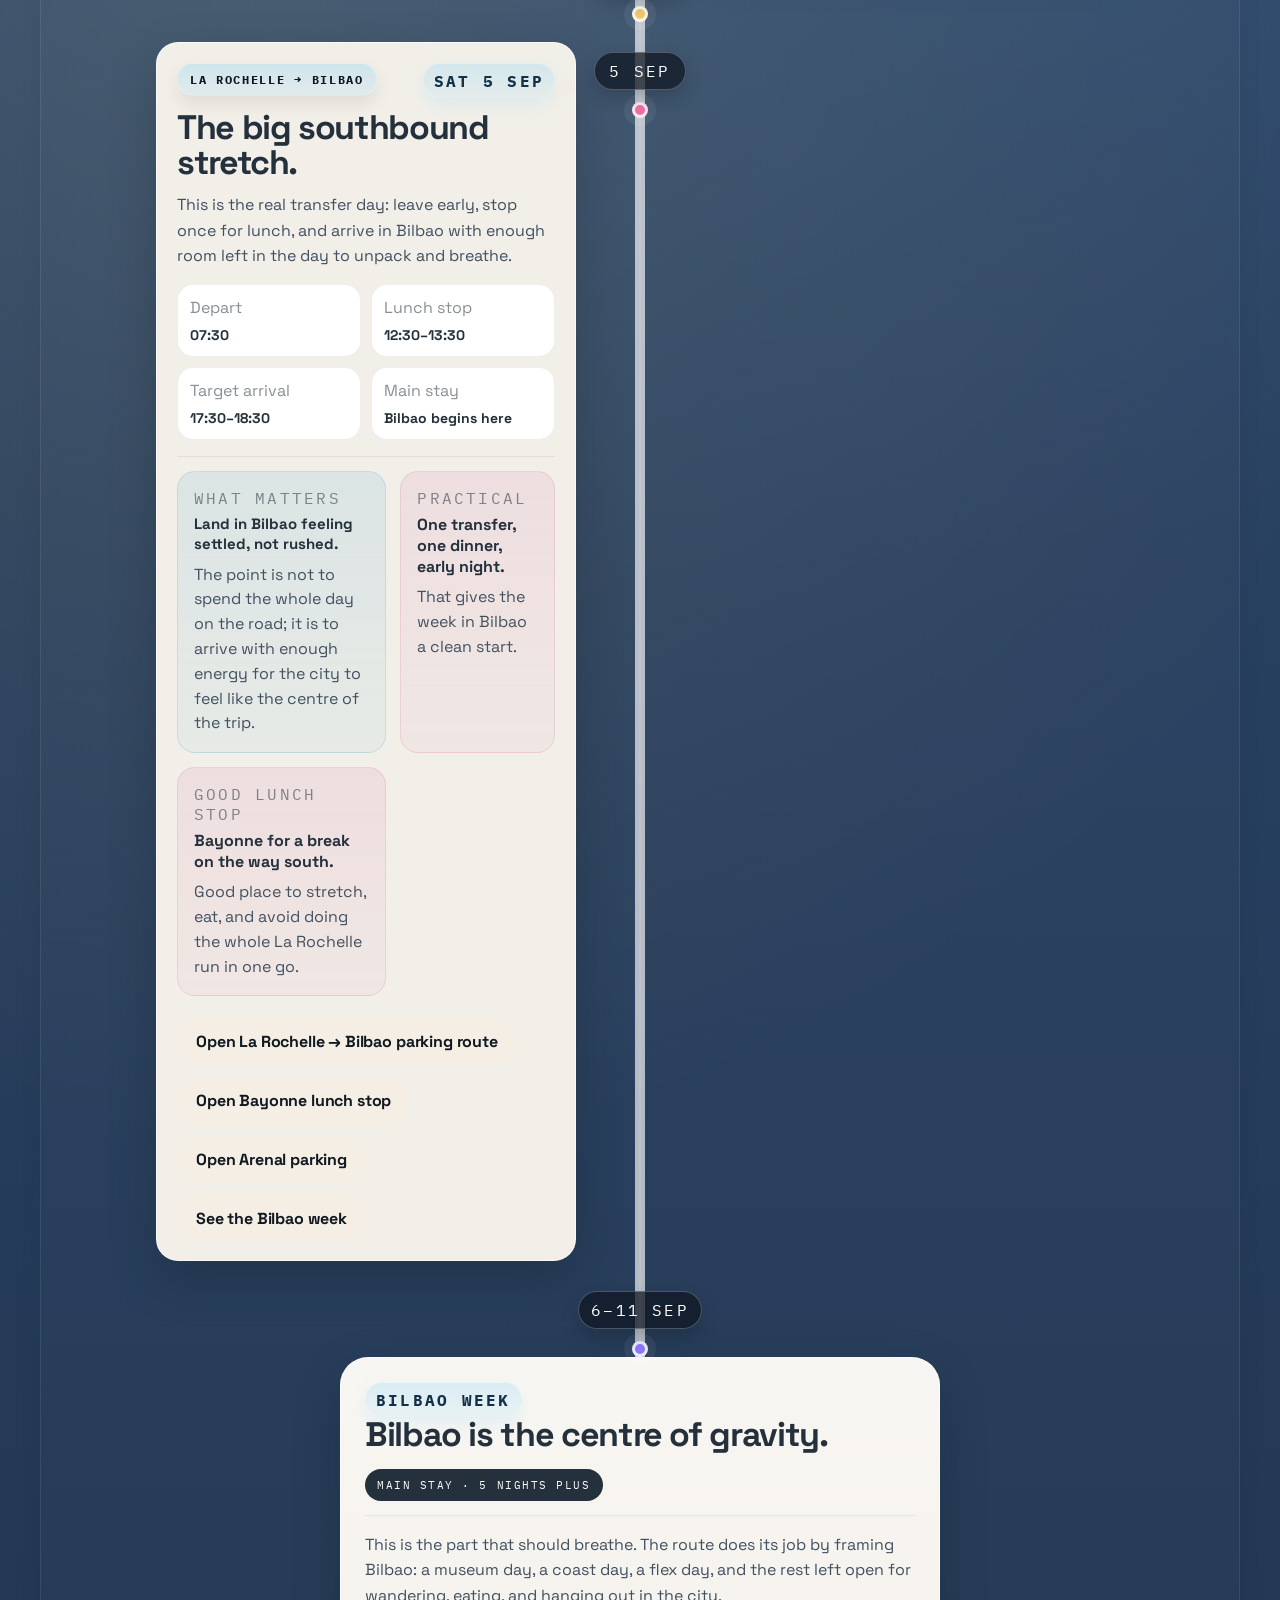
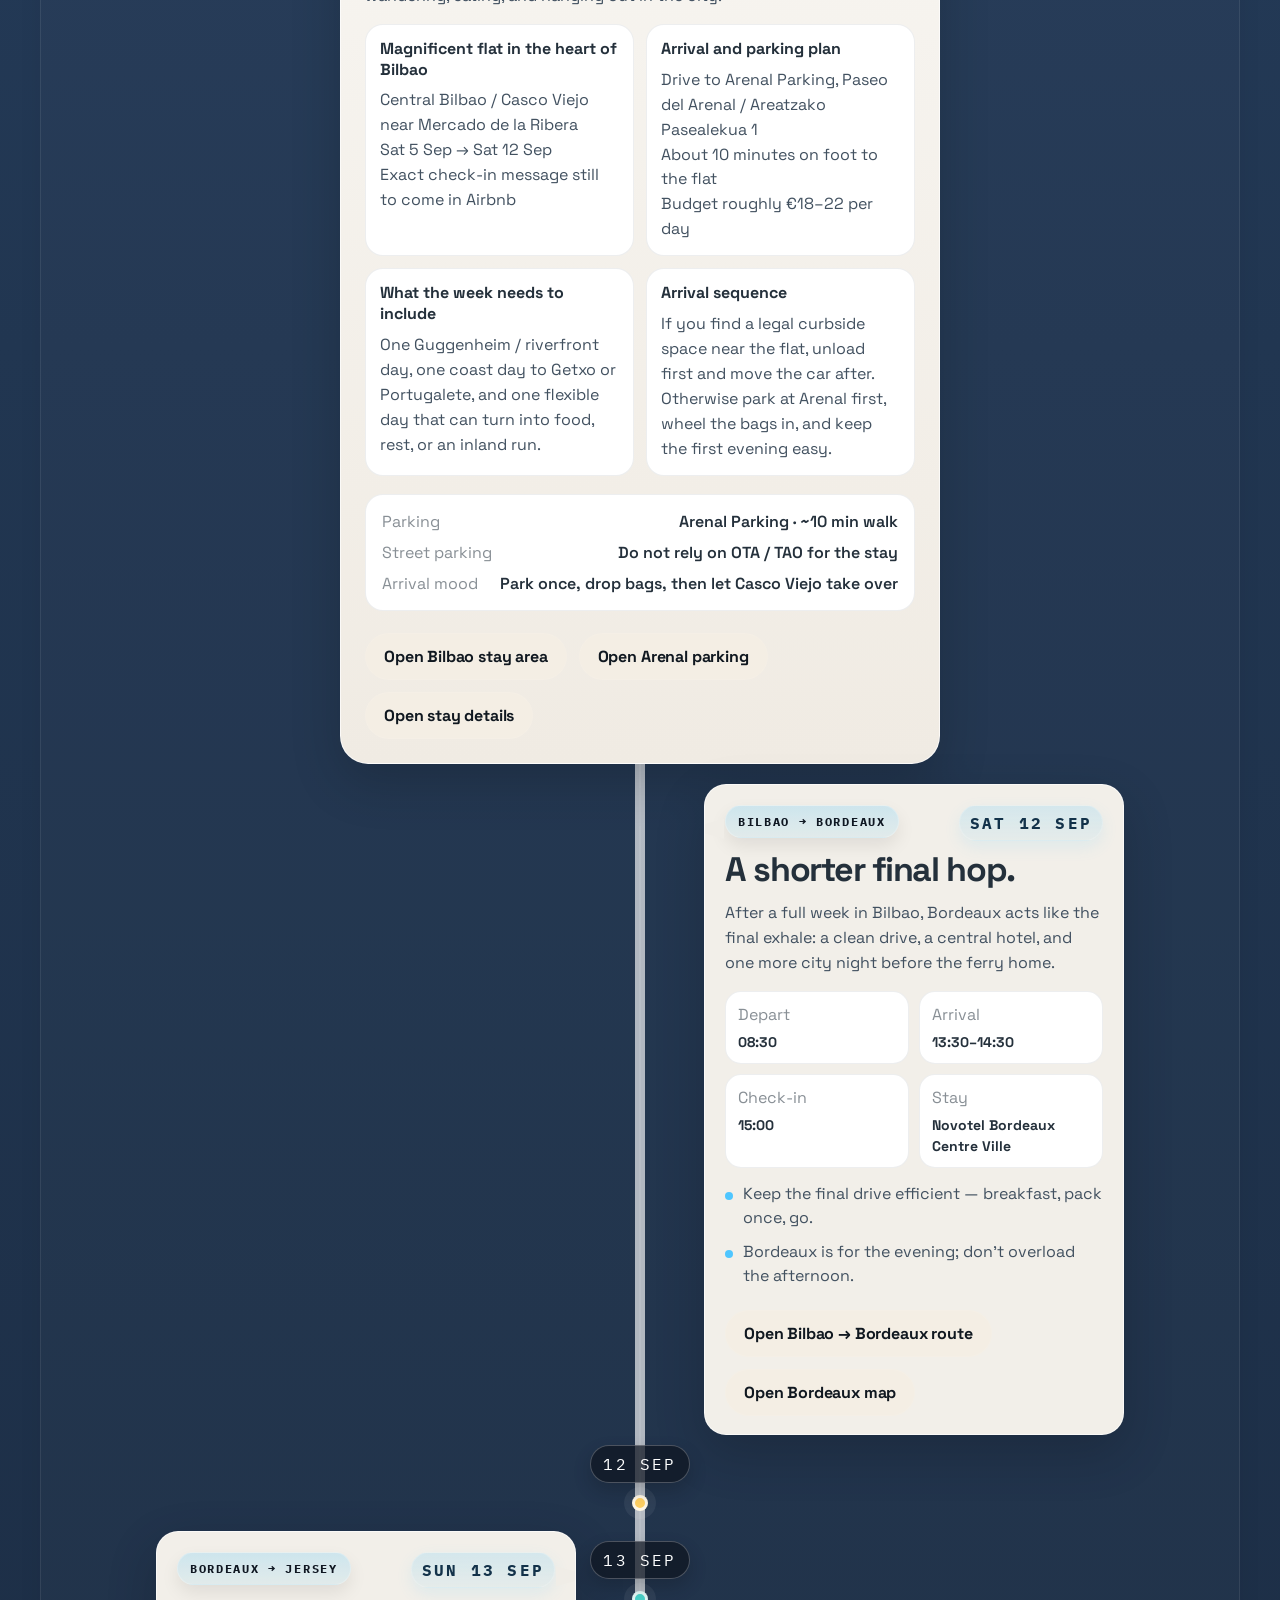
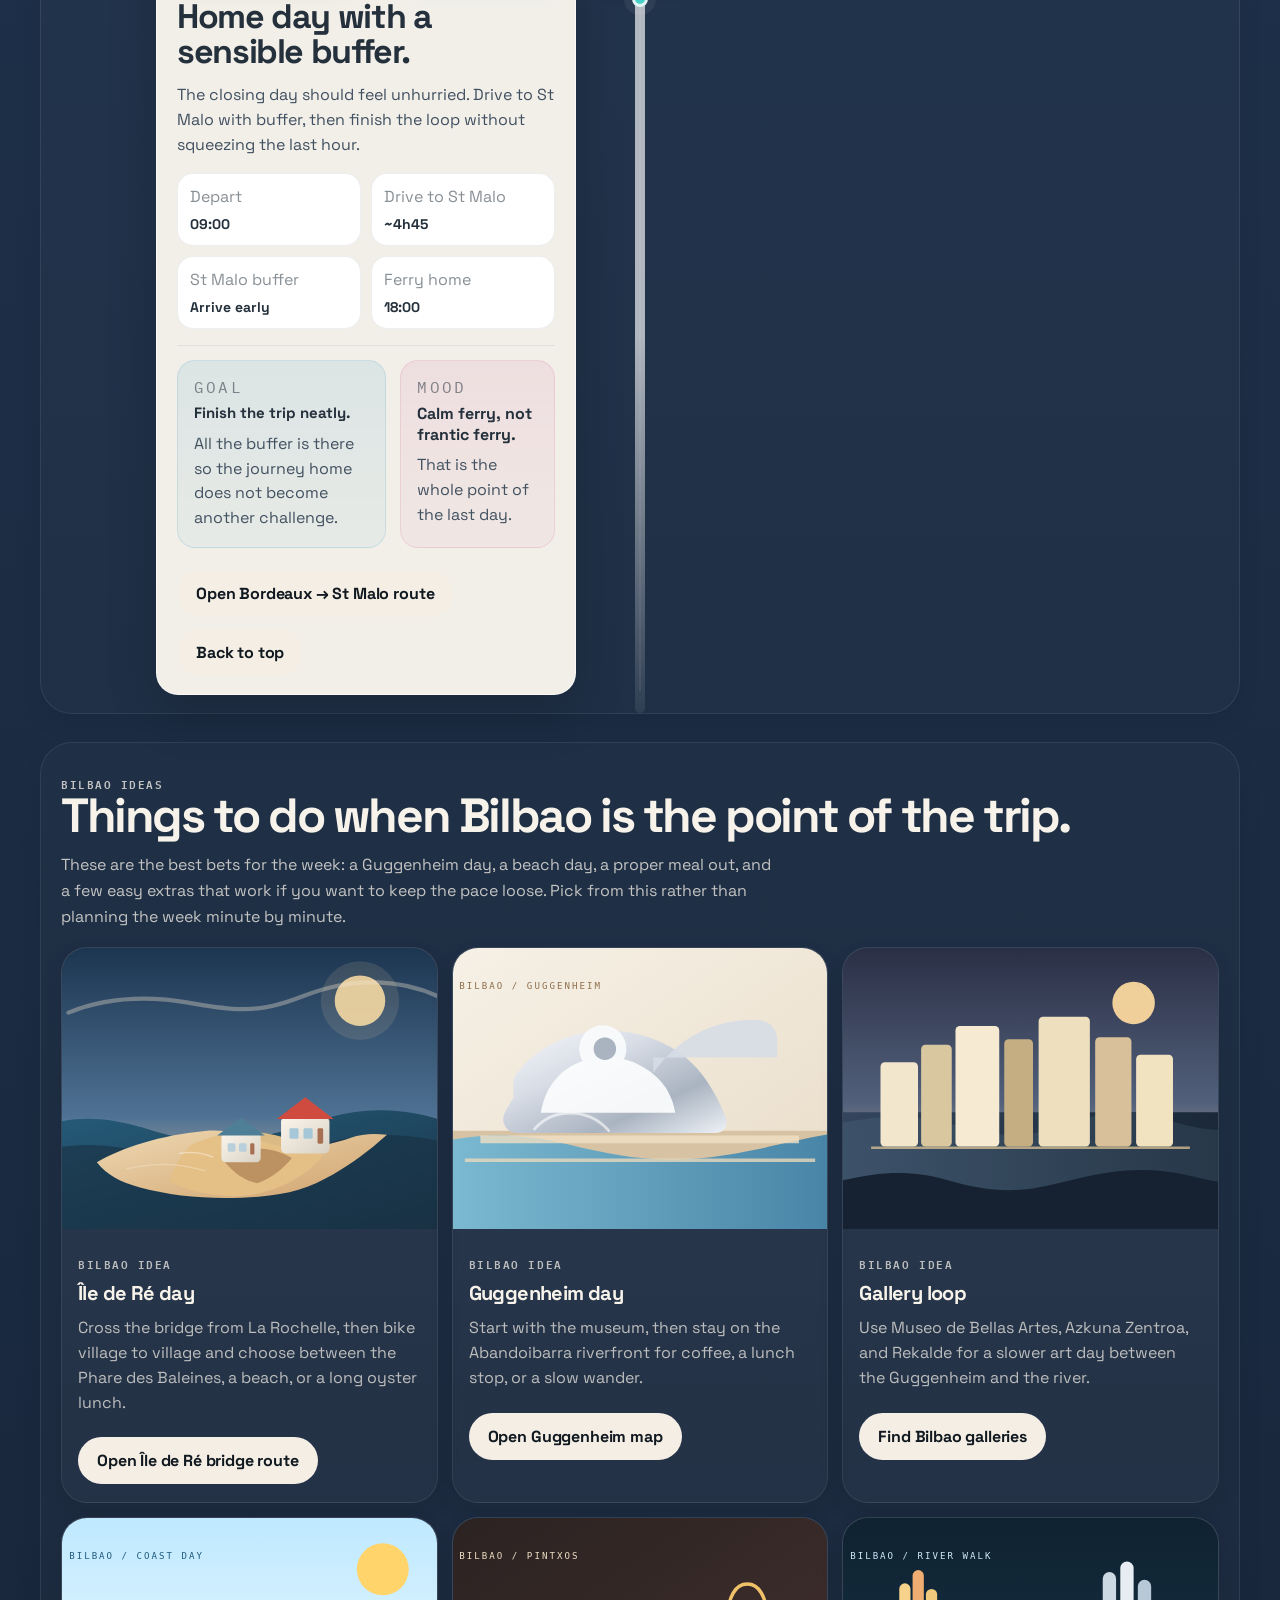
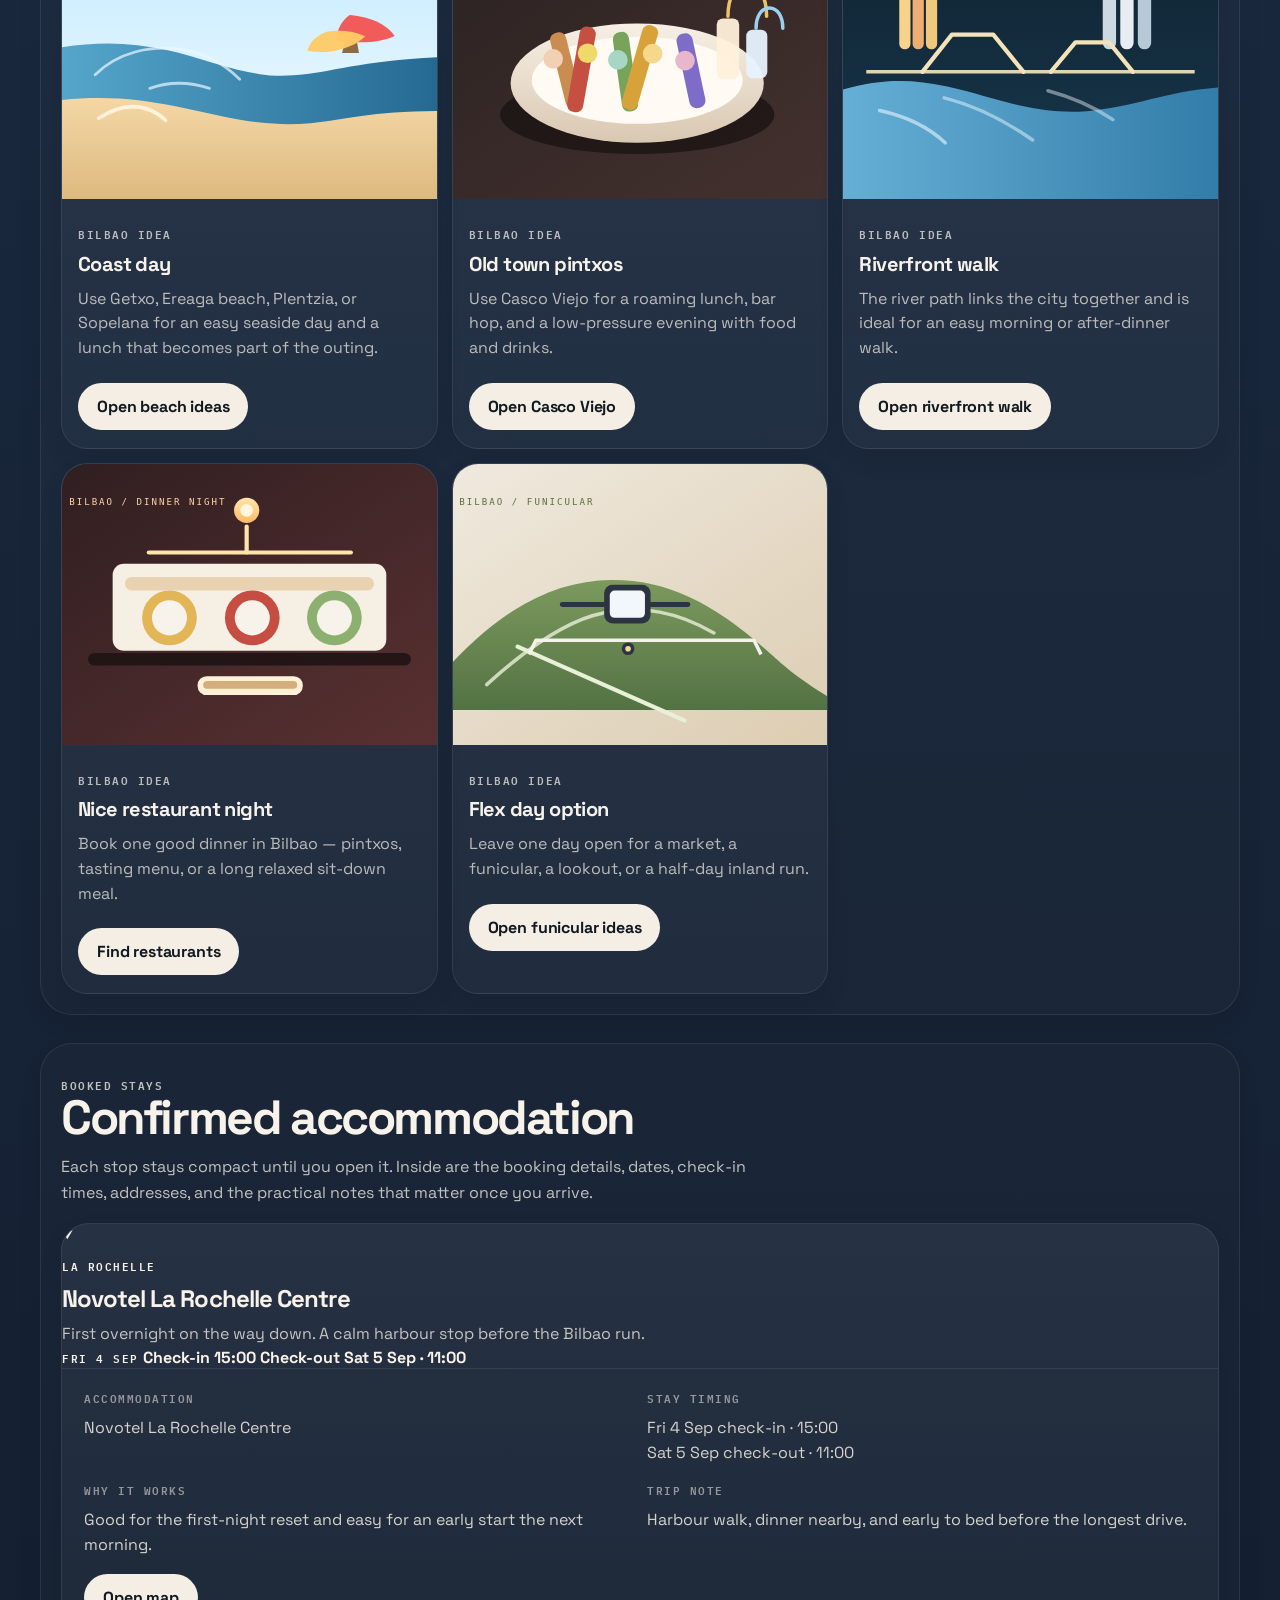
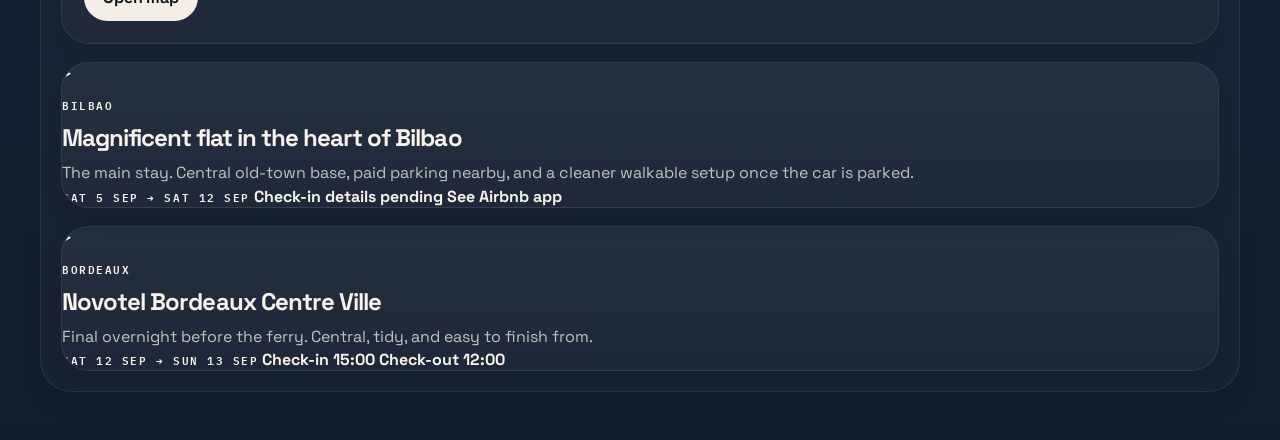
==== commit 1704f926: "Update Bilbao stay parking plan" ====
--- a/index.html
+++ b/index.html
@@ -129,8 +129,9 @@
                     </div>
                   </div>
                   <div class="action-row">
-                    <a class="button light" href="https://www.google.com/maps/dir/?api=1&origin=Novotel+La+Rochelle+Centre&destination=Jose+Luis+Goioaga+Etorbidea+22+Altzaga&travelmode=driving" target="_blank" rel="noreferrer">Open La Rochelle → Bilbao route</a>
-                    <a class="button light" href="https://www.google.com/maps/dir/?api=1&origin=Novotel+La+Rochelle+Centre&destination=Bayonne&travelmode=driving" target="_blank" rel="noreferrer">Open Bayonne lunch stop</a>
+                    <a class="button light" href="https://www.google.com/maps/dir/?api=1&origin=Novotel+La+Rochelle+Centre&destination=Arenal+Parking+Bilbao&travelmode=driving" target="_blank" rel="noreferrer">Open La Rochelle → Bilbao parking route</a>
+                    <a class="button light" href="https://www.google.com/maps/search/?api=1&query=Bayonne" target="_blank" rel="noreferrer">Open Bayonne lunch stop</a>
+                    <a class="button light" href="https://www.google.com/maps/search/?api=1&query=Arenal+Parking+Bilbao" target="_blank" rel="noreferrer">Open Arenal parking</a>
                     <a class="button light" href="#bilbao-week">See the Bilbao week</a>
                   </div>
                 </div>
@@ -154,29 +155,30 @@
                   <p class="summary" style="max-width:68ch;margin-bottom:16px;">This is the part that should breathe. The route does its job by framing Bilbao: a museum day, a coast day, a flex day, and the rest left open for wandering, eating, and hanging out in the city.</p>
                   <div class="center-columns">
                     <div class="center-box">
-                      <h3>Home in Altzaga</h3>
-                      <p>Host: Shira<br>Address: José Luis Goioaga Etorbidea, 22, Altzaga, País Vasco 48950<br>Check-in: Sat 5 Sep · 16:00</p>
+                      <h3>Magnificent flat in the heart of Bilbao</h3>
+                      <p>Central Bilbao / Casco Viejo near Mercado de la Ribera<br>Sat 5 Sep → Sat 12 Sep<br>Exact check-in message still to come in Airbnb</p>
                     </div>
                     <div class="center-box">
-                      <h3>Access and parking</h3>
-                      <p>5th floor, left door<br>Free street parking<br>Metro Erandio nearby</p>
+                      <h3>Arrival and parking plan</h3>
+                      <p>Drive to Arenal Parking, Paseo del Arenal / Areatzako Pasealekua 1<br>About 10 minutes on foot to the flat<br>Budget roughly €18–22 per day</p>
                     </div>
                     <div class="center-box">
                       <h3>What the week needs to include</h3>
                       <p>One Guggenheim / riverfront day, one coast day to Getxo or Portugalete, and one flexible day that can turn into food, rest, or an inland run.</p>
                     </div>
                     <div class="center-box">
-                      <h3>How it should feel</h3>
-                      <p>Not a stopover. A real base. The kind of stay that gives the whole trip a centre of gravity.</p>
+                      <h3>Arrival sequence</h3>
+                      <p>If you find a legal curbside space near the flat, unload first and move the car after. Otherwise park at Arenal first, wheel the bags in, and keep the first evening easy.</p>
                     </div>
                   </div>
                   <div class="stack-note">
-                    <div class="line"><span>Parking</span><strong>Free street parking</strong></div>
-                    <div class="line"><span>Transit</span><strong>Metro Erandio nearby</strong></div>
-                    <div class="line"><span>Arrival mood</span><strong>Unpack, reset, then let the city take over</strong></div>
+                    <div class="line"><span>Parking</span><strong>Arenal Parking · ~10 min walk</strong></div>
+                    <div class="line"><span>Street parking</span><strong>Do not rely on OTA / TAO for the stay</strong></div>
+                    <div class="line"><span>Arrival mood</span><strong>Park once, drop bags, then let Casco Viejo take over</strong></div>
                   </div>
                   <div class="action-row">
-                    <a class="button light" href="https://www.google.com/maps/search/?api=1&query=Jose+Luis+Goioaga+Etorbidea+22+Altzaga" target="_blank" rel="noreferrer">Open Bilbao map</a>
+                    <a class="button light" href="https://www.google.com/maps/search/?api=1&query=Mercado+de+la+Ribera+Bilbao" target="_blank" rel="noreferrer">Open Bilbao stay area</a>
+                    <a class="button light" href="https://www.google.com/maps/search/?api=1&query=Arenal+Parking+Bilbao" target="_blank" rel="noreferrer">Open Arenal parking</a>
                     <a class="button light" href="#bases">Open stay details</a>
                   </div>
                 </div>
@@ -205,7 +207,7 @@
                     <li>Bordeaux is for the evening; don’t overload the afternoon.</li>
                   </ul>
                   <div class="action-row">
-                    <a class="button light" href="https://www.google.com/maps/dir/?api=1&origin=Jose+Luis+Goioaga+Etorbidea+22+Altzaga&destination=Novotel+Bordeaux+Centre+Ville&travelmode=driving" target="_blank" rel="noreferrer">Open Bilbao → Bordeaux route</a>
+                    <a class="button light" href="https://www.google.com/maps/dir/?api=1&origin=Arenal+Parking+Bilbao&destination=Novotel+Bordeaux+Centre+Ville&travelmode=driving" target="_blank" rel="noreferrer">Open Bilbao → Bordeaux route</a>
                     <a class="button light" href="https://www.google.com/maps/search/?api=1&query=Novotel+Bordeaux+Centre+Ville" target="_blank" rel="noreferrer">Open Bordeaux map</a>
                   </div>
                 </div>
@@ -313,44 +315,45 @@
             <summary>
               <div>
                 <p class="base-city">Bilbao</p>
-                <h3>Home in Altzaga</h3>
-                <p class="base-summary">The main stay. Parking, metro access, and enough room to treat the city as the centre of the trip.</p>
+                <h3>Magnificent flat in the heart of Bilbao</h3>
+                <p class="base-summary">The main stay. Central old-town base, paid parking nearby, and a cleaner walkable setup once the car is parked.</p>
               </div>
               <div class="summary-meta">
                 <span>Sat 5 Sep → Sat 12 Sep</span>
-                <strong>Check-in 16:00</strong>
-                <strong>Check-out 10:00</strong>
+                <strong>Check-in details pending</strong>
+                <strong>See Airbnb app</strong>
               </div>
             </summary>
             <div class="base-body">
               <div class="base-grid">
                 <div>
                   <span class="field-label">Accommodation</span>
-                  <p>Home in Altzaga</p>
-                </div>
-                <div>
-                  <span class="field-label">Host</span>
-                  <p>Shira</p>
-                </div>
-                <div>
-                  <span class="field-label">Address</span>
-                  <p>José Luis Goioaga Etorbidea, 22, Altzaga, País Vasco 48950</p>
+                  <p>Magnificent flat in the heart of Bilbao</p>
+                </div>
+                <div>
+                  <span class="field-label">Area</span>
+                  <p>Central Bilbao / Casco Viejo near Mercado de la Ribera</p>
                 </div>
                 <div>
                   <span class="field-label">Stay timing</span>
-                  <p>Sat 5 Sep check-in · 16:00<br>Sat 12 Sep check-out · 10:00</p>
-                </div>
-                <div>
-                  <span class="field-label">Access notes</span>
-                  <p>5th floor, left door</p>
-                </div>
-                <div>
-                  <span class="field-label">Parking / transit</span>
-                  <p>Free street parking · Metro Erandio nearby</p>
+                  <p>Sat 5 Sep arrival<br>Sat 12 Sep departure<br>Exact check-in and checkout times still to come in Airbnb</p>
+                </div>
+                <div>
+                  <span class="field-label">Parking plan</span>
+                  <p>Arenal Parking · Paseo del Arenal 1<br>About 10 minutes on foot<br>Roughly €18–22 per day</p>
+                </div>
+                <div>
+                  <span class="field-label">Best arrival sequence</span>
+                  <p>Try a quick unload only if a legal curbside space appears near the flat. Otherwise park first, then wheel bags in.</p>
+                </div>
+                <div>
+                  <span class="field-label">Access note</span>
+                  <p>Exact building entry and handoff details still pending in the Airbnb app.</p>
                 </div>
               </div>
               <div class="action-row">
-                <a class="button light" href="https://www.google.com/maps/search/?api=1&query=Jose+Luis+Goioaga+Etorbidea+22+Altzaga" target="_blank" rel="noreferrer">Open map</a>
+                <a class="button light" href="https://www.google.com/maps/search/?api=1&query=Mercado+de+la+Ribera+Bilbao" target="_blank" rel="noreferrer">Open stay area</a>
+                <a class="button light" href="https://www.google.com/maps/search/?api=1&query=Arenal+Parking+Bilbao" target="_blank" rel="noreferrer">Open Arenal parking</a>
                 <a class="button light" href="#bilbao-week">Jump to Bilbao week</a>
               </div>
             </div>
